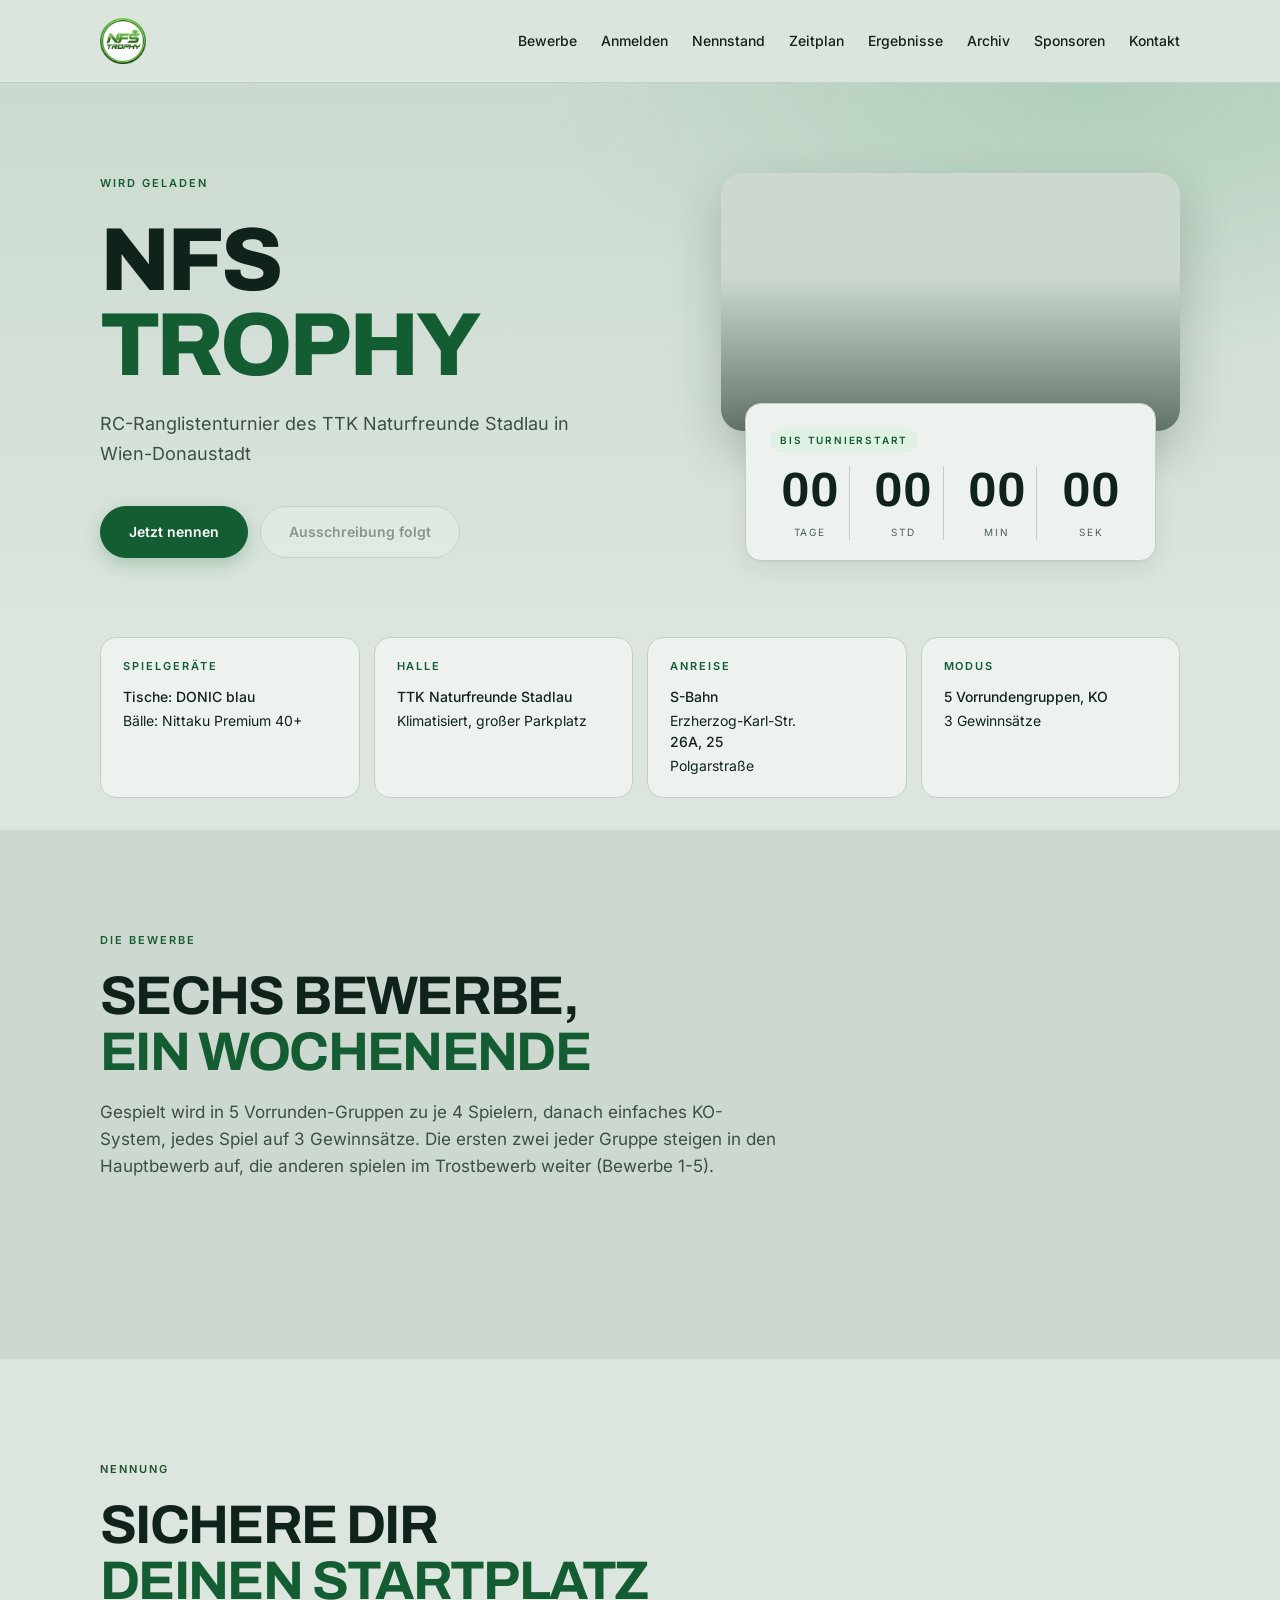
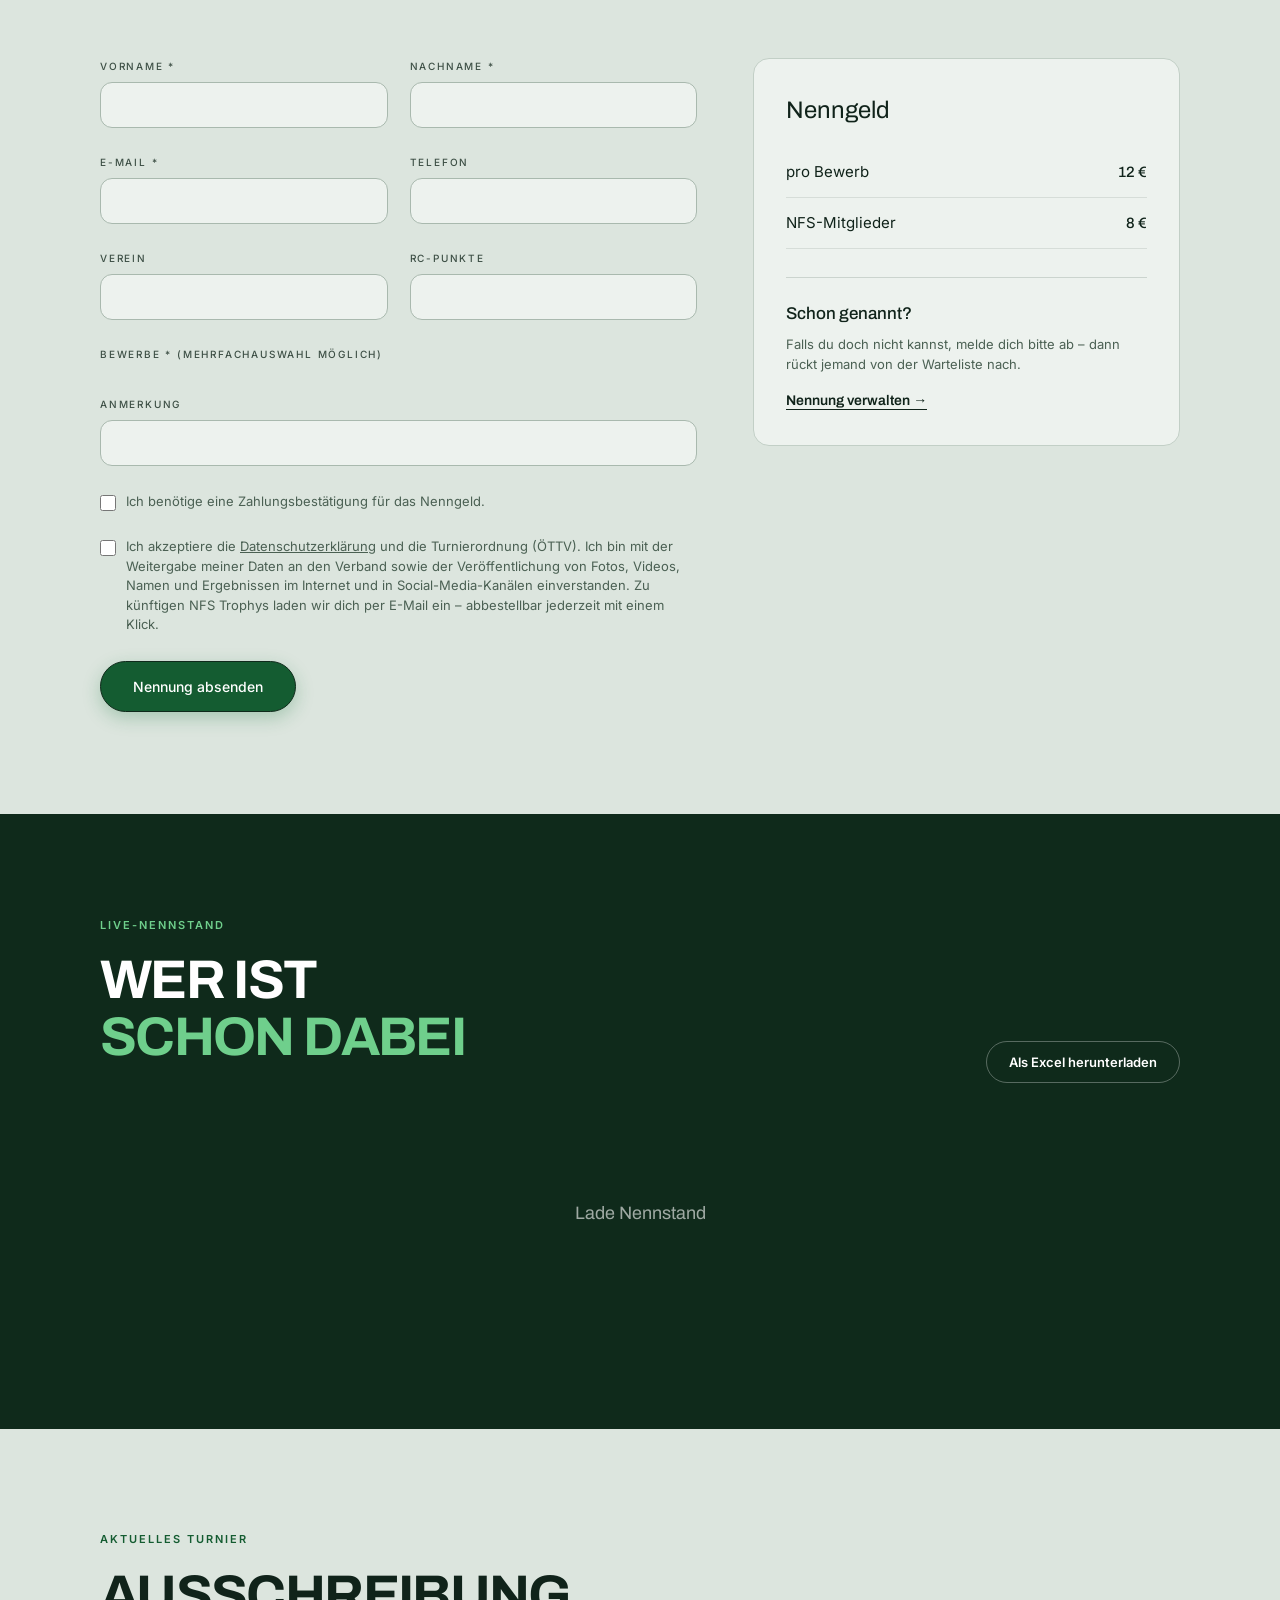
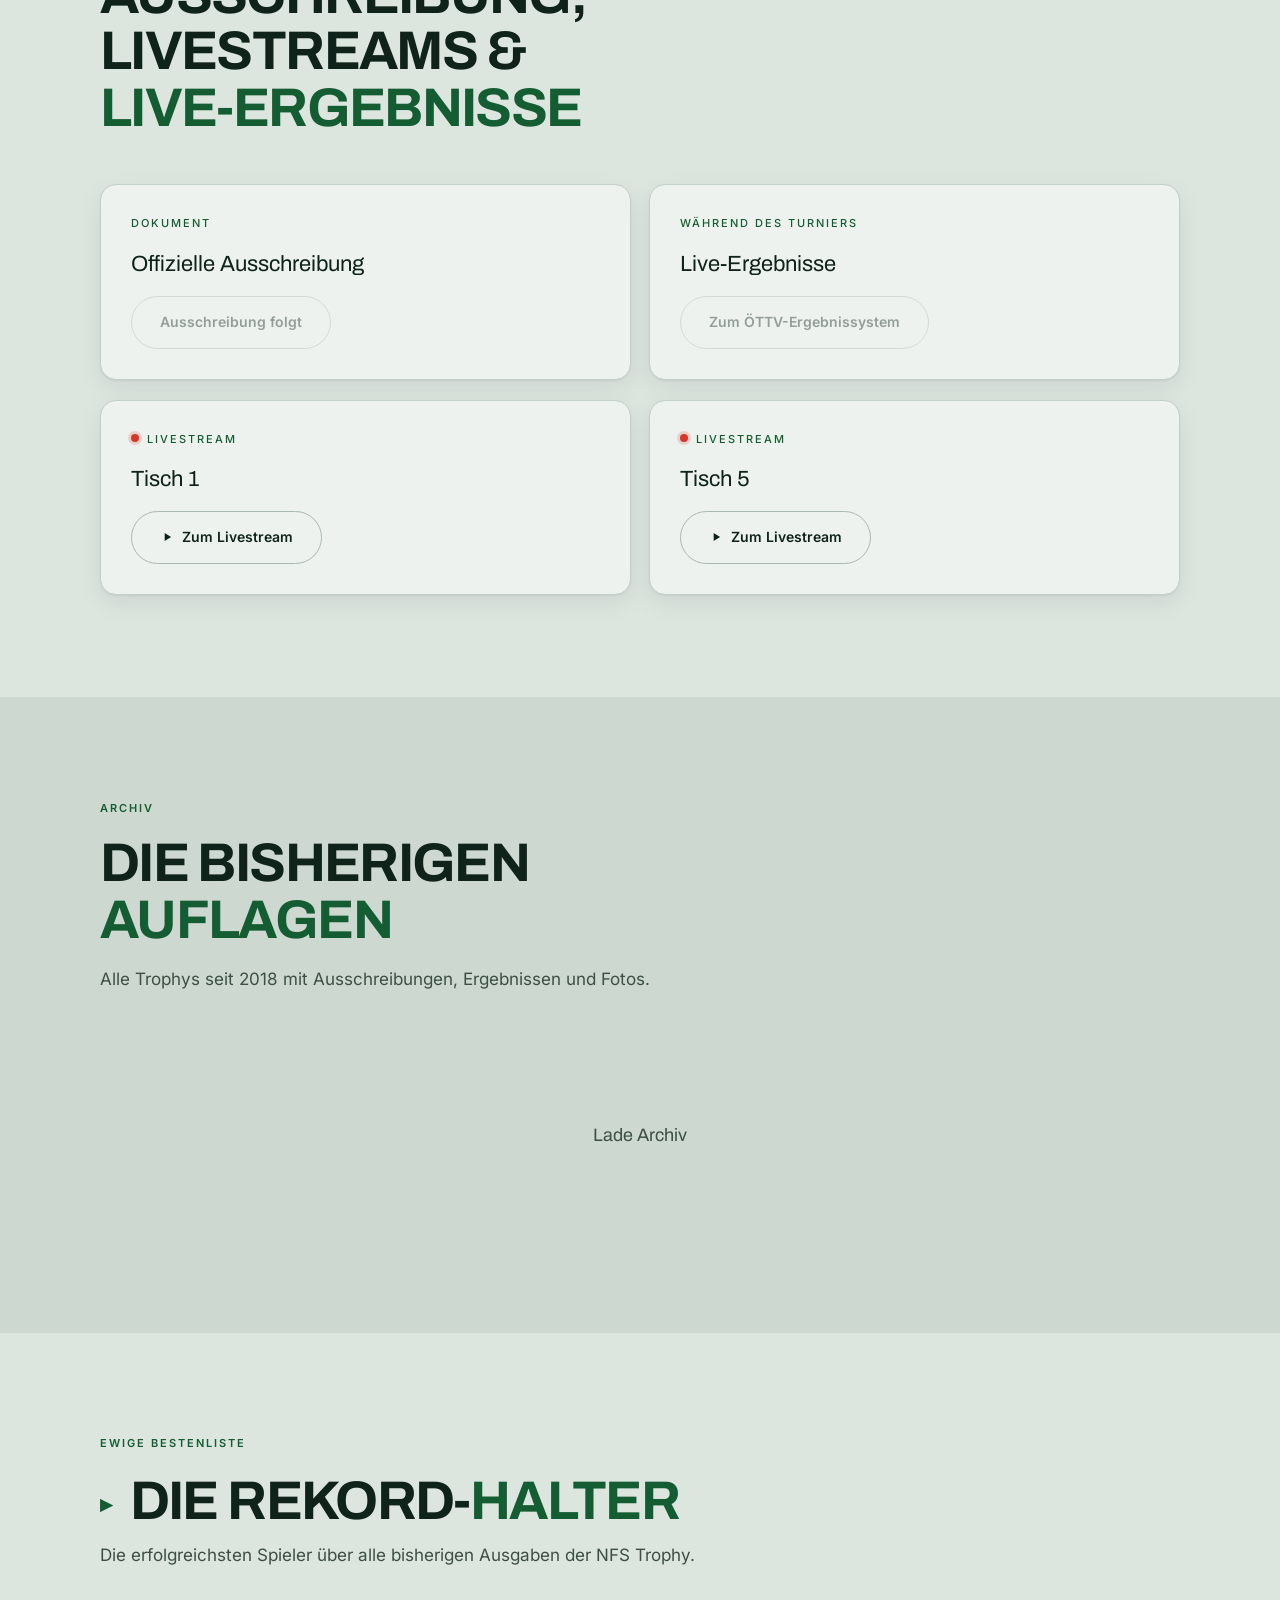
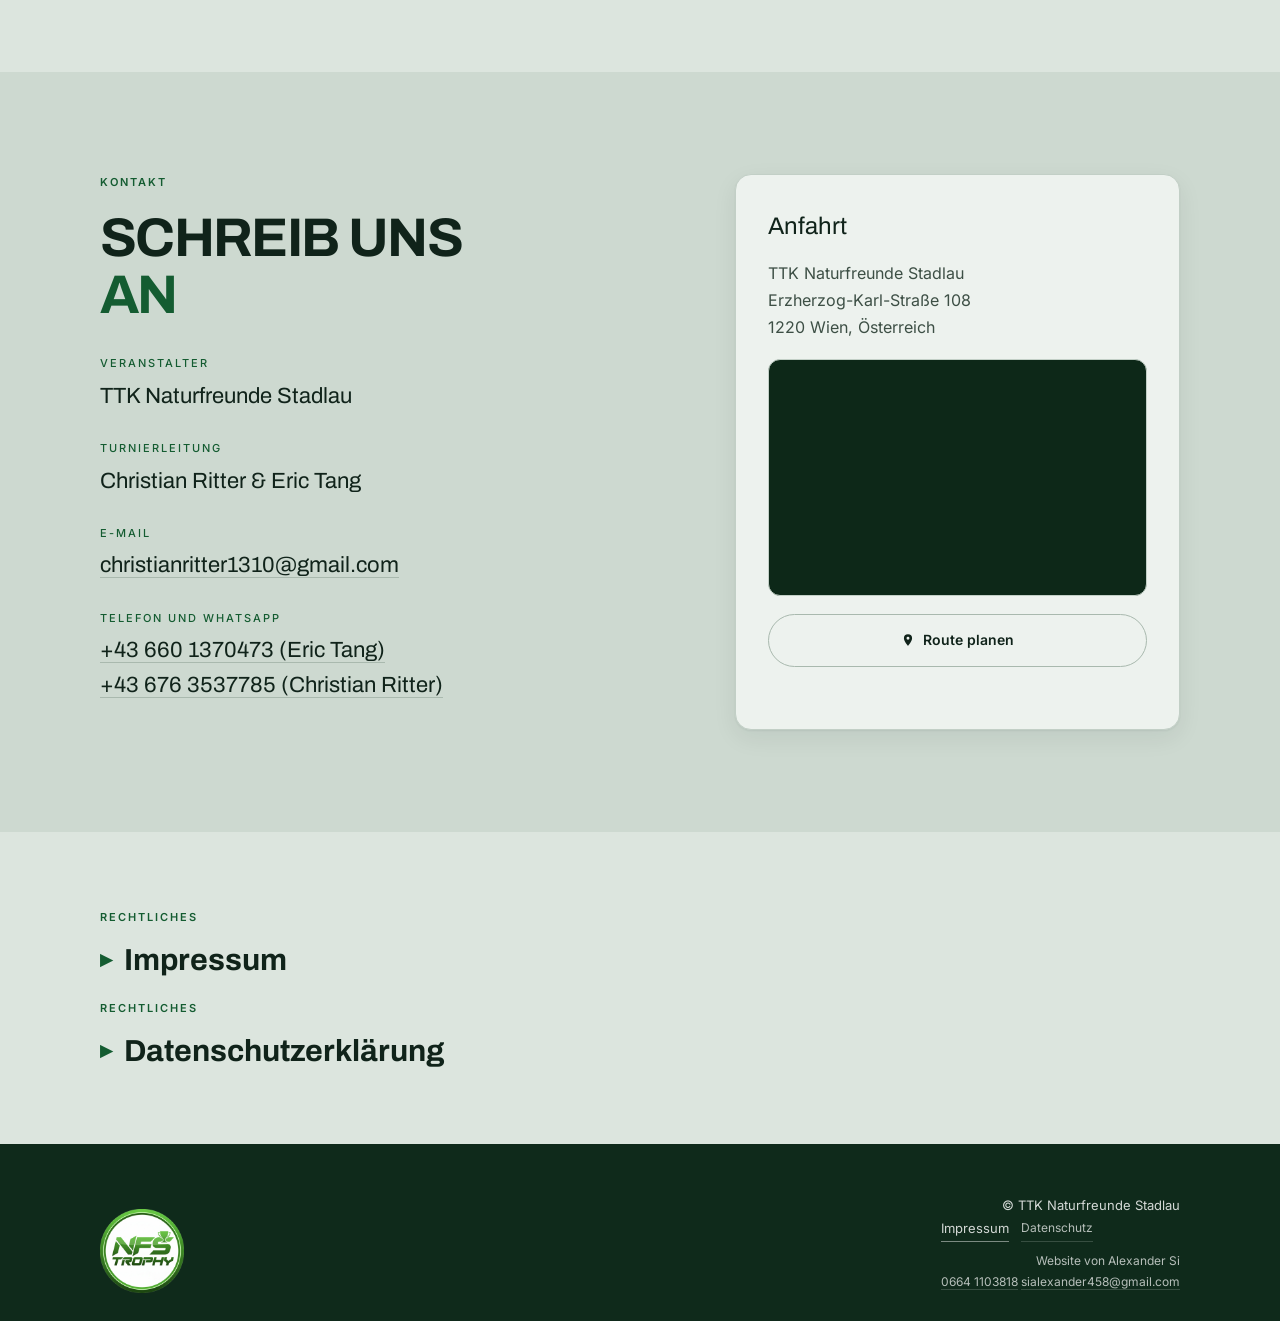
==== public/index.html @ 28e2031b "Partner & Sponsoren: eigener dunkler Abschnitt, Logo werbeblocker-sicher - Abschnitt als dunkles Ban" ====
<!DOCTYPE html>
<html lang="de">

<head>
    <meta charset="UTF-8" />
    <meta name="viewport" content="width=device-width, initial-scale=1.0" />
    <title>NFS Trophy / TTK Naturfreunde Stadlau</title>
    <meta name="description"
        content="NFS Trophy. Tischtennisturnier des TTK Naturfreunde Stadlau in Wien. Anmeldung, Ausschreibungen, Ergebnisse." />
    <!-- OpenGraph / WhatsApp / Slack / Facebook -->
    <meta property="og:type" content="website" />
    <meta property="og:site_name" content="NFS Trophy" />
    <meta property="og:title" content="NFS Trophy – TTK Naturfreunde Stadlau" />
    <meta property="og:description"
        content="RC-Ranglistenturnier in Wien-Donaustadt. Anmeldung, Ausschreibung und Live-Ergebnisse." />
    <link rel="canonical" href="https://nfs-trophy.com/" />
    <meta property="og:url" content="https://nfs-trophy.com/" />
    <meta property="og:image" content="https://nfs-trophy.com/og-image.png" />
    <meta property="og:image:width" content="256" />
    <meta property="og:image:height" content="256" />
    <meta property="og:locale" content="de_AT" />

    <!-- Twitter / X -->
    <meta name="twitter:card" content="summary" />
    <meta name="twitter:title" content="NFS Trophy – TTK Naturfreunde Stadlau" />
    <meta name="twitter:description" content="RC-Ranglistenturnier in Wien-Donaustadt" />
    <meta name="twitter:image" content="https://nfs-trophy.com/og-image.png" />

    <!-- Theme-Farbe für Handy-Browserleiste -->
    <meta name="theme-color" content="#dce5de" />
    <!-- Verbindungen früh aufbauen: Daten/Titelfoto (Supabase), Bibliothek (esm.sh) -->
    <link rel="preconnect" href="https://amjvuowsufiecsaentdn.supabase.co" crossorigin />
    <link rel="preconnect" href="https://esm.sh" crossorigin />
    <link rel="preload" href="/fonts/inter-latin.woff2" as="font" type="font/woff2" crossorigin />
    <link rel="stylesheet" href="/styles/fonts.css" />
    <!-- CSS Imports -->
    <link rel="stylesheet" href="/styles/shared.css" />
    <link rel="stylesheet" href="/styles/style.css" />

    <link rel="manifest" href="/manifest.json" />
    <link rel="icon" type="image/png" href="/icons/icon-192.png" />
    <link rel="apple-touch-icon" href="/icons/apple-touch-icon.png" />
    <meta name="apple-mobile-web-app-capable" content="yes" />
    <meta name="apple-mobile-web-app-title" content="NFS Trophy" />
    <meta name="apple-mobile-web-app-status-bar-style" content="black-translucent" />
</head>

<body>
    <nav>
        <div class="inner">
            <a href="#top" class="logo" aria-label="NFS Trophy"><img
                    src="/icons/logo.png"
                    alt="NFS Trophy" /></a>
            <button class="menu-btn" id="menuBtn" aria-label="Menü" aria-controls="navList" aria-expanded="false">≡</button>
            <ul id="navList">
                <li><a href="#bewerbe">Bewerbe</a></li>
                <li><a href="#anmelden">Anmelden</a></li>
                <li><a href="#nennstand">Nennstand</a></li>
                <li><a href="#zeitplan">Zeitplan</a></li>
                <li><a href="#ergebnisse">Ergebnisse</a></li>
                <li><a href="#archiv">Archiv</a></li>
                <li><a href="#partner">Sponsoren</a></li>
                <li><a href="#kontakt">Kontakt</a></li>
            </ul>
        </div>
    </nav>

    <header class="hero" id="top">
        <div class="wrap hero-grid">
            <div class="fade">
                <div class="eyebrow mono" id="heroDate">Wird geladen</div>
                <h1 class="title" id="heroTitle">NFS<br><em>Trophy</em></h1>
                <p class="tagline" id="heroTagline">RC-Ranglistenturnier des TTK Naturfreunde Stadlau in Wien-Donaustadt
                </p>
                <div class="actions">
                    <a href="#anmelden" class="btn primary">Jetzt nennen</a>
                    <a href="#" class="btn disabled" id="heroAusschreibung">Ausschreibung folgt</a>
                </div>
            </div>
            <div class="hero-visual fade">
            <!-- Platz fürs Titelfoto (im Admin pro Turnier) ist reserviert → kein Layout-Sprung -->
            <div class="hero-photo-wrap" id="heroPhotoWrap"></div>
            <div class="countdown-box">
                <div class="cap mono" id="cdCap">Bis Turnierstart</div>
                <div class="countdown">
                    <div class="cd-item">
                        <div class="cd-val" id="cdD">00</div>
                        <div class="cd-lbl">Tage</div>
                    </div>
                    <div class="cd-item">
                        <div class="cd-val" id="cdH">00</div>
                        <div class="cd-lbl">Std</div>
                    </div>
                    <div class="cd-item">
                        <div class="cd-val" id="cdM">00</div>
                        <div class="cd-lbl">Min</div>
                    </div>
                    <div class="cd-item">
                        <div class="cd-val" id="cdS">00</div>
                        <div class="cd-lbl">Sek</div>
                    </div>
                </div>
            </div>
            </div>
        </div>
    </header>

    <section class="facts">
        <div class="wrap facts-grid" id="pubFactsGrid">
            <!-- Standard-Werte als Fallback. Werden per JS überschrieben, sobald turnier_info vorhanden ist. -->
            <div class="fact">
                <div class="k mono">Spielgeräte</div>
                <div class="v"><strong>Tische: DONIC blau</strong>Bälle: Nittaku Premium 40+</div>
            </div>
            <div class="fact">
                <div class="k mono">Halle</div>
                <div class="v"><strong>TTK Naturfreunde Stadlau</strong>Klimatisiert, großer Parkplatz</div>
            </div>
            <div class="fact">
                <div class="k mono">Anreise</div>
                <div class="v"><strong>S-Bahn</strong>Erzherzog-Karl-Str.<br><strong>26A, 25</strong>Polgarstraße</div>
            </div>
            <div class="fact">
                <div class="k mono">Modus</div>
                <div class="v"><strong>5 Vorrundengruppen, KO</strong>3 Gewinnsätze</div>
            </div>
        </div>
    </section>

    <section class="block" id="bewerbe">
        <div class="wrap">
            <div class="sec-head">
                <div class="eyebrow mono">Die Bewerbe</div>
                <h2 id="pubBewerbeHeadline">Sechs Bewerbe,<br><em>ein Wochenende</em></h2>
                <p id="pubBewerbeText">Gespielt wird in 5 Vorrunden-Gruppen zu je 4 Spielern, danach einfaches
                    KO-System, jedes
                    Spiel auf 3
                    Gewinnsätze. Die ersten zwei jeder Gruppe steigen in den Hauptbewerb auf, die anderen spielen im
                    Trostbewerb
                    weiter (Bewerbe 1-5).</p>
            </div>
            <div class="bewerbe" id="bewerbeGrid"></div>
            <p class="note" id="bewerbeNote"></p>
        </div>
    </section>

    <section class="block form-section" id="anmelden">
        <div class="wrap">
            <div class="sec-head">
                <div class="eyebrow mono" id="anmeldeEyebrow">Nennung</div>
                <h2>Sichere dir<br><em>deinen Startplatz</em></h2>
                <p class="anmelde-lead" id="anmeldeLead"></p>
            </div>
            <div class="form-wrap">
                <form id="regForm">
                    <div class="frow">
                        <div class="field">
                            <label for="vorname">Vorname *</label>
                            <input id="vorname" name="vorname" required autocomplete="given-name" />
                        </div>
                        <div class="field">
                            <label for="nachname">Nachname *</label>
                            <input id="nachname" name="nachname" required autocomplete="family-name" />
                        </div>
                    </div>
                    <div class="frow">
                        <div class="field">
                            <label for="email">E-Mail *</label>
                            <input id="email" name="email" type="email" required autocomplete="email"
                                inputmode="email" />
                        </div>
                        <div class="field">
                            <label for="telefon">Telefon</label>
                            <input id="telefon" name="telefon" type="tel" autocomplete="tel" inputmode="tel" />
                        </div>
                    </div>
                    <div class="frow">
                        <div class="field">
                            <label for="verein">Verein</label>
                            <input id="verein" name="verein" autocomplete="organization" />
                        </div>
                        <div class="field">
                            <label for="rc">RC-Punkte</label>
                            <input id="rc" name="rc" inputmode="numeric" pattern="[0-9]*" autocomplete="off" />
                        </div>
                    </div>
                    <div class="field">
                        <label id="bewerbChecksLabel">Bewerbe * (Mehrfachauswahl möglich)</label>
                        <div class="bewerb-checks" id="bewerbChecks" role="group" aria-labelledby="bewerbChecksLabel"></div>
                    </div>
                    <div class="field">
                        <label for="notiz">Anmerkung</label>
                        <input id="notiz" name="notiz" autocomplete="off" />
                    </div>
                    <!-- Honeypot gegen Spam-Bots: für Menschen unsichtbar, bleibt leer -->
                    <div class="hp-field" aria-hidden="true">
                        <label for="website">Website</label>
                        <input id="website" name="website" tabindex="-1" autocomplete="off" />
                    </div>
                    <label class="check">
                        <input type="checkbox" id="receipt" />
                        <span>Ich benötige eine Zahlungsbestätigung für das Nenngeld.</span>
                    </label>
                    <label class="check">
                        <input type="checkbox" id="agb" required />
                        <span>
                            Ich akzeptiere die <a href="#datenschutz"
                                style="text-decoration:underline; color:inherit;">Datenschutzerklärung</a>
                            und die Turnierordnung (ÖTTV). Ich bin mit der Weitergabe meiner Daten an den Verband sowie
                            der Veröffentlichung von Fotos, Videos, Namen und Ergebnissen im Internet und in
                            Social-Media-Kanälen einverstanden. Zu künftigen NFS Trophys laden wir dich per E-Mail
                            ein – abbestellbar jederzeit mit einem Klick.
                        </span>
                    </label>
                    <button type="submit" class="submit" id="submitBtn">Nennung absenden</button>
                </form>
                <aside class="side">
                    <h3>Nenngeld</h3>
                    <div class="li"><span>pro Bewerb</span><b id="feeNormalDisplay">12 €</b></div>
                    <div class="li"><span>NFS-Mitglieder</span><b id="feeNfsDisplay">8 €</b></div>
                    <p class="small" id="capNote"></p>
                    <div class="side-manage">
                        <h4>Schon genannt?</h4>
                        <p>Falls du doch nicht kannst, melde dich bitte ab – dann rückt jemand von der Warteliste nach.</p>
                        <a href="/abmelden">Nennung verwalten <span aria-hidden="true">→</span></a>
                    </div>
                </aside>
            </div>
        </div>
    </section>

    <section class="block" id="nennstand">
        <div class="wrap">
            <div class="stand-top">
                <div class="sec-head" style="margin-bottom:0;">
                    <div class="eyebrow mono">Live-Nennstand</div>
                    <h2>Wer ist<br><em>schon dabei</em></h2>
                </div>
                <button class="btn" id="exportBtn">Als Excel herunterladen</button>
            </div>
            <div class="stand-grid" id="standGrid">
                <div class="loading" style="grid-column:1/-1;">Lade Nennstand</div>
            </div>
            <p class="stand-meta" id="standMeta"></p>
        </div>
    </section>

    <section class="block" id="zeitplan" style="display:none;">
        <div class="wrap">
            <div class="sec-head" style="margin-bottom: 24px;">
                <div class="eyebrow mono">Ablauf</div>
                <h2 style="font-size: clamp(1.6rem, 3vw, 2.2rem);">Der <em>Zeitplan</em></h2>
            </div>
            <div id="timelineGrid"
                style="display: grid; grid-template-columns: repeat(auto-fit, minmax(220px, 1fr)); gap: 14px; margin-top: 8px;">
                <!-- Wird per JS gefüllt -->
            </div>
        </div>
    </section>

    <section class="block" id="ergebnisse">
        <div class="wrap">
            <div class="sec-head">
                <div class="eyebrow mono">Aktuelles Turnier</div>
                <h2>Ausschreibung, Livestreams &<br><em>Live-Ergebnisse</em></h2>
            </div>

            <!-- ZEILE 1: Ausschreibung + Live-Ergebnisse -->
            <div class="current-files">
                <!-- Ausschreibung -->
                <div class="file-card">
                    <div class="k mono">Dokument</div>
                    <h3>Offizielle Ausschreibung</h3>
                    <a href="#" class="btn disabled" id="ergAusschreibung" style="align-self:flex-start;">Ausschreibung
                        folgt</a>
                </div>

                <!-- Live-Ergebnisse (mit 2 Buttons) -->
                <div class="file-card">
                    <div class="k mono">Während des Turniers</div>
                    <h3>Live-Ergebnisse</h3>
                    <div style="display: flex; gap: 10px; flex-wrap: wrap; align-items: flex-start;">
                        <a href="#" target="_blank" rel="noreferrer" class="btn disabled" id="ergLive"
                            style="align-self:flex-start;">Zum ÖTTV-Ergebnissystem</a>
                        <a href="#" class="btn disabled" id="ergTtop" style="align-self:flex-start; display: none;">TTOP
                            Bewerbe</a>
                    </div>
                </div>
            </div>

            <!-- ZEILE 2: Livestreams (Tisch 1 + Tisch 5) - JETZT SEPARAT -->
            <div class="current-files" style="margin-top: 20px;">
                <!-- Livestream Tisch 1 -->
                <div class="file-card">
                    <div class="k mono"><span class="live-dot" aria-hidden="true"></span>Livestream</div>
                    <h3>Tisch 1</h3>
                    <a href="https://www.ttk-naturfreunde-stadlau.at/nfs-livecam-1/" target="_blank" rel="noreferrer"
                        class="btn" style="align-self:flex-start;">
                        <svg class="btn-ico" viewBox="0 0 24 24" aria-hidden="true"><path d="M8 5v14l11-7z"/></svg>Zum Livestream
                    </a>
                </div>

                <!-- Livestream Tisch 5 -->
                <div class="file-card">
                    <div class="k mono"><span class="live-dot" aria-hidden="true"></span>Livestream</div>
                    <h3>Tisch 5</h3>
                    <a href="https://www.ttk-naturfreunde-stadlau.at/nfs-livecam-2/" target="_blank" rel="noreferrer"
                        class="btn" style="align-self:flex-start;">
                        <svg class="btn-ico" viewBox="0 0 24 24" aria-hidden="true"><path d="M8 5v14l11-7z"/></svg>Zum Livestream
                    </a>
                </div>
            </div>
        </div>
    </section>

    <section class="block" id="archiv">
        <div class="wrap">
            <div class="sec-head">
                <div class="eyebrow mono">Archiv</div>
                <h2>Die bisherigen<br><em>Auflagen</em></h2>
                <p>Alle Trophys seit 2018 mit Ausschreibungen, Ergebnissen und Fotos.</p>
            </div>
            <div class="archive" id="archiveList">
                <div class="loading">Lade Archiv</div>
            </div>
        </div>
    </section>

    <section class="block" id="rekorde">
        <div class="wrap">
            <div class="archive-header" id="rekordeHeader"
                style="cursor:pointer; display:flex; justify-content:space-between; align-items:center; border-bottom:none; transition: all 0.2s;">
                <div class="sec-head" style="margin-bottom:0;">
                    <div class="eyebrow mono">Ewige Bestenliste</div>
                    <h2
                        style="margin-bottom:0; font-size: clamp(2rem, 5vw, 3.4rem); text-transform: uppercase; letter-spacing: -0.03em; line-height: 1.1;">
                        <span class="toggle-icon" id="rekordeIcon"
                            style="font-size:16px; color:var(--green-neon); vertical-align: middle; margin-right: 10px;">▶</span>
                        Die Rekord-<em style="font-style: normal; color: var(--green-soft);">Halter</em>
                    </h2>
                    <p style="margin-top: 12px; color: var(--muted); font-size: 17px; line-height: 1.6;">Die
                        erfolgreichsten Spieler über alle bisherigen Ausgaben der NFS Trophy.</p>
                </div>
            </div>
            <div id="rekordeContent" style="display:none; margin-top:24px;">
                <div id="rekordeGrid"
                    style="display: grid; grid-template-columns: repeat(auto-fit, minmax(280px, 1fr)); gap: 24px;">
                    <div class="loading" style="grid-column: 1/-1;">Berechne Bestenliste...</div>
                </div>
            </div>
        </div>
    </section>

    <section class="block" id="partner" style="display:none;">
        <div class="wrap">
            <div style="text-align: center; margin-bottom: 40px;">
                <div class="eyebrow mono" style="color: var(--green-neon); margin-bottom: 12px;">Unsere Partner</div>
                <h2
                    style="font-family: 'Archivo', sans-serif; font-weight: 700; font-size: clamp(1.8rem, 4vw, 2.8rem); letter-spacing: -0.02em; margin: 0;">
                    Partner & <em style="font-style: normal; color: var(--green-soft);">Sponsoren</em>
                </h2>
            </div>
            <div id="partnerGrid"
                style="display: flex; gap: 48px; justify-content: center; align-items: center; flex-wrap: wrap;">
                <!-- Wird per JS gefüllt -->
            </div>
        </div>
    </section>

    <section class="block" id="kontakt" style="border-bottom:none;">
        <div class="wrap contact-grid">
            <div>
                <div class="sec-head" style="margin-bottom:32px;">
                    <div class="eyebrow mono">Kontakt</div>
                    <h2>Schreib uns<br><em>an</em></h2>
                </div>
                <div class="cblock">
                    <div class="k mono">Veranstalter</div>
                    <div class="v">TTK Naturfreunde Stadlau</div>
                </div>
                <div class="cblock">
                    <div class="k mono">Turnierleitung</div>
                    <div class="v">Christian Ritter & Eric Tang</div>
                </div>
                <div class="cblock">
                    <div class="k mono">E-Mail</div>
                    <div class="v"><a href="mailto:christianritter1310@gmail.com">christianritter1310@gmail.com</a>
                    </div>
                </div>
                <div class="cblock">
                    <div class="k mono">Telefon und WhatsApp</div>
                    <div class="v"><a href="tel:+436601370473">+43 660 1370473 (Eric Tang)</a></div>
                    <div class="v"><a href="tel:+436763537785">+43 676 3537785 (Christian Ritter)</a></div>
                </div>
            </div>
            <div class="venue">
                <h3>Anfahrt</h3>
                <p class="addr">TTK Naturfreunde Stadlau<br>Erzherzog-Karl-Straße 108<br>1220 Wien, Österreich</p>
                <div class="map-wrap">
                    <iframe
                        src="https://www.google.com/maps/embed?pb=!1m18!1m12!1m3!1d2657.7726993655133!2d16.44824751318765!3d48.230251271133916!2m3!1f0!2f0!3f0!3m2!1i1024!2i768!4f13.1!3m3!1m2!1s0x476d01dd8fc6e50d%3A0x121a67df7cba7c6e!2sTTK%20Naturfreunde%20Stadlau!5e0!3m2!1sde!2sat!4v1788207890148!5m2!1sde!2sat"
                        width="400" height="300" style="border:0;" allowfullscreen="" loading="lazy"
                        title="Karte: TTK Naturfreunde Stadlau"
                        referrerpolicy="strict-origin-when-cross-origin"></iframe>
                </div>
                <a href="https://maps.app.goo.gl/AcA5HV328tivPEsi6" target="_blank" rel="noreferrer" class="btn"
                    style="width:100%;text-align:center;"><svg class="btn-ico" viewBox="0 0 24 24" aria-hidden="true"><path d="M12 2a7 7 0 0 0-7 7c0 5.25 7 13 7 13s7-7.75 7-13a7 7 0 0 0-7-7zm0 9.5A2.5 2.5 0 1 1 12 6.5a2.5 2.5 0 0 1 0 5z"/></svg>Route planen</a>
            </div>
        </div>
    </section>

    <section class="block" id="impressum">
        <div class="wrap">
            <div class="archive-header" id="impressumHeader"
                style="cursor:pointer; display:flex; justify-content:space-between; align-items:center; border-bottom:none; transition: all 0.2s;">
                <div class="sec-head" style="margin-bottom:0;">
                    <div class="eyebrow mono">Rechtliches</div>
                    <h2
                        style="margin-bottom:0; display:flex; align-items:center; gap:12px; font-size: clamp(1.4rem, 2.5vw, 1.9rem); text-transform: none; letter-spacing: 0;">
                        <span class="toggle-icon" id="impressumIcon"
                            style="font-size:16px; color:var(--green-neon);">▶</span>
                        Impressum
                    </h2>
                </div>
            </div>
            <div class="impressum" id="impressumContent" style="display:none; margin-top:24px;">
                <div class="imp-block">
                    <div class="k mono">Medieninhaber und Veranstalter</div>
                    <p>TTK Naturfreunde Stadlau<br>Erzherzog-Karl-Straße 108<br>1220 Wien</p>
                </div>
                <div class="imp-block">
                    <div class="k mono">Kontakt Turnierleitung</div>
                    <p><a href="tel:+436601370473">0660 1370473</a><br><a
                            href="mailto:christianritter1310@gmail.com">christianritter1310@gmail.com</a></p>
                </div>
                <div class="imp-block">
                    <div class="k mono">Verantwortlich für den Inhalt</div>
                    <p>Christian Ritter<br>Fischottergasse 6<br>1210 Wien</p>
                </div>
                <div class="imp-block">
                    <div class="k mono">Gestaltung und Umsetzung der Website</div>
                    <p>Alexander Si<br><a href="tel:+436641103818">0664 1103818</a><br><a
                            href="mailto:sialexander458@gmail.com">sialexander458@gmail.com</a></p>
                </div>
            </div>
        </div>
    </section>

    <section class="block" id="datenschutz">
        <div class="wrap">
            <div class="archive-header" id="datenschutzHeader"
                style="cursor:pointer; display:flex; justify-content:space-between; align-items:center; border-bottom:none; transition: all 0.2s;">
                <div class="sec-head" style="margin-bottom:0;">
                    <div class="eyebrow mono">Rechtliches</div>
                    <h2
                        style="margin-bottom:0; display:flex; align-items:center; gap:12px; font-size: clamp(1.4rem, 2.5vw, 1.9rem); text-transform: none; letter-spacing: 0;">
                        <span class="toggle-icon" id="datenschutzIcon"
                            style="font-size:16px; color:var(--green-neon);">▶</span>
                        Datenschutzerklärung
                    </h2>
                </div>
            </div>
            <div class="impressum" id="datenschutzContent" style="display:none; margin-top:24px;">
                <div class="imp-block">
                    <div class="k mono">Verantwortlicher</div>
                    <p>TTK Naturfreunde Stadlau<br>Erzherzog-Karl-Straße 108<br>1220 Wien<br>
                        E-Mail: <a href="mailto:christianritter1310@gmail.com">christianritter1310@gmail.com</a></p>
                </div>
                <div class="imp-block">
                    <div class="k mono">Erhobene Daten</div>
                    <p>Im Zuge einer Turniernennung werden folgende personenbezogene Daten verarbeitet: Vorname,
                        Nachname, E-Mail-Adresse, optional Telefonnummer, Verein, RC-Punkte, die gewählten Bewerbe,
                        eine optionale Anmerkung sowie der Wunsch nach einer Zahlungsbestätigung. Die Daten dienen
                        der Organisation und Durchführung des Turniers sowie der Kontaktaufnahme bei Rückfragen.</p>
                </div>
                <div class="imp-block">
                    <div class="k mono">Öffentlicher Nennstand</div>
                    <p>Im Nennstand auf dieser Seite werden Vor- und Nachname, Verein und RC-Punkte der genannten
                        Spieler angezeigt. E-Mail-Adresse und Telefonnummer sind nicht öffentlich sichtbar.</p>
                </div>
                <div class="imp-block">
                    <div class="k mono">Bestätigungs-E-Mail & Abmeldung</div>
                    <p>Nach der Nennung erhältst du eine Bestätigung per E-Mail mit einem persönlichen Link, über den du
                        dich selbst abmelden kannst. Für den Versand nutzen wir den Dienst Resend (Resend, Inc., USA);
                        dabei werden Name, E-Mail-Adresse und Nennungsdaten an Resend übermittelt. Die Turnierleitung
                        erhält bei Abmeldungen ebenfalls eine Benachrichtigung.</p>
                </div>
                <div class="imp-block">
                    <div class="k mono">Teilnehmer-Verzeichnis</div>
                    <p>Die Turnierleitung führt ein internes Verzeichnis aller Teilnehmer seit 2018 (Name, Verein,
                        RC-Punkte, Kontaktdaten, Teilnahmen und Platzierungen). Es dient der einfacheren Erfassung
                        künftiger Nennungen und der Dokumentation der Turniergeschichte und ist nur für die
                        Turnierleitung zugänglich. Rechtsgrundlage ist unser berechtigtes Interesse
                        (Art. 6 Abs. 1 lit. f DSGVO). Du kannst dem jederzeit per E-Mail widersprechen; dein Eintrag
                        wird dann gelöscht.</p>
                </div>
                <div class="imp-block">
                    <div class="k mono">Einladungen zu künftigen Turnieren</div>
                    <p>Wer bereits an einer NFS Trophy teilgenommen hat, erhält eine Einladung per E-Mail, sobald ein
                        neues Turnier ausgeschrieben ist (Versand über Resend, siehe oben). Die Einladung enthält einen
                        persönlichen Link, über den das Nennformular mit Name, E-Mail, Telefon und Verein vorausgefüllt
                        wird. Jede Einladung enthält außerdem einen Link, mit dem du weitere Einladungen mit einem Klick
                        abbestellen kannst; alternativ genügt eine kurze E-Mail an uns.</p>
                </div>
                <div class="imp-block">
                    <div class="k mono">Speicherung & Weitergabe</div>
                    <p>Die Daten werden auf Servern der Supabase Inc. (EU-Region) gespeichert. Zur Durchführung des
                        Turniers und zur Ranglistenwertung werden die notwendigen Daten (Name, Verein, RC-Punkte,
                        Geburtsjahr, Ergebnisse) an den Österreichischen Tischtennis-Verband (ÖTTV) bzw. den zuständigen
                        Landesverband übermittelt und dort gemäß deren Statuten verarbeitet. Abgesehen von den hier
                        genannten technischen Dienstleistern erfolgt keine Weitergabe an Dritte. Rechtsgrundlagen sind Art. 6 Abs. 1 lit. b DSGVO (Vertragserfüllung),
                        lit. c DSGVO (rechtliche Verpflichtung gegenüber dem Verband) sowie lit. a DSGVO (Einwilligung)
                        für Veröffentlichungen.</p>
                </div>
                <div class="imp-block">
                    <div class="k mono">Hosting & externe Inhalte</div>
                    <p>Die Website wird bei Netlify (Netlify, Inc., USA) gehostet; beim Aufruf verarbeitet der Server
                        technisch notwendige Daten wie die IP-Adresse. Im Bereich „Anfahrt“ ist eine Karte von Google Maps
                        (Google Ireland Ltd.) eingebunden; beim Laden der Karte werden Daten wie deine IP-Adresse an
                        Google übermittelt. Links zu Livestreams und zum ÖTTV-Ergebnissystem führen auf externe Seiten
                        mit eigenen Datenschutzbestimmungen.</p>
                </div>
                <div class="imp-block">
                    <div class="k mono">Fotos & Videos</div>
                    <p>Während des Turniers entstehen Foto- und Videoaufnahmen. Diese können zur Berichterstattung über
                        das Turnier veröffentlicht werden – auf dieser Website, auf Social-Media-Kanälen des
                        Veranstalters
                        und des Verbands sowie in Print- und Online-Medien. Eine Veröffentlichung erfolgt ausschließlich
                        im
                        Rahmen der sportlichen Berichterstattung. Mit der Anmeldung wird die Einwilligung hierzu erteilt
                        (Art. 6 Abs. 1 lit. a DSGVO). Die Einwilligung kann jederzeit per E-Mail widerrufen werden;
                        bereits
                        veröffentlichte Inhalte werden sodann nach Möglichkeit entfernt.</p>
                </div>
                <div class="imp-block">
                    <div class="k mono">Speicherdauer</div>
                    <p>Personenbezogene Daten werden bis zum Ablauf der gesetzlichen Aufbewahrungsfristen bzw. bis zum
                        Widerruf der Einwilligung gespeichert. Archivdaten (Ergebnisse, Siegerlisten) bleiben zum Zweck
                        der
                        sportlichen Dokumentation bestehen.</p>
                </div>
                <div class="imp-block">
                    <div class="k mono">Deine Rechte</div>
                    <p>Du hast das Recht auf Auskunft, Berichtigung, Löschung, Einschränkung der Verarbeitung,
                        Datenübertragbarkeit sowie Widerspruch. Anfragen richtest du bitte an <a
                            href="mailto:christianritter1310@gmail.com">christianritter1310@gmail.com</a>. Bei
                        Beschwerden kannst du dich an die österreichische Datenschutzbehörde wenden (<a
                            href="https://www.dsb.gv.at" target="_blank" rel="noreferrer">dsb.gv.at</a>).</p>
                </div>
            </div>
        </div>
    </section>

    <dialog class="report-dialog" id="reportDialog" aria-labelledby="reportTitle">
        <div class="rd-head">
            <div>
                <div class="rd-eyebrow">Turnierbericht</div>
                <h2 id="reportTitle"></h2>
                <div class="rd-date" id="reportDate"></div>
            </div>
            <button type="button" class="rd-close" id="reportClose" aria-label="Schließen">×</button>
        </div>
        <div class="rd-body" id="reportBody"></div>
    </dialog>

    <div class="lightbox" id="lightbox">
        <button class="lb-close" id="lbClose" aria-label="Schließen">×</button>
        <button class="lb-nav lb-prev" id="lbPrev" aria-label="Zurück">‹</button>
        <img id="lbImg" alt="" />
        <button class="lb-nav lb-next" id="lbNext" aria-label="Weiter">›</button>
        <div class="lb-count" id="lbCount"></div>
        <div class="lb-caption" id="lbCaption"></div>
    </div>

    <footer>
        <div class="wrap foot">
            <img class="logo"
                src="/icons/logo.png"
                alt="NFS Trophy" />
            <div class="meta">
                <div>© <span id="year"></span> TTK Naturfreunde Stadlau</div>
                <div style="display:flex; gap:12px; flex-wrap:wrap;">
                    <a href="#impressum" id="footerImpressumLink"
                        style="text-decoration:none;border-bottom:1px solid var(--line-strong);cursor:pointer;">
                        Impressum
                    </a>
                    <a href="#datenschutz" id="footerDatenschutzLink"
                        style="text-decoration:none;border-bottom:1px solid var(--line);cursor:pointer;opacity:0.85;font-size:12px;">
                        Datenschutz
                    </a>
                </div>
                <div style="margin-top:8px;font-size:12px;opacity:.85;">Website von Alexander Si<br><a
                        href="tel:+436641103818" style="text-decoration:none;border-bottom:1px solid var(--line);">0664
                        1103818</a> <a href="mailto:sialexander458@gmail.com"
                        style="text-decoration:none;border-bottom:1px solid var(--line);">sialexander458@gmail.com</a>
                </div>
            </div>
        </div>
    </footer>

    <!-- Handy: schwebender Nenn-Knopf (nur bei offener Anmeldung, per JS) -->
    <a href="#anmelden" class="mobile-cta" id="mobileCta" hidden>Jetzt nennen</a>

    <!-- Toast Container -->
    <div id="toastContainer" class="toast-container"></div>

    <!-- Scripts -->
    <script type="importmap">
        {
            "imports": {
                "xlsx": "https://cdn.sheetjs.com/xlsx-0.20.3/package/xlsx.mjs"
            }
        }
    </script>
    <script type="module" src="/src/frontend/app.js"></script>
</body>

</html>
---- styles/fonts.css ----
/* =========================================
   styles/fonts.css – Schriften lokal ausgeliefert
   (statt Google Fonts: keine IP-Übermittlung an Google)
   Archivo und Inter: SIL Open Font License 1.1
   Variable Schriften – eine Datei deckt alle Stärken ab
========================================= */

/* latin-ext (Č, Ł, ő …) */
@font-face {
    font-family: 'Archivo';
    font-style: normal;
    font-weight: 400 800;
    font-display: swap;
    src: url(/fonts/archivo-latin-ext.woff2) format('woff2');
    unicode-range: U+0100-02BA, U+02BD-02C5, U+02C7-02CC, U+02CE-02D7, U+02DD-02FF, U+0304, U+0308, U+0329, U+1D00-1DBF, U+1E00-1E9F, U+1EF2-1EFF, U+2020, U+20A0-20AB, U+20AD-20C4, U+2113, U+2C60-2C7F, U+A720-A7FF;
}

@font-face {
    font-family: 'Archivo';
    font-style: normal;
    font-weight: 400 800;
    font-display: swap;
    src: url(/fonts/archivo-latin.woff2) format('woff2');
    unicode-range: U+0000-00FF, U+0131, U+0152-0153, U+02BB-02BC, U+02C6, U+02DA, U+02DC, U+0304, U+0308, U+0329, U+2000-206F, U+20AC, U+2122, U+2191, U+2193, U+2212, U+2215, U+FEFF, U+FFFD;
}

@font-face {
    font-family: 'Inter';
    font-style: normal;
    font-weight: 300 700;
    font-display: swap;
    src: url(/fonts/inter-latin-ext.woff2) format('woff2');
    unicode-range: U+0100-02BA, U+02BD-02C5, U+02C7-02CC, U+02CE-02D7, U+02DD-02FF, U+0304, U+0308, U+0329, U+1D00-1DBF, U+1E00-1E9F, U+1EF2-1EFF, U+2020, U+20A0-20AB, U+20AD-20C4, U+2113, U+2C60-2C7F, U+A720-A7FF;
}

@font-face {
    font-family: 'Inter';
    font-style: normal;
    font-weight: 300 700;
    font-display: swap;
    src: url(/fonts/inter-latin.woff2) format('woff2');
    unicode-range: U+0000-00FF, U+0131, U+0152-0153, U+02BB-02BC, U+02C6, U+02DA, U+02DC, U+0304, U+0308, U+0329, U+2000-206F, U+20AC, U+2122, U+2191, U+2193, U+2212, U+2215, U+FEFF, U+FFFD;
}
---- styles/shared.css ----
/* =========================================
   styles/shared.css
   Gemeinsame Styles für Frontend & Admin
========================================= */

/* ----- SCROLL-ANIMATIONEN ----- */
.reveal {
    opacity: 0;
    transform: translateY(30px);
    transition: all 0.6s ease-out;
}

.reveal.active {
    opacity: 1;
    transform: translateY(0);
}

/* ----- SCROLLBAR (einheitlich) ----- */
::-webkit-scrollbar {
    width: 10px;
}

::-webkit-scrollbar-track {
    background: var(--bg-dark, #050f0a);
}

::-webkit-scrollbar-thumb {
    background: var(--bg-hover, #1f5130);
    border-radius: 5px;
}

/* Aktiven Menüpunkt hervorheben */
#navList a.active {
    color: var(--accent);
    font-weight: 600;
}
---- styles/style.css ----
/* =========================================
   styles/style.css
   Frontend-Styles (ohne Toast/Animation-Duplikate)
========================================= */

:root {
    --green-deep: #0a1f14;
    --green-dark: #0d2818;
    --green-mid: #1f5130;
    --green-soft: #4a9d5f;
    --green-neon: #5cb874;
    --off-white: #f4f1ea;
    --line: rgba(255, 255, 255, .1);
    --line-strong: rgba(255, 255, 255, .22);
    --muted: rgba(255, 255, 255, .58);

    /* Namen, die Archiv (Hall of Fame), Bestenliste und shared.css verwenden */
    --accent: var(--green-neon);
    --border: var(--line);
    --text-main: #fff;
    --text-muted: var(--muted);
    --bg-body: var(--green-deep);
    --bg-dark: #050f0a;
    --bg-hover: var(--green-mid);
}

* {
    box-sizing: border-box;
    margin: 0;
    padding: 0;
}

html {
    scroll-behavior: smooth;
}

/* Sprungziele nicht unter der fixierten Navigation verstecken */
section[id],
header[id] {
    scroll-margin-top: 72px;
}

body {
    background: var(--green-deep);
    color: #fff;
    font-family: 'Inter', system-ui, sans-serif;
    font-weight: 300;
    line-height: 1.6;
    -webkit-font-smoothing: antialiased;
    overflow-x: hidden;
}

::selection {
    background: var(--green-soft);
    color: #fff;
}

.mono {
    font-family: 'Inter', sans-serif;
    letter-spacing: .18em;
    text-transform: uppercase;
    font-size: 11px;
    font-weight: 500;
}

.wrap {
    max-width: 1200px;
    margin: 0 auto;
    padding: 0 clamp(20px, 5vw, 60px);
}

a {
    color: inherit;
}

/* ----- NAVIGATION ----- */
nav {
    position: sticky;
    top: 0;
    z-index: 50;
    background: rgba(10, 31, 20, .85);
    backdrop-filter: blur(12px);
    border-bottom: 1px solid var(--line);
}

nav .inner {
    display: flex;
    justify-content: space-between;
    align-items: center;
    padding: 18px clamp(20px, 5vw, 60px);
    max-width: 1200px;
    margin: 0 auto;
}

nav .logo {
    display: inline-flex;
    align-items: center;
    height: 46px;
}

nav .logo img {
    height: 46px;
    width: auto;
    display: block;
}

nav ul {
    display: flex;
    gap: 24px;
    list-style: none;
    align-items: center;
}

nav ul a {
    text-decoration: none;
    font-size: 14px;
    color: #fff;
    transition: color .2s;
}

nav ul a:hover {
    color: var(--green-neon);
}

.menu-btn {
    display: none;
    background: none;
    border: none;
    color: #fff;
    font-size: 24px;
    cursor: pointer;
}

@media(max-width:820px) {
    nav ul {
        display: none;
        position: absolute;
        top: 100%;
        left: 0;
        right: 0;
        flex-direction: column;
        background: var(--green-deep);
        padding: 18px;
        gap: 14px;
        border-bottom: 1px solid var(--line);
    }

    nav ul.open {
        display: flex;
    }

    .menu-btn {
        display: block;
    }
}

/* ----- HERO ----- */
header.hero {
    position: relative;
    overflow: hidden;
    border-bottom: 1px solid var(--line);
}

.hero-grid {
    display: grid;
    grid-template-columns: 1.25fr 1fr;
    gap: 48px;
    align-items: center;
    padding-block: clamp(60px, 9vw, 120px);
    /* ← nur oben/unten */
}

@media(max-width:900px) {
    .hero-grid {
        grid-template-columns: 1fr;
    }
}

.eyebrow {
    color: var(--muted);
    margin-bottom: 26px;
}

h1.title {
    font-family: 'Archivo', sans-serif;
    font-weight: 800;
    font-size: clamp(2.8rem, 7vw, 6rem);
    line-height: .94;
    letter-spacing: -.04em;
    margin-bottom: 22px;
    text-transform: uppercase;
}

h1.title em {
    font-style: normal;
    color: var(--green-soft);
}

.tagline {
    color: var(--muted);
    font-size: 18px;
    max-width: 480px;
    margin-bottom: 36px;
    line-height: 1.7;
}

.actions {
    display: flex;
    gap: 12px;
    flex-wrap: wrap;
}

.btn {
    display: inline-block;
    font-size: 14px;
    font-weight: 500;
    padding: 14px 28px;
    text-decoration: none;
    border: 1px solid var(--line-strong);
    color: #fff;
    background: transparent;
    cursor: pointer;
    transition: all .25s;
    font-family: inherit;
}

.btn:hover {
    background: #fff;
    color: var(--green-deep);
}

.btn.primary {
    background: #fff;
    color: var(--green-deep);
    border-color: #fff;
}

.btn.primary:hover {
    background: transparent;
    color: #fff;
}

.btn.disabled {
    opacity: .4;
    cursor: default;
    pointer-events: none;
}

/* ----- COUNTDOWN ----- */
.countdown-box {
    border: 1px solid var(--line-strong);
    padding: 32px;
    background: rgba(0, 0, 0, .15);
    position: relative;
}

.countdown-box .cap {
    position: absolute;
    top: -10px;
    left: 28px;
    background: var(--green-deep);
    padding: 0 12px;
    font-size: 10px;
    color: var(--muted);
}

.countdown {
    display: grid;
    grid-template-columns: repeat(4, 1fr);
    gap: 14px;
}

.cd-item {
    text-align: center;
    border-right: 1px solid var(--line);
}

.cd-item:last-child {
    border-right: none;
}

.cd-val {
    font-family: 'Archivo', sans-serif;
    font-size: clamp(2rem, 5vw, 3rem);
    font-weight: 300;
    line-height: 1;
    font-variant-numeric: tabular-nums;
}

.cd-lbl {
    font-size: 10px;
    letter-spacing: .18em;
    text-transform: uppercase;
    color: var(--muted);
    margin-top: 10px;
}

/* ----- FACTS ----- */
.facts {
    border-bottom: 1px solid var(--line);
}

.facts-grid {
    display: grid;
    grid-template-columns: repeat(4, 1fr);
}

@media(max-width:760px) {
    .facts-grid {
        grid-template-columns: 1fr 1fr;
    }
}

.fact {
    padding: 32px clamp(18px, 3vw, 32px);
    border-right: 1px solid var(--line);
    border-top: 1px solid var(--line);
}

.fact:last-child {
    border-right: none;
}

.fact .k {
    color: var(--green-neon);
    margin-bottom: 10px;
}

.fact .v {
    font-size: 14px;
    color: var(--muted);
    line-height: 1.55;
}

.fact .v strong {
    color: #fff;
    font-weight: 500;
    display: block;
    margin-bottom: 2px;
}

/* ----- SECTIONS ----- */
section.block {
    padding: clamp(60px, 8vw, 110px) 0;
    border-bottom: 1px solid var(--line);
}

.sec-head {
    margin-bottom: 48px;
    max-width: 680px;
}

.sec-head .eyebrow {
    color: var(--green-neon);
    margin-bottom: 18px;
}

.sec-head h2 {
    font-family: 'Archivo', sans-serif;
    font-weight: 700;
    font-size: clamp(2rem, 5vw, 3.4rem);
    line-height: 1.04;
    letter-spacing: -.03em;
    margin-bottom: 18px;
    text-transform: uppercase;
}

.sec-head h2 em {
    font-style: normal;
    color: var(--green-soft);
}

.sec-head p {
    color: var(--muted);
    font-size: 17px;
    line-height: 1.6;
}

/* ----- BEWERBE ----- */
.bewerbe {
    border-top: 1px solid var(--line);
    border-left: 1px solid var(--line);
    display: grid;
    grid-template-columns: repeat(3, 1fr);
}

@media(max-width:1000px) {
    .bewerbe {
        grid-template-columns: 1fr 1fr;
    }
}

@media(max-width:760px) {
    .bewerbe {
        grid-template-columns: 1fr;
    }
}

.bewerb {
    padding: 30px;
    border-right: 1px solid var(--line);
    border-bottom: 1px solid var(--line);
    transition: background .3s;
}

.bewerb:hover {
    background: rgba(255, 255, 255, .04);
}

.bewerb .n {
    font-family: 'Archivo', sans-serif;
    font-style: normal;
    color: var(--green-soft);
    font-size: 12px;
    font-weight: 600;
    letter-spacing: .1em;
    text-transform: uppercase;
}

.bewerb h3 {
    font-family: 'Archivo', sans-serif;
    font-weight: 400;
    font-size: 21px;
    margin: 12px 0 10px;
}

.bewerb .t {
    font-size: 13px;
    color: rgba(255, 255, 255, .55);
}

.bewerb .p {
    color: var(--green-neon);
    margin-top: 12px;
    font-size: 11px;
}

.note {
    margin-top: 28px;
    font-size: 13px;
    color: rgba(255, 255, 255, .62);
    line-height: 1.7;
}

/* ----- FORMULAR ----- */
.form-section {
    background: var(--off-white);
    color: var(--green-deep);
}

.form-section .eyebrow {
    color: var(--green-mid);
}

.form-section h2 em {
    color: var(--green-mid);
}

.form-wrap {
    display: grid;
    grid-template-columns: 1.4fr 1fr;
    gap: 56px;
    align-items: start;
    margin-top: 48px;
}

@media(max-width:900px) {
    .form-wrap {
        grid-template-columns: 1fr;
        gap: 40px;
    }
}

form {
    display: grid;
    gap: 26px;
}

.frow {
    display: grid;
    grid-template-columns: 1fr 1fr;
    gap: 22px;
}

@media(max-width:560px) {
    .frow {
        grid-template-columns: 1fr;
    }
}

.field label {
    font-family: 'Inter', sans-serif;
    letter-spacing: .18em;
    text-transform: uppercase;
    font-size: 10px;
    font-weight: 500;
    color: var(--green-mid);
    margin-bottom: 8px;
    display: block;
}

.field input {
    width: 100%;
    background: transparent;
    border: none;
    border-bottom: 1px solid rgba(13, 40, 24, .25);
    padding: 10px 0;
    color: var(--green-deep);
    font-family: 'Inter', sans-serif;
    font-size: 16px;
    outline: none;
    transition: border-color .3s;
}

.field input:focus {
    border-bottom-color: var(--green-deep);
}

.field input.valid {
    border-bottom-color: var(--green-neon);
}

.field input.invalid {
    border-bottom-color: #7a2222;
}

.bewerb-checks {
    display: grid;
    grid-template-columns: 1fr 1fr;
    gap: 10px 22px;
    margin-top: 6px;
}

@media(max-width:560px) {
    .bewerb-checks {
        grid-template-columns: 1fr;
    }
}

.bewerb-checks label {
    display: flex;
    gap: 10px;
    align-items: flex-start;
    cursor: pointer;
    font-size: 14.5px;
    color: rgba(13, 40, 24, .85);
    padding: 6px 0;
    border-bottom: 1px solid rgba(13, 40, 24, .08);
    text-transform: none;
    letter-spacing: 0;
    font-weight: 400;
    margin: 0;
}

.bewerb-checks input[type=checkbox] {
    width: 16px;
    height: 16px;
    accent-color: var(--green-mid);
    margin-top: 3px;
    flex-shrink: 0;
}

.check {
    display: flex;
    gap: 10px;
    align-items: flex-start;
    font-size: 13px;
    color: rgba(13, 40, 24, .7);
    cursor: pointer;
    line-height: 1.5;
}

.check input[type="checkbox"] {
    width: 16px;
    height: 16px;
    margin-top: 3px;
    flex-shrink: 0;
    /* ← Checkbox darf NICHT schrumpfen */
    accent-color: var(--green-mid);
    cursor: pointer;
}

.check>span {
    flex: 1 1 auto;
    /* ← Text darf wachsen & umbrechen */
    min-width: 0;
    /* ← Wichtig für sauberes Umbruch-Verhalten */
}

.check a {
    color: var(--green-mid);
    text-decoration: underline;
}

.submit {
    font-size: 14px;
    font-weight: 500;
    padding: 16px 32px;
    background: var(--green-deep);
    color: var(--off-white);
    border: 1px solid var(--green-deep);
    justify-self: start;
    cursor: pointer;
    transition: all .25s;
    font-family: inherit;
}

.submit:hover {
    background: transparent;
    color: var(--green-deep);
}

.submit:disabled {
    opacity: .5;
    cursor: default;
}

/* ----- SIDEBAR (Nenngeld) ----- */
aside.side {
    border: 1px solid rgba(13, 40, 24, .15);
    padding: 32px;
}

aside.side h3 {
    font-family: 'Archivo', sans-serif;
    font-weight: 400;
    font-size: 24px;
    margin-bottom: 18px;
}

aside.side .li {
    display: flex;
    justify-content: space-between;
    padding: 13px 0;
    border-bottom: 1px solid rgba(13, 40, 24, .1);
    font-size: 15px;
}

aside.side .li:last-of-type {
    border-bottom: none;
}

aside.side .li b {
    font-family: 'Archivo', sans-serif;
    font-weight: 500;
}

aside.side .small {
    font-size: 13px;
    color: rgba(13, 40, 24, .72);
    margin-top: 24px;
    line-height: 1.6;
}

aside.side .side-manage {
    margin-top: 28px;
    padding-top: 22px;
    border-top: 1px solid rgba(13, 40, 24, .15);
}

aside.side .side-manage h4 {
    font-family: 'Archivo', sans-serif;
    font-weight: 500;
    font-size: 17px;
    margin-bottom: 6px;
}

aside.side .side-manage p {
    font-size: 13px;
    line-height: 1.6;
    color: rgba(13, 40, 24, .72);
    margin-bottom: 12px;
}

aside.side .side-manage a {
    font-family: 'Archivo', sans-serif;
    font-weight: 600;
    font-size: 14px;
    text-decoration: none;
    border-bottom: 1px solid currentColor;
    padding-bottom: 1px;
}

aside.side .side-manage a:hover span {
    margin-left: 4px;
}

/* ----- NENNSTAND ----- */
.stand-top {
    display: flex;
    justify-content: space-between;
    align-items: flex-end;
    gap: 24px;
    flex-wrap: wrap;
    margin-bottom: 36px;
}

.stand-top .btn {
    padding: 12px 22px;
    font-size: 13px;
}

.stand-grid {
    display: grid;
    grid-template-columns: repeat(3, 1fr);
    border-top: 1px solid var(--line);
    border-left: 1px solid var(--line);
}

@media(max-width:1000px) {
    .stand-grid {
        grid-template-columns: 1fr 1fr;
    }
}

@media(max-width:760px) {
    .stand-grid {
        grid-template-columns: 1fr;
    }
}

.stand-card {
    padding: 28px 26px;
    border-right: 1px solid var(--line);
    border-bottom: 1px solid var(--line);
}

.stand-card h3 {
    font-family: 'Archivo', sans-serif;
    font-weight: 400;
    font-size: 18px;
    margin-bottom: 4px;
}

.stand-card .sub {
    font-size: 13px;
    color: var(--muted);
}

.stand-card .count {
    font-family: 'Archivo', sans-serif;
    font-size: 34px;
    line-height: 1;
    color: var(--green-neon);
    margin: 14px 0;
}

.stand-card .count small {
    font-size: 14px;
    color: var(--muted);
    margin-left: 6px;
}

/* Progress-Bar für Nennstand */
.progress-bar {
    height: 6px;
    background: rgba(255, 255, 255, 0.1);
    border-radius: 3px;
    margin: 12px 0 20px 0;
    overflow: hidden;
}

.progress-fill {
    height: 100%;
    background: var(--green-neon);
    transition: width 0.5s ease-out;
}

.progress-fill.full {
    background: #d4a017;
}

.stand-card ol {
    list-style: none;
    counter-reset: item;
}

.stand-card li {
    counter-increment: item;
    font-size: 13.5px;
    padding: 7px 0;
    color: rgba(255, 255, 255, .88);
    border-bottom: 1px solid rgba(255, 255, 255, .05);
    display: flex;
    gap: 10px;
    align-items: baseline;
}

.stand-card li::before {
    content: counter(item, decimal-leading-zero);
    color: var(--muted);
    font-size: 11px;
    font-variant-numeric: tabular-nums;
    width: 22px;
    flex-shrink: 0;
}

.stand-card li:last-child {
    border-bottom: none;
}

.stand-card li .verein {
    color: var(--muted);
    font-size: 12px;
    margin-left: auto;
}

.stand-card li.wait::before {
    color: #d4a017;
}

.stand-card li.wait {
    color: rgba(255, 255, 255, .55);
}

.stand-card .wait-hd {
    font-size: 11px;
    letter-spacing: .18em;
    text-transform: uppercase;
    color: #d4a017;
    margin: 14px 0 4px;
}

.stand-empty {
    color: var(--muted);
    font-size: 13px;
    padding: 8px 0;
}

.stand-meta {
    margin-top: 18px;
    font-size: 12px;
    color: var(--muted);
}

/* ----- ERGEBNISSE / FILES ----- */
.current-files {
    display: grid;
    grid-template-columns: 1fr 1fr;
    gap: 18px;
}

@media(max-width:760px) {
    .current-files {
        grid-template-columns: 1fr;
    }
}

.file-card {
    border: 1px solid var(--line-strong);
    padding: 30px;
    display: flex;
    flex-direction: column;
    gap: 14px;
    background: rgba(0, 0, 0, .15);
    min-width: 0;
    overflow-wrap: break-word;
}

.file-card .btn {
    max-width: 100%;
    white-space: normal;
    /* Buttons dürfen umbrechen */
}

.file-card .k {
    color: var(--green-neon);
}

.file-card h3 {
    font-family: 'Archivo', sans-serif;
    font-weight: 400;
    font-size: 22px;
}

.chip {
    font-size: 12px;
    font-weight: 500;
    padding: 8px 14px;
    background: transparent;
    color: #fff;
    border: 1px solid var(--line-strong);
    white-space: nowrap;
    text-decoration: none;
    transition: all .25s;
}

.chip:hover {
    background: #fff;
    color: var(--green-deep);
}

.chip.off {
    opacity: .35;
    pointer-events: none;
}

/* ----- ARCHIV ----- */
.archive {
    border-top: 1px solid var(--line);
}

/* Turnierbericht: Knopf im Archiv + Lesefenster */
.chip-report {
    cursor: pointer;
    font-family: inherit;
    background: #2f7a45;
    border-color: var(--green-soft);
    color: #fff;
}

.report-dialog {
    width: min(720px, calc(100vw - 32px));
    max-height: min(86vh, 900px);
    padding: 0;
    border: 1px solid var(--line-strong);
    border-radius: 10px;
    background: #0d2818;
    color: #fff;
    box-shadow: 0 30px 80px rgba(0, 0, 0, .5);
}

.report-dialog[open] {
    display: flex;
    flex-direction: column;
}

.report-dialog::backdrop {
    background: rgba(4, 14, 8, .78);
}

.rd-head {
    display: flex;
    justify-content: space-between;
    align-items: flex-start;
    gap: 16px;
    padding: 24px 28px 18px;
    border-bottom: 1px solid var(--line);
}

.rd-eyebrow {
    font-size: 12px;
    font-weight: 600;
    letter-spacing: .14em;
    text-transform: uppercase;
    color: var(--green-soft, #4a9d5f);
}

.rd-head h2 {
    margin-top: 6px;
    font-family: 'Archivo', sans-serif;
    font-size: 26px;
    line-height: 1.15;
}

.rd-date {
    margin-top: 4px;
    font-size: 14px;
    color: rgba(255, 255, 255, .7);
}

.rd-close {
    flex: none;
    width: 44px;
    height: 44px;
    border: 1px solid var(--line-strong);
    border-radius: 50%;
    background: transparent;
    color: #fff;
    font-size: 26px;
    line-height: 1;
    cursor: pointer;
}

.rd-close:hover {
    background: #fff;
    color: var(--green-deep);
}

.rd-body {
    overflow-y: auto;
    padding: 20px 28px 28px;
    font-size: 17px;
    line-height: 1.7;
}

.rd-body p+p {
    margin-top: 14px;
}

@media (max-width: 600px) {
    .rd-head {
        padding: 18px 18px 14px;
    }

    .rd-head h2 {
        font-size: 22px;
    }

    .rd-body {
        padding: 16px 18px 22px;
        font-size: 16px;
    }
}

.archive-item {
    scroll-margin-top: 72px;
}

/* ----- KONTAKT ----- */
.contact-grid {
    display: grid;
    grid-template-columns: 1.3fr 1fr;
    gap: 56px;
}

@media(max-width:900px) {
    .contact-grid {
        grid-template-columns: 1fr;
    }
}

.gallery {
    display: grid;
    grid-template-columns: repeat(auto-fill, minmax(120px, 1fr));
    gap: 10px;
    margin-top: 18px;
}

.gallery img {
    width: 100%;
    aspect-ratio: 4/3;
    object-fit: cover;
    cursor: pointer;
    border: 1px solid var(--line);
    transition: opacity .2s, transform .2s;
    background: var(--green-dark);
}

.cblock {
    margin-bottom: 26px;
}

.cblock .k {
    color: var(--green-neon);
    margin-bottom: 6px;
}

.cblock .v {
    font-family: 'Archivo', sans-serif;
    font-size: 22px;
    font-weight: 300;
}

.cblock .v a {
    text-decoration: none;
    border-bottom: 1px solid var(--line-strong);
    transition: border-color .2s;
}

.cblock .v a:hover {
    border-color: #fff;
}

.venue {
    border: 1px solid var(--line);
    padding: 32px;
    background: rgba(0, 0, 0, .15);
}

.venue h3 {
    font-family: 'Archivo', sans-serif;
    font-weight: 400;
    font-size: 24px;
    margin-bottom: 14px;
}

.venue .addr {
    color: var(--muted);
    margin-bottom: 18px;
    line-height: 1.7;
}

.map-wrap {
    aspect-ratio: 16/10;
    margin-bottom: 18px;
    border: 1px solid var(--line);
    overflow: hidden;
    background: var(--green-dark);
}

.map-wrap iframe {
    width: 100%;
    height: 100%;
    border: 0;
    filter: invert(.92) hue-rotate(180deg) saturate(.6) brightness(.95);
}

/* Tastaturfokus sichtbar (Aufklapp-Bereiche, Galerie, Buttons) */
[role="button"]:focus-visible,
a:focus-visible,
button:focus-visible {
    outline: 2px solid var(--green-neon);
    outline-offset: 3px;
}

/* ----- IMPRESSUM ----- */
.impressum {
    display: grid;
    grid-template-columns: 1fr 1fr;
    gap: 32px 56px;
    max-width: 900px;
}

@media(max-width:680px) {
    .impressum {
        grid-template-columns: 1fr;
        gap: 26px;
    }
}

.imp-block .k {
    color: var(--green-neon);
    margin-bottom: 8px;
}

.imp-block p {
    color: var(--muted);
    font-size: 15px;
    line-height: 1.7;
}

.imp-block p a {
    text-decoration: none;
    border-bottom: 1px solid var(--line-strong);
}

.imp-block p a:hover {
    border-color: #fff;
}

/* ----- FOOTER ----- */
footer {
    border-top: 1px solid var(--line);
    padding: 50px 0 28px;
}

.foot {
    display: flex;
    justify-content: space-between;
    align-items: flex-end;
    flex-wrap: wrap;
    gap: 24px;
}

.foot .logo {
    height: 84px;
    width: auto;
    display: block;
}

.foot .meta {
    text-align: right;
    color: var(--muted);
    font-size: 13px;
    line-height: 1.8;
}

@media(max-width:600px) {
    .foot .meta {
        text-align: left;
    }
}

/* ----- LIGHTBOX (aus app.js ausgelagert) ----- */
.lightbox {
    position: fixed;
    inset: 0;
    z-index: 100;
    background: rgba(5, 15, 9, .94);
    display: none;
    align-items: center;
    justify-content: center;
}

.lightbox.open {
    display: flex;
}

.lightbox img {
    max-width: 92vw;
    max-height: 86vh;
    object-fit: contain;
    border: 1px solid var(--line-strong);
}

.lightbox .lb-close {
    position: absolute;
    top: 20px;
    right: 26px;
    background: none;
    border: none;
    color: #fff;
    font-size: 34px;
    line-height: 1;
    cursor: pointer;
    font-family: 'Archivo', sans-serif;
}

.lightbox .lb-nav {
    position: absolute;
    top: 50%;
    transform: translateY(-50%);
    background: none;
    border: none;
    color: #fff;
    font-size: 48px;
    cursor: pointer;
    padding: 0 22px;
    font-family: 'Archivo', sans-serif;
    opacity: .8;
    transition: opacity .2s;
}

.lightbox .lb-nav:hover {
    opacity: 1;
}

.lightbox .lb-prev {
    left: 8px;
}

.lightbox .lb-next {
    right: 8px;
}

.lightbox .lb-count {
    position: absolute;
    bottom: 22px;
    left: 50%;
    transform: translateX(-50%);
    color: var(--muted);
    font-size: 13px;
    font-variant-numeric: tabular-nums;
}

.lb-caption {
    position: absolute;
    bottom: 60px;
    left: 50%;
    transform: translateX(-50%);
    color: rgba(255, 255, 255, 0.9);
    font-size: 18px;
    font-family: 'Archivo', sans-serif;
    font-weight: 400;
    background: rgba(0, 0, 0, 0.7);
    padding: 10px 24px;
    border-radius: 8px;
    max-width: 80%;
    text-align: center;
    pointer-events: none;
    backdrop-filter: blur(8px);
    border: 1px solid rgba(255, 255, 255, 0.1);
    display: none;
    z-index: 101;
}

/* Wenn Caption sichtbar ist */
.lb-caption.show {
    display: block;
}

/* ----- UTILITIES ----- */
.fade {
    animation: fade .7s ease both;
}

@keyframes fade {
    from {
        opacity: 0;
        transform: translateY(16px);
    }

    to {
        opacity: 1;
        transform: none;
    }
}

.loading {
    padding: 80px 0;
    text-align: center;
    color: var(--muted);
    font-family: 'Archivo', sans-serif;
    font-size: 18px;
}

/* Sticky CTA für Mobile */
.sticky-cta {
    display: none;
    position: fixed;
    bottom: 0;
    left: 0;
    right: 0;
    padding: 16px;
    background: rgba(10, 31, 20, 0.95);
    backdrop-filter: blur(10px);
    border-top: 1px solid var(--line);
    z-index: 90;
    text-align: center;
}

.sticky-cta .btn {
    width: 100%;
    max-width: 400px;
}

@media(max-width: 820px) {
    .sticky-cta {
        display: block;
    }

    body {
        padding-bottom: 80px;
    }
}

/* =========================================
   TOAST - FRONTEND
========================================= */
.toast-container {
    position: fixed;
    bottom: 24px;
    right: 24px;
    z-index: 9999;
    display: flex;
    flex-direction: column;
    gap: 12px;
    max-width: 360px;
}

.toast {
    padding: 16px 24px;
    background: var(--green-dark, #0d2818);
    color: #fff;
    font-size: 14px;
    border-left: 4px solid var(--green-neon, #5cb874);
    box-shadow: 0 8px 24px rgba(0, 0, 0, 0.3);
    backdrop-filter: blur(8px);
    animation: slideIn 0.3s ease forwards;
    border-radius: 8px;
    line-height: 1.5;
}

.toast.error {
    border-left-color: #ef4444;
}

@keyframes slideIn {
    from {
        transform: translateX(120%);
        opacity: 0;
    }

    to {
        transform: translateX(0);
        opacity: 1;
    }
}

@keyframes fadeOut {
    to {
        opacity: 0;
        transform: translateY(-10px);
    }
}

.toast.fade-out {
    animation: fadeOut 0.3s ease forwards;
}

/* Honeypot (Spam-Schutz) – für Menschen unsichtbar */
.hp-field {
    position: absolute;
    left: -9999px;
    width: 1px;
    height: 1px;
    overflow: hidden;
}

/* Sponsoren-Logos */
.partner-logo {
    display: block;
    transition: transform 0.2s;
}

.partner-logo img {
    max-height: 120px;
    max-width: 320px;
    opacity: 0.85;
    transition: opacity 0.3s;
}

.partner-logo:hover img {
    opacity: 1;
}

/* Zeitplan-Kacheln */
.timeline-item {
    background: rgba(255, 255, 255, 0.03);
    border: 1px solid var(--line);
    border-left: 3px solid var(--green-neon);
    border-radius: 6px;
    padding: 14px 16px;
    transition: border-color 0.2s, background 0.2s;
}

.timeline-item:hover {
    background: rgba(255, 255, 255, 0.06);
}

/* ----- Abmeldeseite ----- */
.manage-page nav .inner {
    justify-content: space-between;
}

.manage-back {
    color: var(--muted);
    text-decoration: none;
    font-size: 14px;
}

.manage-wrap {
    max-width: 640px;
    padding-top: 48px;
    padding-bottom: 80px;
}

.manage-card {
    background: var(--green-dark);
    border: 1px solid var(--line);
    border-radius: 12px;
    padding: 28px;
    display: flex;
    flex-direction: column;
    gap: 14px;
}

.manage-card[hidden],
.manage-card [hidden] {
    display: none !important;
}

.manage-lead {
    font-size: 18px;
}

.manage-muted {
    color: var(--muted);
}

.manage-small {
    font-size: 13px;
}

.manage-note {
    padding: 12px 14px;
    border-radius: 8px;
    background: rgba(240, 179, 74, 0.12);
    color: #f0c27a;
}

.manage-success {
    padding: 12px 14px;
    border-radius: 8px;
    background: rgba(92, 184, 116, 0.14);
    color: var(--green-neon);
}

.manage-bewerbe {
    display: flex;
    flex-direction: column;
    gap: 8px;
}

.manage-bewerb {
    display: flex;
    align-items: center;
    gap: 12px;
    padding: 12px 14px;
    border: 1px solid var(--line);
    border-radius: 8px;
    cursor: pointer;
}

.manage-bewerb input {
    width: 18px;
    height: 18px;
    accent-color: var(--green-neon);
}

.manage-bewerb .name {
    flex: 1;
    font-weight: 500;
}

.manage-bewerb .tag {
    font-size: 12px;
    padding: 2px 9px;
    border-radius: 99px;
    background: rgba(92, 184, 116, 0.14);
    color: var(--green-neon);
}

.manage-bewerb .tag.wl {
    background: rgba(240, 179, 74, 0.14);
    color: #f0c27a;
}

.manage-buttons {
    display: flex;
    flex-wrap: wrap;
    gap: 10px;
}

.manage-buttons .btn:disabled {
    opacity: 0.45;
    cursor: not-allowed;
}

.manage-danger {
    background: #c9412f !important;
    border-color: #c9412f !important;
    color: #fff !important;
}

.manage-form {
    display: flex;
    flex-direction: column;
    gap: 12px;
}

.manage-icon {
    width: 52px;
    height: 52px;
    border-radius: 50%;
    display: flex;
    align-items: center;
    justify-content: center;
    background: rgba(92, 184, 116, 0.18);
    color: var(--green-neon);
    font-size: 26px;
}

/* Anmelde-Status unter der Überschrift */
/* Die Anmeldung liegt auf hellem Hintergrund → dunkle Schrift
   (.sec-head davor, sonst gewinnt die hellere Regel .sec-head p) */
.sec-head .anmelde-lead {
    margin-top: 14px;
    color: rgba(13, 40, 24, .65);
    font-size: 16px;
    max-width: 640px;
}

.sec-head .anmelde-lead.closed {
    color: #8a5a00;
    font-weight: 600;
}

/* Hinweis bei vorausgefülltem Formular (Link aus der Einladung)
   (.sec-head davor, sonst gewinnt die blasse Regel .sec-head p) */
.sec-head .prefill-hint,
.prefill-hint {
    margin-top: 14px;
    max-width: 640px;
    padding: 12px 16px;
    border-left: 4px solid var(--green-mid);
    border-radius: 4px;
    background: #e3f1e6;
    color: #0d2818;
    font-size: 16px;
    font-weight: 500;
    line-height: 1.5;
}

/* =========================================
   NENNSTAND: Teilnehmerliste auf-/zuklappbar (am Handy zu)
========================================= */
.stand-list > summary {
    display: none;
}

/* =========================================
   HANDY (bis 760px)
========================================= */
@media (max-width: 760px) {

    /* Menü: große Tippflächen, klar getrennte Einträge */
    .menu-btn {
        width: 44px;
        height: 44px;
        margin-right: -10px;
        font-size: 28px;
        line-height: 1;
    }

    nav .inner {
        padding-top: 12px;
        padding-bottom: 12px;
    }

    nav .logo,
    nav .logo img {
        height: 40px;
    }

    nav ul {
        gap: 0;
        padding: 6px 20px 14px;
        box-shadow: 0 18px 30px rgba(0, 0, 0, .35);
    }

    nav ul li {
        border-bottom: 1px solid var(--line);
    }

    nav ul li:last-child {
        border-bottom: 0;
    }

    nav ul a {
        display: block;
        padding: 14px 2px;
        font-size: 17px;
    }

    /* Start: Knöpfe volle Breite, Countdown kompakter */
    .hero .actions {
        flex-direction: column;
        align-items: stretch;
    }

    .hero .actions .btn {
        text-align: center;
    }

    .cd-lbl {
        font-size: 11px;
    }

    /* Kleine Überschriften-Zeilen gut lesbar */
    .eyebrow,
    .k.mono,
    .cap.mono {
        font-size: 12px;
    }

    /* Formular: lesbare Beschriftungen, große Häkchen */
    .field > label {
        font-size: 12px;
    }

    .check input[type="checkbox"],
    .bewerb-checks input[type=checkbox] {
        width: 22px;
        height: 22px;
    }

    .bewerb-checks label {
        min-height: 48px;
        align-items: center;
    }

    .submit {
        width: 100%;
    }

    /* größere Tippfläche, ohne den Unterstrich zu verschieben */
    aside.side .side-manage a {
        position: relative;
    }

    aside.side .side-manage a::before {
        content: "";
        position: absolute;
        inset: -12px -6px;
    }

    /* Bewerbe-Karten kompakter */
    .bewerb {
        padding: 22px 20px;
    }

    /* Nennstand: Karten kompakt, Liste aufklappbar */
    .stand-card {
        padding: 20px 18px;
    }

    .stand-card .count {
        margin: 8px 0;
    }

    .progress-bar {
        margin: 8px 0 12px;
    }

    .stand-list > summary {
        display: flex;
        gap: 8px;
        align-items: center;
        min-height: 44px;
        cursor: pointer;
        list-style: none;
        font-size: 14px;
        color: var(--green-neon);
        border-top: 1px solid var(--line);
    }

    .stand-list > summary::-webkit-details-marker {
        display: none;
    }

    .stand-list > summary span {
        margin-left: auto;
        color: var(--muted);
        font-size: 13px;
    }

    .stand-list > summary::after {
        content: "▾";
        color: var(--green-neon);
    }

    .stand-list[open] > summary::after {
        content: "▴";
    }

    .stand-list[open] > summary {
        margin-bottom: 6px;
    }

    .stand-card li {
        font-size: 14px;
        padding: 9px 0;
    }

    .bewerb .p.mono,
    .stand-card .wait-hd {
        font-size: 12px;
    }

    /* Archiv: Ergebnis-/Ausschreibungs-Chips gut antippbar */
    .archive .chip {
        min-height: 40px;
        display: inline-flex;
        align-items: center;
    }

    /* Bestenliste & Footer: größere Tippflächen */
    .rek-toggle {
        min-height: 44px;
        align-items: center !important;
    }

    footer a {
        display: inline-block;
        padding: 8px 0;
    }

    .manage-back {
        display: inline-block;
        padding: 12px 0;
    }

    /* Schwebender Nenn-Knopf */
    .mobile-cta {
        position: fixed;
        left: 16px;
        right: 16px;
        bottom: calc(14px + env(safe-area-inset-bottom));
        z-index: 60;
        display: block;
        padding: 16px;
        text-align: center;
        font-family: 'Archivo', sans-serif;
        font-weight: 700;
        font-size: 16px;
        letter-spacing: .02em;
        text-decoration: none;
        color: var(--green-deep);
        background: var(--green-neon);
        border-radius: 10px;
        box-shadow: 0 10px 30px rgba(0, 0, 0, .45);
    }

    .mobile-cta[hidden] {
        display: none;
    }

    /* Platz, damit der schwebende Knopf nichts verdeckt */
    footer {
        padding-bottom: 90px;
    }
}

/* Schwebender Knopf nur am Handy */
@media (min-width: 761px) {
    .mobile-cta {
        display: none !important;
    }
}

/* =========================================
   DESIGN 2026: hell & ruhig
   Grün-grauer Grundton, weiße Karten, Dunkelgrün nur für Nennstand und Fußbereich.
   Liegt bewusst am Ende: überschreibt die ursprünglich dunkle Gestaltung oben.
   (!important nur dort, wo Inline-Styles aus app.js/index.html überschrieben werden.)
========================================= */
:root {
    --ink: #10231a;
    --ink-2: #3d4f45;
    --ink-3: #4f6156;
    --paper: #dce5de;
    --soft: #cdd9d0;
    --card: #edf2ee;     /* helles Off-White passend zur Palette (kein reines Weiß) */
    --brand: #145c31;
    --brand-dark: #0f4a27;
    --brand-tint: #dff0e5;
    --hair: #c2cfc6;
    --hair-strong: #a9b9ae;
    --radius: 16px;
    --shadow: 0 1px 2px rgba(16, 35, 26, .06), 0 8px 24px rgba(16, 35, 26, .07);

    /* bestehende Namen umbiegen */
    --green-deep: #0f2a1b;
    --green-soft: var(--brand);
    --green-neon: var(--brand);
    --off-white: var(--paper);
    --line: var(--hair);
    --line-strong: var(--hair-strong);
    --muted: var(--ink-2);
    --accent: var(--brand);
    --border: var(--hair);
    --text-main: var(--ink);
    --text-muted: var(--ink-2);
    --bg-body: var(--soft);
}

body {
    background: var(--paper);
    color: var(--ink);
    font-weight: 400;
}

/* ---------- Navigation ---------- */
nav {
    background: rgba(220, 229, 222, .92);
    backdrop-filter: saturate(1.4) blur(12px);
    border-bottom: 1px solid var(--hair);
}

nav ul a {
    color: var(--ink);
    font-weight: 500;
}

nav ul a:hover {
    color: var(--brand);
}

.menu-btn {
    color: var(--ink);
    border-color: var(--hair-strong);
}

/* ---------- Kopfbereich ---------- */
header.hero {
    border-bottom: none;
    background:
        radial-gradient(900px 460px at 85% 0%, rgba(47, 156, 88, .18), transparent 60%),
        linear-gradient(180deg, #cbdad0 0%, var(--paper) 100%);
}

.hero-grid {
    padding-block: clamp(48px, 7vw, 96px) clamp(40px, 6vw, 80px);
}

.eyebrow {
    color: var(--brand);
    font-weight: 600;
}

h1.title {
    color: var(--ink);
}

h1.title em,
.sec-head h2 em {
    color: var(--brand);
}

.tagline {
    color: var(--ink-2);
}

.btn {
    color: var(--ink);
    border: 1px solid var(--hair-strong);
    border-radius: 999px;
    background: var(--card);
    font-weight: 600;
}

.btn:hover {
    background: var(--ink);
    border-color: var(--ink);
    color: #fff;
}

.btn.primary {
    background: var(--brand);
    border-color: var(--brand);
    color: #fff;
    box-shadow: 0 6px 18px rgba(29, 122, 66, .28);
}

.btn.primary:hover {
    background: var(--brand-dark);
    border-color: var(--brand-dark);
    color: #fff;
}

/* Titelfoto (im Admin pro Turnier) mit Countdown-Karte darunter */
.hero-photo-wrap {
    position: relative;
    border-radius: 22px;
    overflow: hidden;
    box-shadow: 0 20px 50px rgba(16, 35, 26, .22);
    background: var(--soft);
}

.hero-photo {
    display: block;
    width: 100%;
    aspect-ratio: 16 / 9;
    object-fit: cover;
    object-position: center;
}

.hero-photo-wrap::after {
    content: "";
    position: absolute;
    inset: 0;
    background: linear-gradient(180deg, rgba(10, 31, 20, 0) 40%, rgba(10, 31, 20, .55) 100%);
    pointer-events: none;
}

.hero-photo-wrap + .countdown-box {
    margin: -28px 24px 0;
}

.countdown-box {
    background: var(--card);
    border: 1px solid var(--hair);
    border-radius: var(--radius);
    box-shadow: var(--shadow);
    padding: 22px 24px 20px;
}

.countdown-box .cap {
    position: static;
    display: inline-block;
    margin-bottom: 14px;
    padding: 4px 10px;
    border-radius: 999px;
    background: var(--brand-tint);
    color: var(--brand);
    font-weight: 600;
}

.cd-item {
    border-right-color: var(--hair);
}

.cd-val {
    color: var(--ink);
    font-weight: 700;
}

.cd-lbl {
    color: var(--ink-3);
}

/* ---------- Fakten ---------- */
.facts {
    border-bottom: none;
}

.facts-grid {
    gap: 14px;
    padding-bottom: 32px;
}

.fact {
    border: 1px solid var(--hair);
    border-radius: var(--radius);
    background: var(--card);
    padding: 20px 22px;
}

.fact:last-child {
    border-right: 1px solid var(--hair);
}

.fact .k {
    color: var(--brand);
    font-weight: 600;
}

.fact .v,
.fact .v strong {
    color: var(--ink);
}

/* ---------- Abschnitte ---------- */
section.block {
    border-bottom: none !important;
}

#bewerbe,
#archiv,
#kontakt {
    background: var(--soft);
}

.form-section {
    background: var(--paper);
    color: var(--ink);
}

.sec-head h2 {
    color: var(--ink);
}

.sec-head p,
.note {
    color: var(--ink-2);
}

/* ---------- Bewerbe ---------- */
.bewerbe {
    gap: 16px;
    border: none;
}

.bewerb {
    background: var(--card);
    border: 1px solid var(--hair);
    border-radius: var(--radius);
    box-shadow: var(--shadow);
    transition: transform .2s, box-shadow .2s;
}

.bewerb:hover {
    background: var(--card);
    transform: translateY(-2px);
    box-shadow: 0 2px 4px rgba(16, 35, 26, .06), 0 14px 30px rgba(16, 35, 26, .1);
}

.bewerb .n,
.bewerb .p {
    color: var(--brand);
}

.bewerb h3 {
    color: var(--ink);
}

.bewerb .t {
    color: var(--ink-2);
}

/* ---------- Formular ---------- */
.field label,
.form-section .field>label {
    color: var(--ink-2);
}

.field input,
.field select,
.field textarea {
    border: 1px solid var(--hair-strong);
    border-radius: 12px;
    background: var(--card);
    padding: 12px 14px;
    color: var(--ink);
}

.field input:focus {
    border-color: var(--brand);
    box-shadow: 0 0 0 4px rgba(29, 122, 66, .12);
    outline: none;
}

.bewerb-checks label {
    border: 1px solid var(--hair);
    border-radius: 12px;
    padding: 12px 14px;
    background: var(--card);
}

.submit {
    background: var(--brand);
    color: #fff;
    border-radius: 999px;
    box-shadow: 0 6px 18px rgba(29, 122, 66, .28);
}

.submit:hover {
    background: var(--brand-dark);
}

aside.side {
    background: var(--card);
    border: 1px solid var(--hair);
    border-radius: var(--radius);
}

/* ---------- Nennstand: dunkel als Blickfang ---------- */
#nennstand {
    background: var(--green-deep);
    color: #fff;
    --hair: rgba(255, 255, 255, .1);
    --line: rgba(255, 255, 255, .1);
    --ink: #fff;
    --ink-2: rgba(255, 255, 255, .72);
    --ink-3: rgba(255, 255, 255, .55);
    --muted: rgba(255, 255, 255, .6);
    --green-neon: #6fcf8c;
    --accent: #6fcf8c;
}

#nennstand .sec-head h2 {
    color: #fff;
}

#nennstand .sec-head h2 em,
#nennstand .eyebrow,
#nennstand .stand-card .count {
    color: #6fcf8c;
}

.stand-grid {
    gap: 16px;
    border: none;
}

.stand-card {
    background: rgba(255, 255, 255, .05);
    border: 1px solid rgba(255, 255, 255, .1);
    border-radius: var(--radius);
}

.stand-card li {
    border-color: rgba(255, 255, 255, .08);
}

.progress-bar {
    background: rgba(255, 255, 255, .12);
    border-radius: 99px;
    overflow: hidden;
}

.progress-fill {
    border-radius: 99px;
}

#nennstand .btn {
    background: transparent;
    color: #fff;
    border-color: rgba(255, 255, 255, .3);
}

#nennstand .btn:hover {
    background: #fff;
    color: var(--green-deep);
}

/* ---------- Zeitplan ---------- */
.timeline-item {
    background: var(--card);
    border: 1px solid var(--hair);
    border-left: 4px solid var(--brand);
    border-radius: 12px;
    box-shadow: var(--shadow);
}

.timeline-item>div:last-child {
    color: var(--ink) !important;
}

/* ---------- Ergebnisse / Archiv / Rekorde ---------- */
.file-card {
    background: var(--card);
    border: 1px solid var(--hair);
    border-radius: var(--radius);
    box-shadow: var(--shadow);
}

.file-card h3 {
    color: var(--ink);
}

.chip {
    color: var(--ink);
    border-color: var(--hair-strong);
    border-radius: 999px;
    background: var(--card);
}

.chip:hover {
    background: var(--ink);
    color: #fff;
}

.chip-report {
    background: var(--brand);
    border-color: var(--brand);
    color: #fff;
}

.archive {
    border-top: none;
}

.archive-item {
    background: var(--card) !important;
    border: 1px solid var(--hair) !important;
    border-radius: var(--radius) !important;
    box-shadow: var(--shadow);
}

.archive-item .name {
    color: var(--ink);
}

.hof-card {
    background: var(--paper) !important;
    border-color: var(--hair) !important;
}

.gallery img {
    border-radius: 10px;
}

#rekordeGrid>div {
    background: var(--card) !important;
    border-color: var(--hair) !important;
    border-radius: var(--radius) !important;
    box-shadow: var(--shadow);
}

#rekordeGrid li {
    border-bottom-color: var(--hair) !important;
}

/* ---------- Kontakt ---------- */
.cblock .k {
    color: var(--brand);
}

.cblock .v,
.cblock .v a,
.venue h3 {
    color: var(--ink);
}

.venue {
    background: var(--card);
    border: 1px solid var(--hair);
    border-radius: var(--radius);
    box-shadow: var(--shadow);
}

.venue .addr,
.impressum,
.imp-block p {
    color: var(--ink-2);
}

.map-wrap {
    border-radius: 12px;
    overflow: hidden;
}

/* ---------- Fußbereich bleibt dunkel ---------- */
footer {
    background: var(--green-deep);
    color: rgba(255, 255, 255, .8);
    border-top: none;
    --muted: rgba(255, 255, 255, .78);
    --line: rgba(255, 255, 255, .2);
    --line-strong: rgba(255, 255, 255, .45);
}

footer a,
footer .meta,
footer .meta div {
    color: rgba(255, 255, 255, .82);
}

/* ---------- Handy ---------- */
@media (max-width: 760px) {
    .hero-photo-wrap + .countdown-box {
        margin: -32px 12px 0;
        padding: 16px;
    }
}

/* ---------- Unterseiten (Nennung verwalten, Abbestellen) ---------- */
.manage-card {
    background: var(--card);
    border-color: var(--hair);
    border-radius: var(--radius);
    box-shadow: var(--shadow);
    color: var(--ink);
}

.manage-bewerb {
    border-color: var(--hair-strong);
    background: var(--paper);
}

.manage-bewerb input {
    accent-color: var(--brand);
}

.manage-bewerb .tag,
.manage-success,
.manage-icon {
    background: var(--brand-tint);
    color: var(--brand);
}

.manage-note,
.manage-bewerb .tag.wl {
    background: #fbefd8;
    color: #8a5a00;
}

/* ---------- Sponsoren ---------- */
.partner-logo img {
    display: block;
    height: 110px;
    width: auto;
    max-width: min(320px, 80vw);
    object-fit: contain;
    opacity: 1;
    border-radius: 12px;
    box-shadow: var(--shadow);
}

.partner-logo:hover {
    transform: translateY(-2px);
}

/* ---------- Rechtliches: Abstand zum Kontakt, Impressum + Datenschutz als Gruppe ---------- */
#impressum {
    padding-top: clamp(48px, 6vw, 80px);
    padding-bottom: 12px;
}

#datenschutz {
    padding-top: 12px;
    padding-bottom: clamp(48px, 6vw, 80px);
}

/* ---------- Titelfoto: etwas näher an die Spieler ---------- */
.hero-photo {
    /* Bild 2:1 im 16:9-Rahmen: zeigt die leere Wand links und die Banner-Figur rechts nicht mehr,
       Spieler und Schriftzug bleiben vollständig */
    transform: scale(1.086);
    transform-origin: 35.4% 50.6%;
}

/* Livestream: roter Live-Punkt statt Emoji, Play-Symbol im Knopf */
.live-dot {
    display: inline-block;
    width: 8px;
    height: 8px;
    margin-right: 8px;
    border-radius: 50%;
    background: #d6372b;
    box-shadow: 0 0 0 3px rgba(214, 55, 43, .18);
    vertical-align: 1px;
}

.btn .btn-ico {
    width: 14px;
    height: 14px;
    margin-right: 8px;
    vertical-align: -2px;
    fill: currentColor;
}

/* Titelfoto-Platz ist schon beim Laden reserviert (kein Layout-Sprung) */
.hero-photo-wrap {
    aspect-ratio: 16 / 9;
}

.hero-photo-wrap .hero-photo {
    width: 100%;
    height: 100%;
}

/* ---------- Partner & Sponsoren: eigener dunkler Abschnitt (wie der Nennstand) ---------- */
#partner {
    background: var(--green-deep);
    color: #fff;
    padding: clamp(60px, 8vw, 110px) 0 !important;
    --green-neon: #6fcf8c;
    --green-soft: #6fcf8c;
    --shadow: 0 10px 30px rgba(0, 0, 0, .35);
}

#partner h2 {
    color: #fff;
}

#partner .partner-logo img {
    border: 1px solid rgba(255, 255, 255, .14);
}
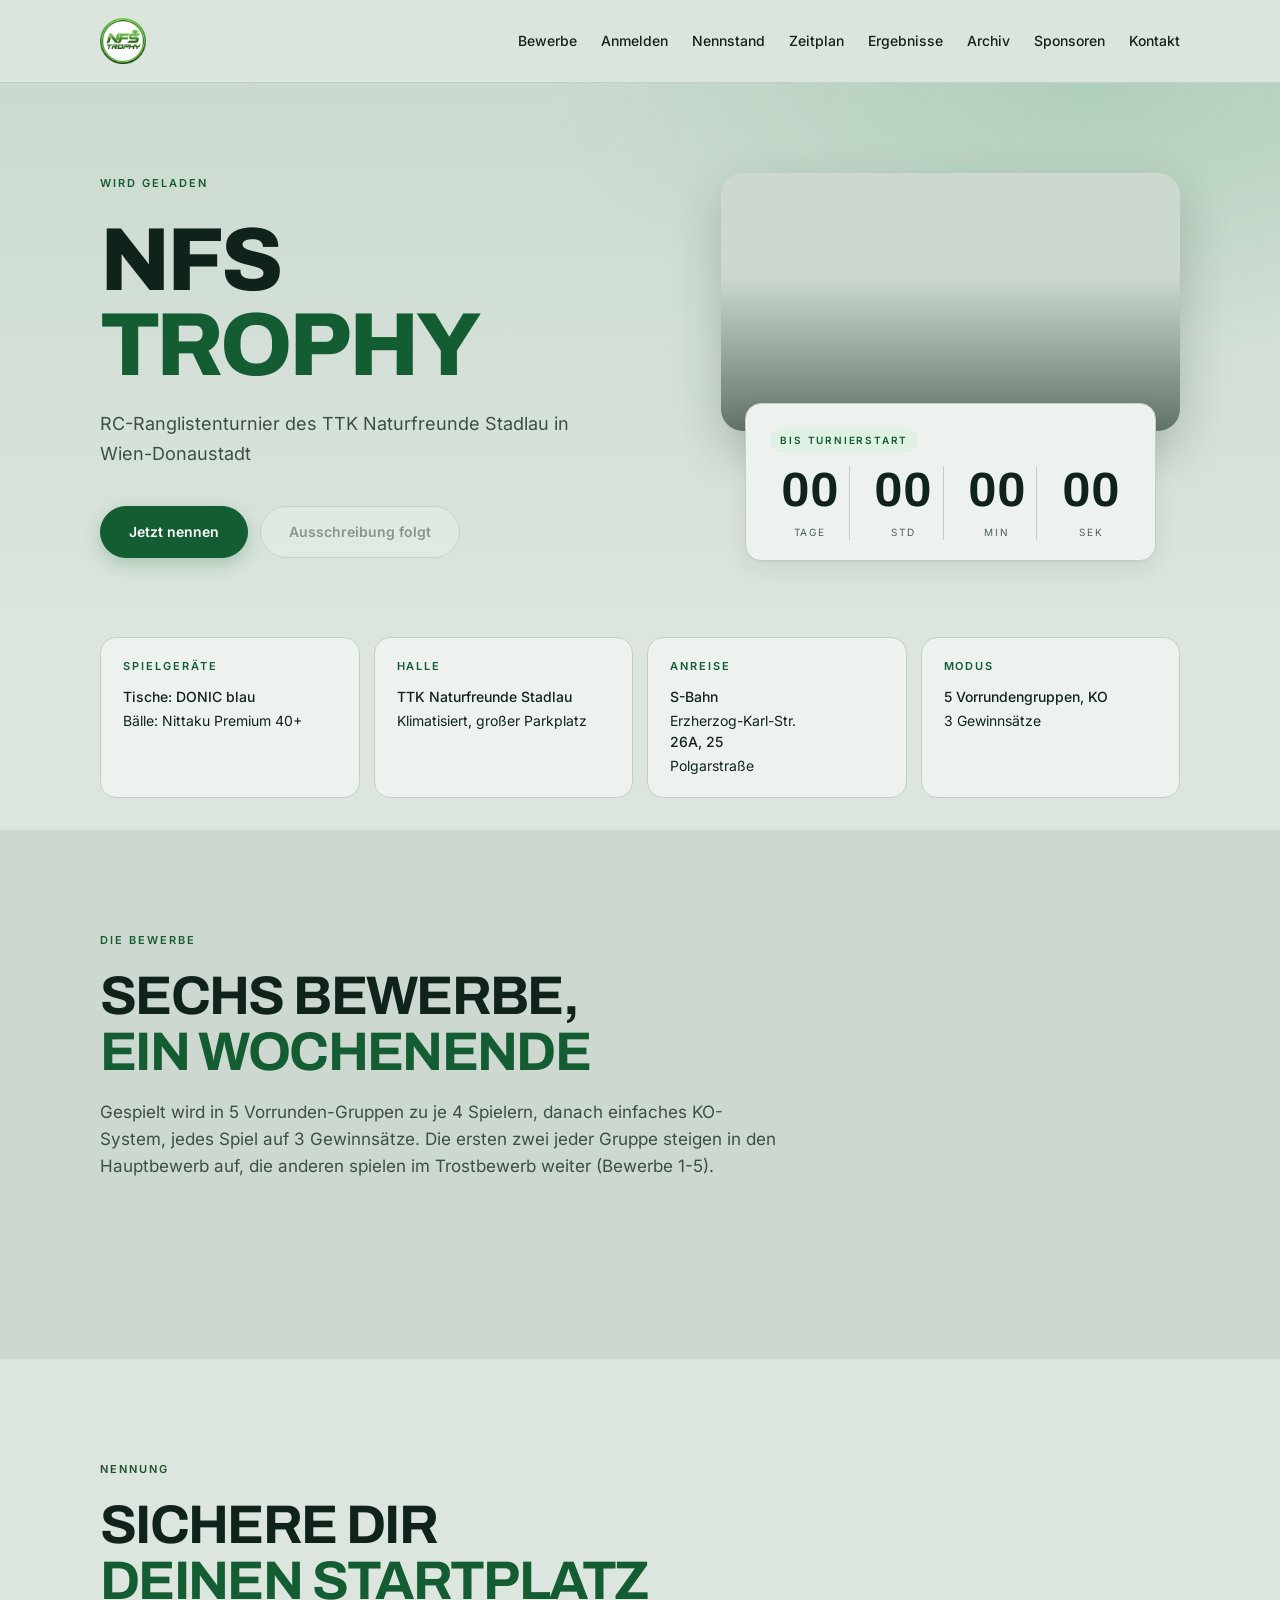
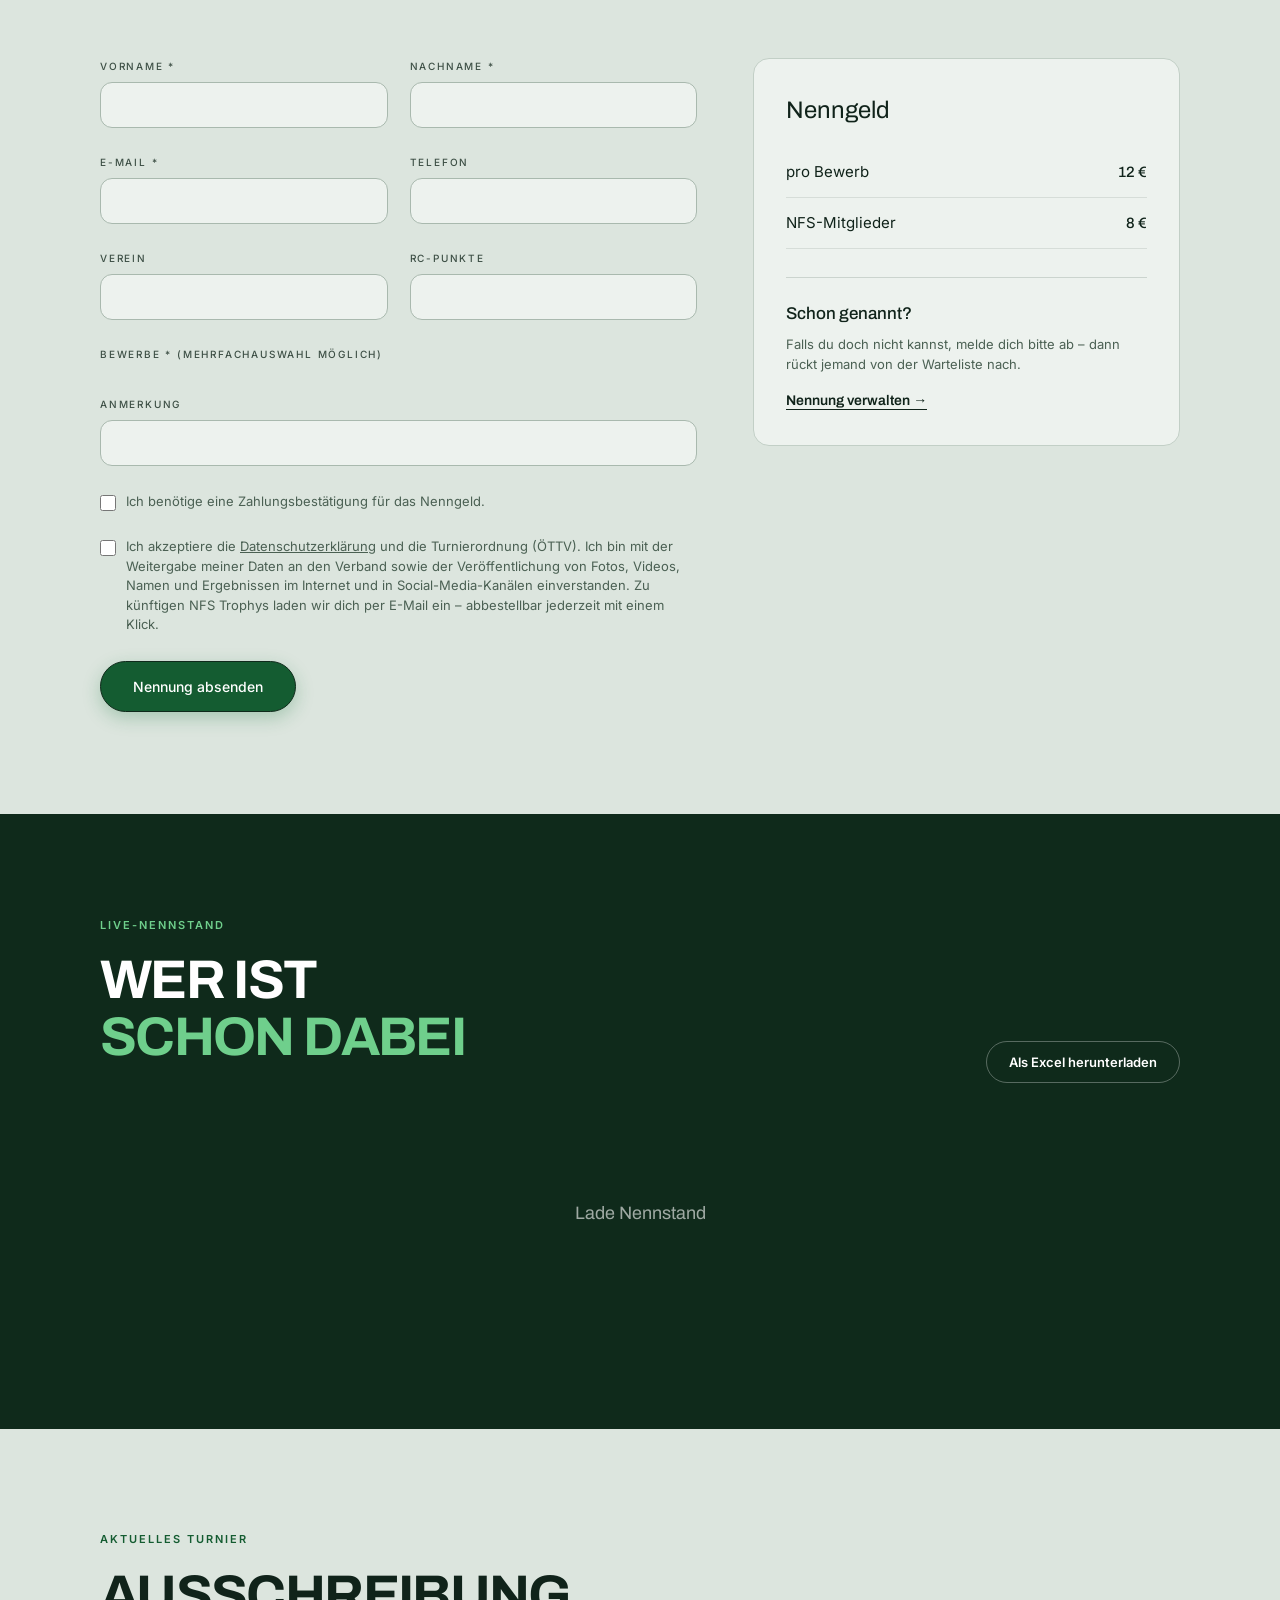
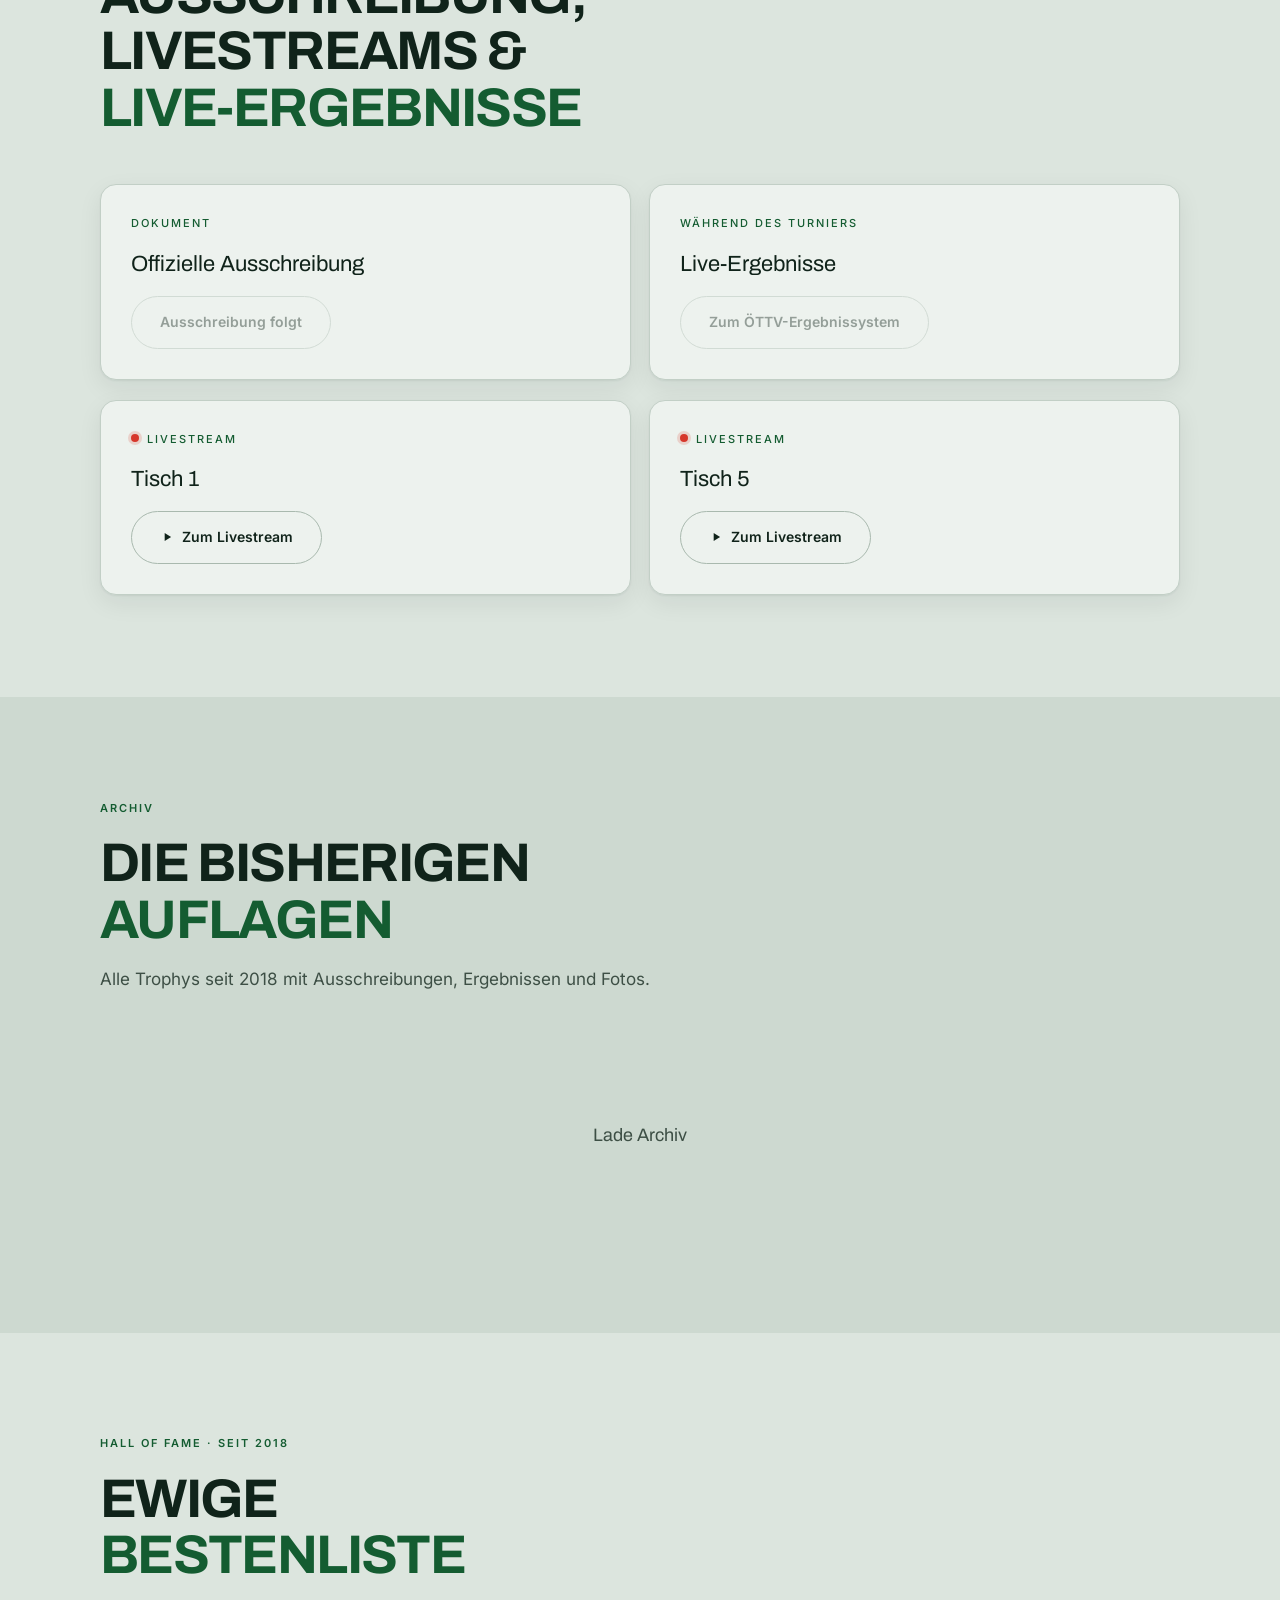
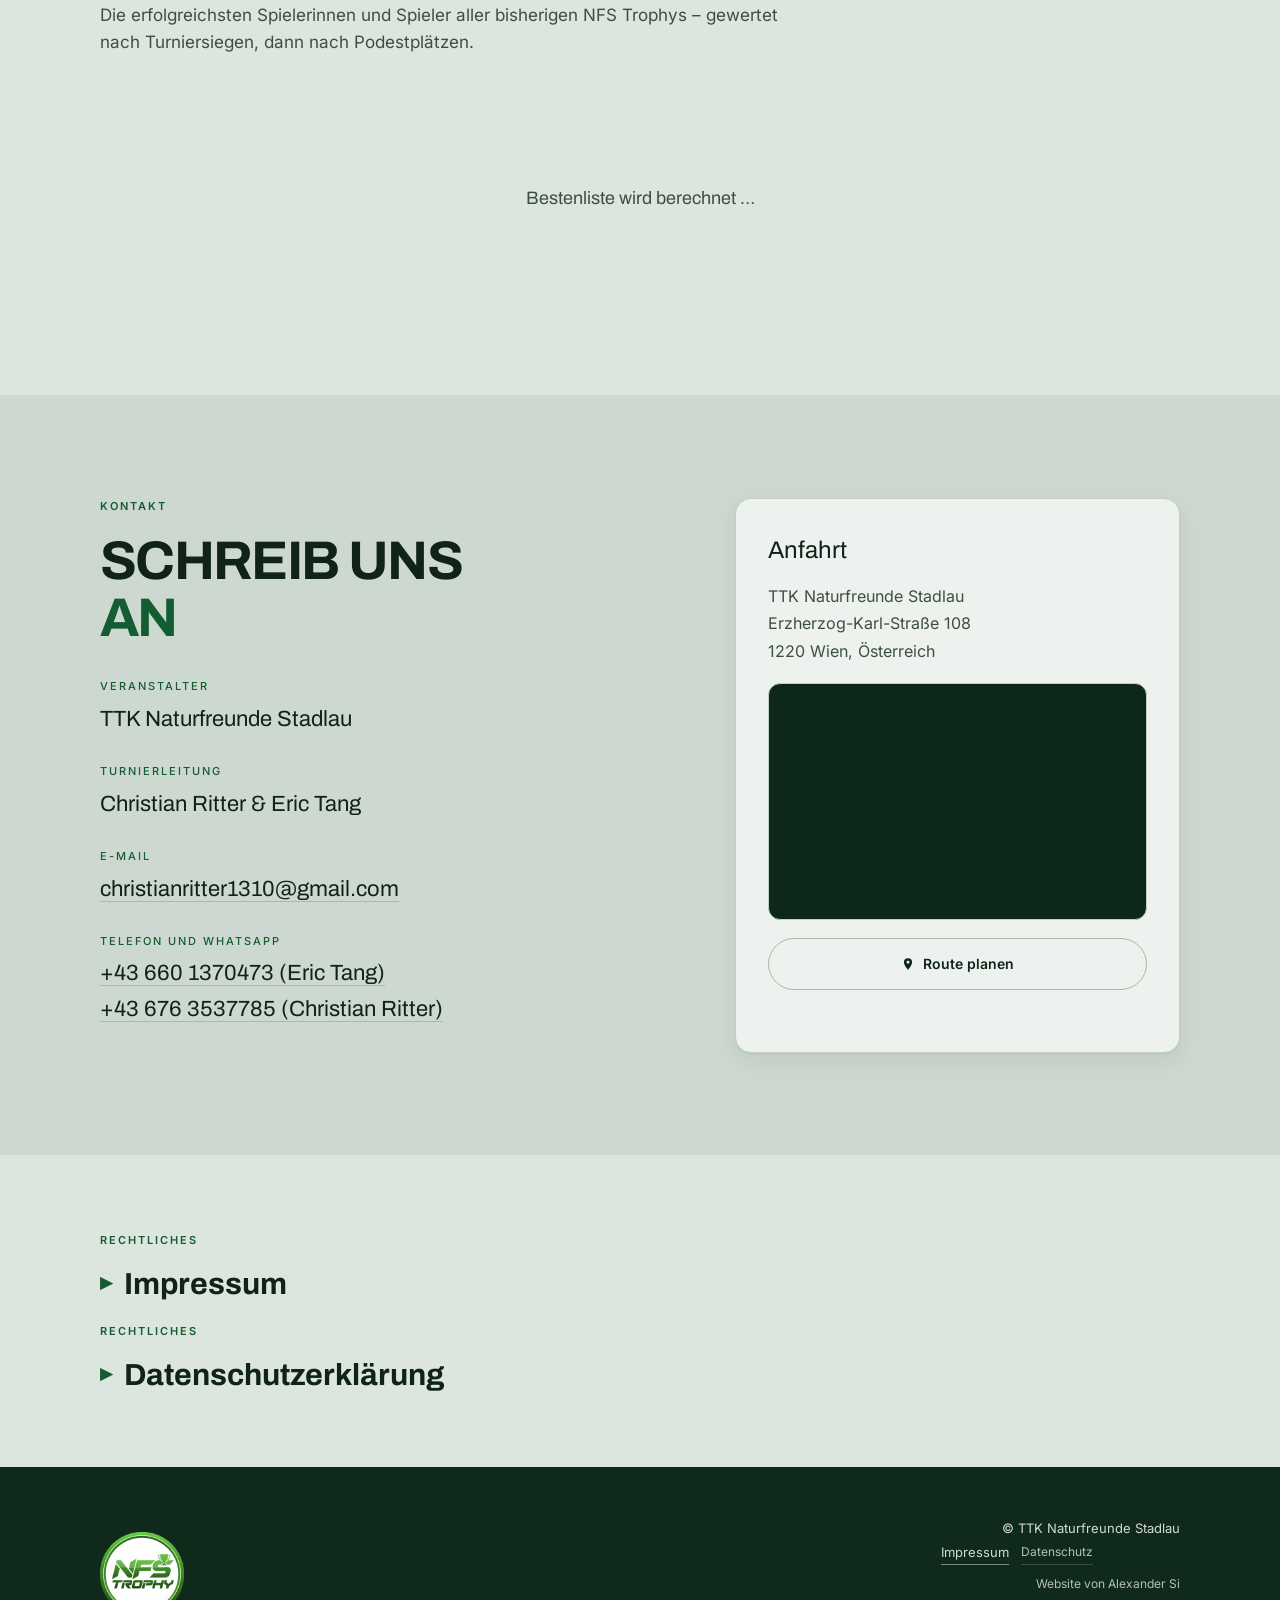
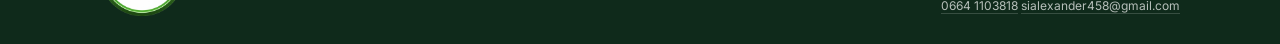
==== commit 558946a2: "Ewige Bestenliste neu: Kennzahlen, Rangliste mit Medaillen, Einzelerfolge Ersetzt „Die Rekord-Halter" ====
--- a/public/index.html
+++ b/public/index.html
@@ -328,25 +328,14 @@
 
     <section class="block" id="rekorde">
         <div class="wrap">
-            <div class="archive-header" id="rekordeHeader"
-                style="cursor:pointer; display:flex; justify-content:space-between; align-items:center; border-bottom:none; transition: all 0.2s;">
-                <div class="sec-head" style="margin-bottom:0;">
-                    <div class="eyebrow mono">Ewige Bestenliste</div>
-                    <h2
-                        style="margin-bottom:0; font-size: clamp(2rem, 5vw, 3.4rem); text-transform: uppercase; letter-spacing: -0.03em; line-height: 1.1;">
-                        <span class="toggle-icon" id="rekordeIcon"
-                            style="font-size:16px; color:var(--green-neon); vertical-align: middle; margin-right: 10px;">▶</span>
-                        Die Rekord-<em style="font-style: normal; color: var(--green-soft);">Halter</em>
-                    </h2>
-                    <p style="margin-top: 12px; color: var(--muted); font-size: 17px; line-height: 1.6;">Die
-                        erfolgreichsten Spieler über alle bisherigen Ausgaben der NFS Trophy.</p>
-                </div>
-            </div>
-            <div id="rekordeContent" style="display:none; margin-top:24px;">
-                <div id="rekordeGrid"
-                    style="display: grid; grid-template-columns: repeat(auto-fit, minmax(280px, 1fr)); gap: 24px;">
-                    <div class="loading" style="grid-column: 1/-1;">Berechne Bestenliste...</div>
-                </div>
+            <div class="sec-head">
+                <div class="eyebrow mono">Hall of Fame · seit 2018</div>
+                <h2>Ewige<br><em>Bestenliste</em></h2>
+                <p>Die erfolgreichsten Spielerinnen und Spieler aller bisherigen NFS Trophys – gewertet nach
+                    Turniersiegen, dann nach Podestplätzen.</p>
+            </div>
+            <div id="rekordeGrid">
+                <div class="loading">Bestenliste wird berechnet …</div>
             </div>
         </div>
     </section>
--- a/styles/style.css
+++ b/styles/style.css
@@ -1756,11 +1756,7 @@
         align-items: center;
     }
 
-    /* Bestenliste & Footer: größere Tippflächen */
-    .rek-toggle {
-        min-height: 44px;
-        align-items: center !important;
-    }
+    /* Footer: größere Tippflächen */
 
     footer a {
         display: inline-block;
@@ -2253,17 +2249,6 @@
     border-radius: 10px;
 }
 
-#rekordeGrid>div {
-    background: var(--card) !important;
-    border-color: var(--hair) !important;
-    border-radius: var(--radius) !important;
-    box-shadow: var(--shadow);
-}
-
-#rekordeGrid li {
-    border-bottom-color: var(--hair) !important;
-}
-
 /* ---------- Kontakt ---------- */
 .cblock .k {
     color: var(--brand);
@@ -2430,3 +2415,206 @@
 #partner .partner-logo img {
     border: 1px solid rgba(255, 255, 255, .14);
 }
+
+/* ---------- Ewige Bestenliste (Hall of Fame) ---------- */
+.hof-stats {
+    display: grid;
+    grid-template-columns: repeat(3, 1fr);
+    gap: 16px;
+    margin-bottom: 24px;
+}
+
+.hof-stat {
+    background: var(--card);
+    border: 1px solid var(--hair);
+    border-radius: var(--radius);
+    box-shadow: var(--shadow);
+    padding: 20px 22px;
+}
+
+.hof-stat .k {
+    color: var(--brand);
+    font-weight: 600;
+    font-size: 11px;
+}
+
+.hof-stat .v {
+    margin-top: 8px;
+    font-family: 'Archivo', sans-serif;
+    font-size: 22px;
+    font-weight: 700;
+    line-height: 1.2;
+    color: var(--ink);
+}
+
+.hof-stat .n {
+    margin-top: 4px;
+    font-size: 14px;
+    color: var(--ink-2);
+}
+
+.hof-table {
+    background: var(--card);
+    border: 1px solid var(--hair);
+    border-radius: var(--radius);
+    box-shadow: var(--shadow);
+    overflow: hidden;
+}
+
+.hof-row {
+    display: grid;
+    grid-template-columns: 64px 1fr 72px 72px 72px;
+    align-items: center;
+    gap: 8px;
+    padding: 12px 20px;
+}
+
+.hof-head {
+    font-size: 11px;
+    font-weight: 600;
+    letter-spacing: .14em;
+    text-transform: uppercase;
+    color: var(--ink-3);
+    border-bottom: 1px solid var(--hair);
+    background: var(--paper);
+}
+
+.hof-entry+.hof-entry {
+    border-top: 1px solid var(--hair);
+}
+
+.hof-entry>summary {
+    list-style: none;
+    cursor: pointer;
+}
+
+.hof-entry>summary::-webkit-details-marker {
+    display: none;
+}
+
+.hof-entry>summary:hover,
+.hof-entry[open]>summary {
+    background: var(--paper);
+}
+
+.hof-entry>summary:focus-visible {
+    outline: 2px solid var(--brand);
+    outline-offset: -2px;
+}
+
+.hof-rank {
+    display: inline-grid;
+    place-items: center;
+    width: 32px;
+    height: 32px;
+    border-radius: 50%;
+    font-weight: 700;
+    font-size: 14px;
+    font-variant-numeric: tabular-nums;
+    color: var(--ink-2);
+    background: var(--paper);
+}
+
+.hof-rank.r1 {
+    background: #e0b93a;   /* Gold */
+    color: #10231a;
+}
+
+.hof-rank.r2 {
+    background: #c4ccd2;   /* Silber */
+    color: #10231a;
+}
+
+.hof-rank.r3 {
+    background: #94582a;   /* Bronze */
+    color: #fff;
+}
+
+.hof-name {
+    font-weight: 600;
+    color: var(--ink);
+    min-width: 0;
+    overflow-wrap: anywhere;
+}
+
+.hof-num {
+    text-align: center;
+    font-variant-numeric: tabular-nums;
+    font-weight: 600;
+    color: var(--ink);
+}
+
+.hof-head .hof-num {
+    font-weight: 600;
+    color: var(--ink-3);
+}
+
+.hof-detail {
+    list-style: none;
+    margin: 0;
+    padding: 4px 20px 16px 92px;
+    display: grid;
+    gap: 6px;
+    font-size: 14px;
+    color: var(--ink);
+}
+
+.hof-detail .place {
+    display: inline-block;
+    min-width: 128px;
+    margin-right: 8px;
+    font-size: 12px;
+    font-weight: 600;
+    color: var(--brand);
+}
+
+.hof-detail .place.p1 {
+    color: #7a5f0a;
+}
+
+.hof-detail .muted {
+    color: var(--ink-3);
+}
+
+.hof-more {
+    display: block;
+    margin: 20px auto 0;
+}
+
+.hof-note {
+    margin-top: 16px;
+    font-size: 13px;
+    color: var(--ink-3);
+    text-align: center;
+}
+
+@media (max-width: 760px) {
+    .hof-stats {
+        grid-template-columns: 1fr;
+        gap: 10px;
+    }
+
+    .hof-stat {
+        padding: 16px 18px;
+    }
+
+    .hof-row {
+        grid-template-columns: 44px 1fr 44px 50px 44px;
+        gap: 4px;
+        padding: 12px 12px;
+    }
+
+    .hof-head {
+        font-size: 10px;
+        letter-spacing: .06em;
+    }
+
+    .hof-detail {
+        padding: 4px 14px 14px 60px;
+    }
+
+    .hof-detail .place {
+        display: block;
+        min-width: 0;
+    }
+}
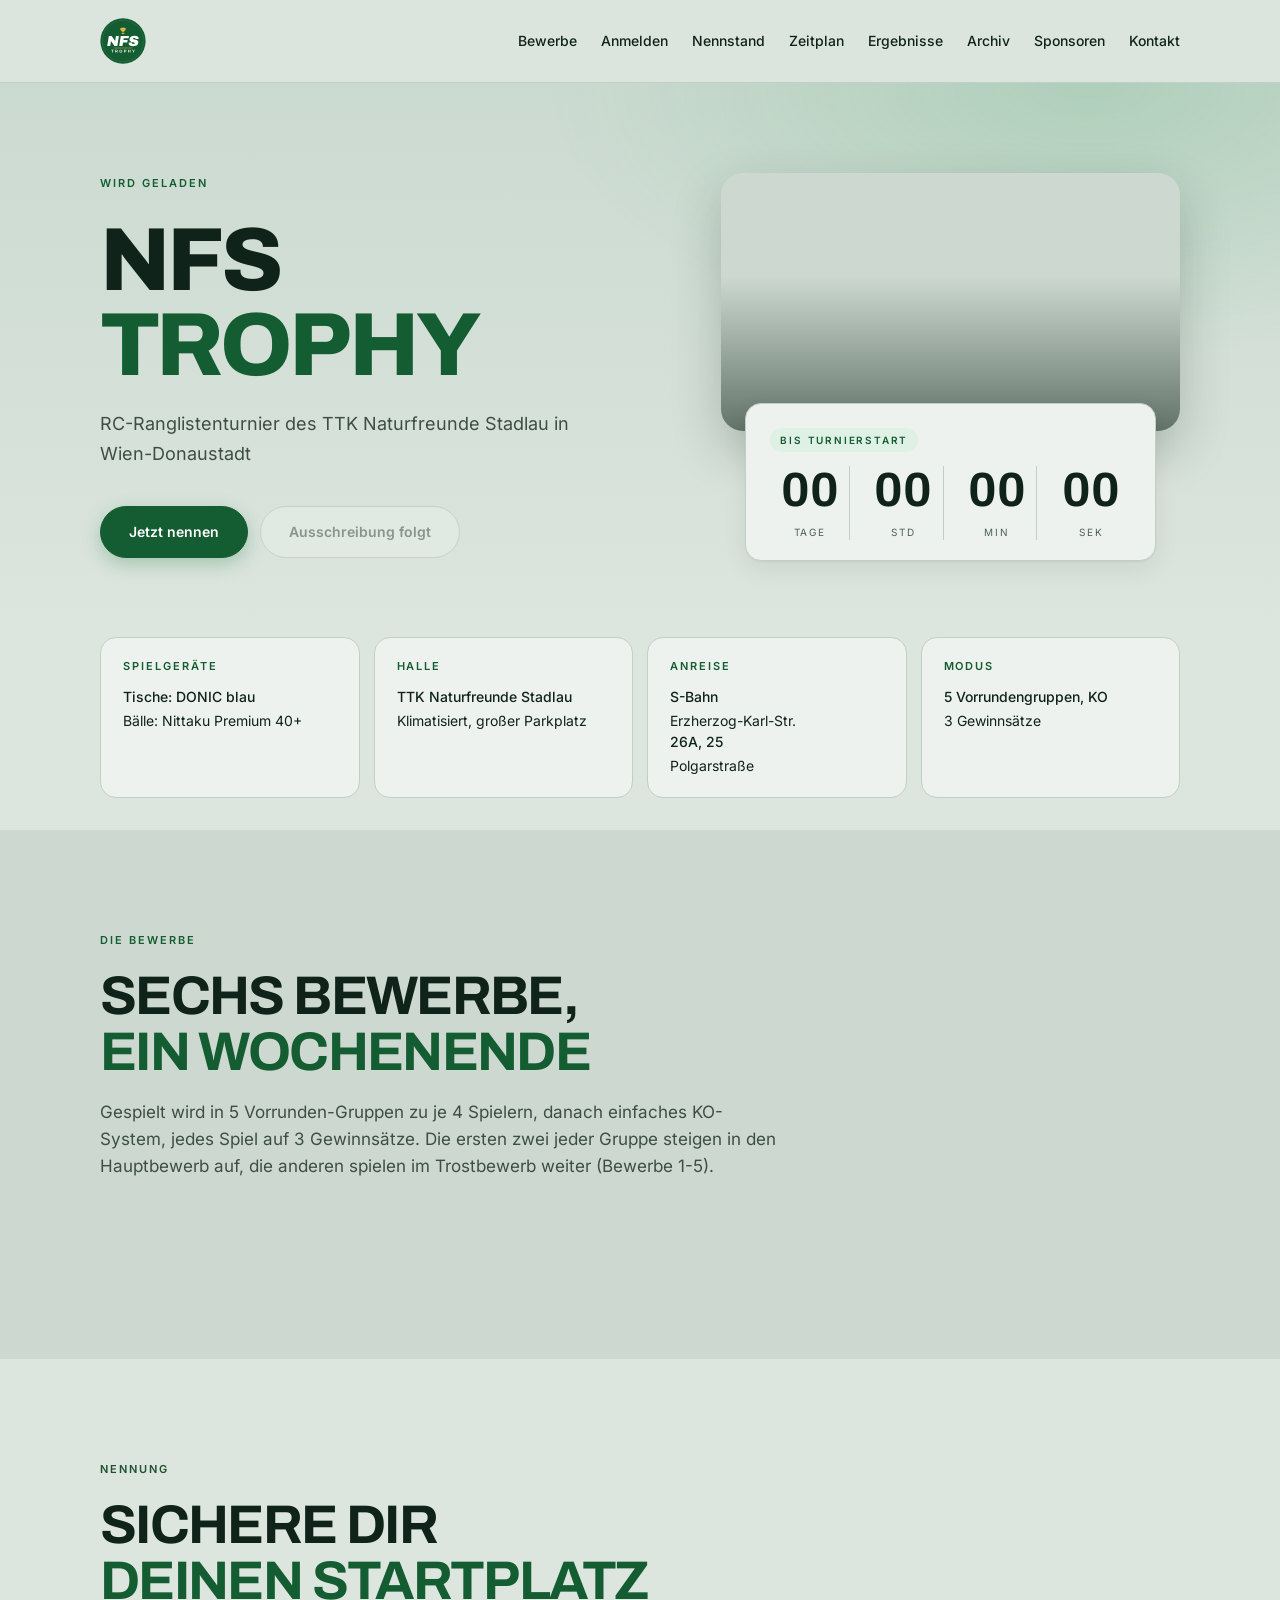
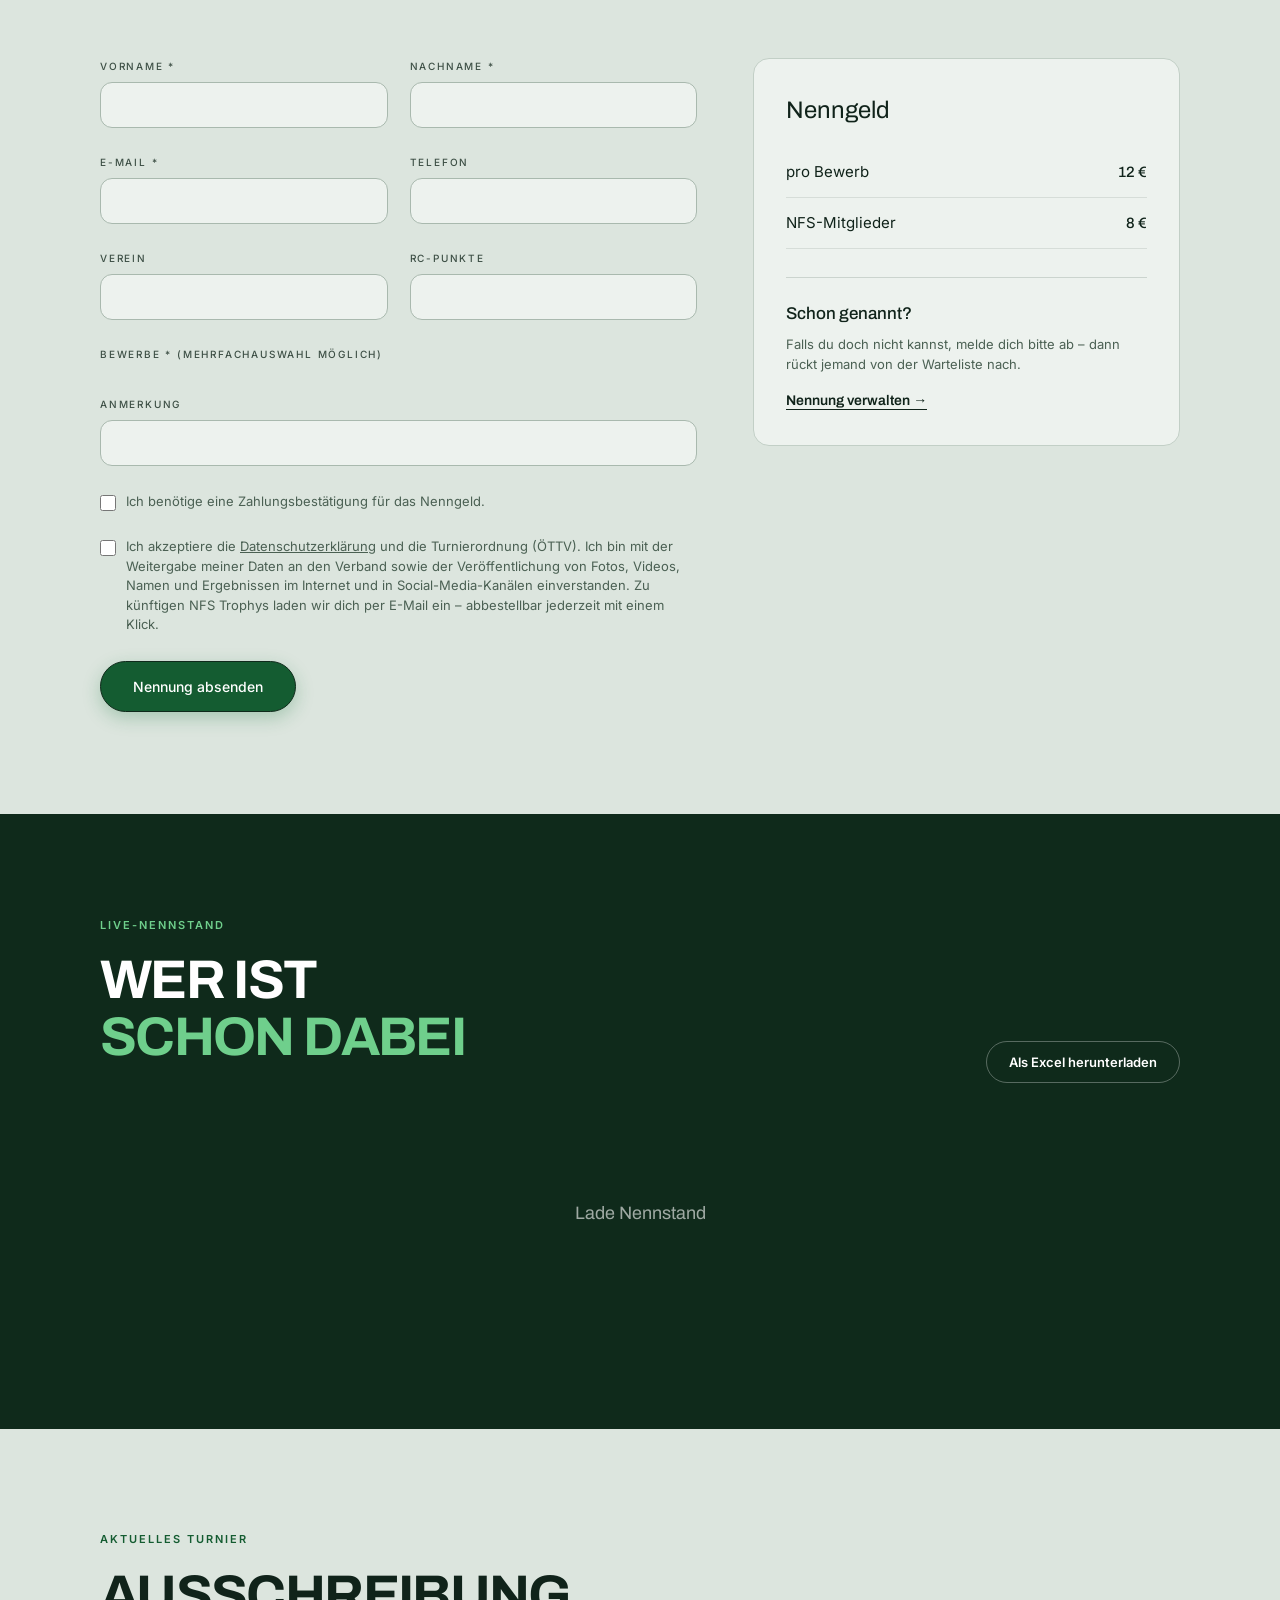
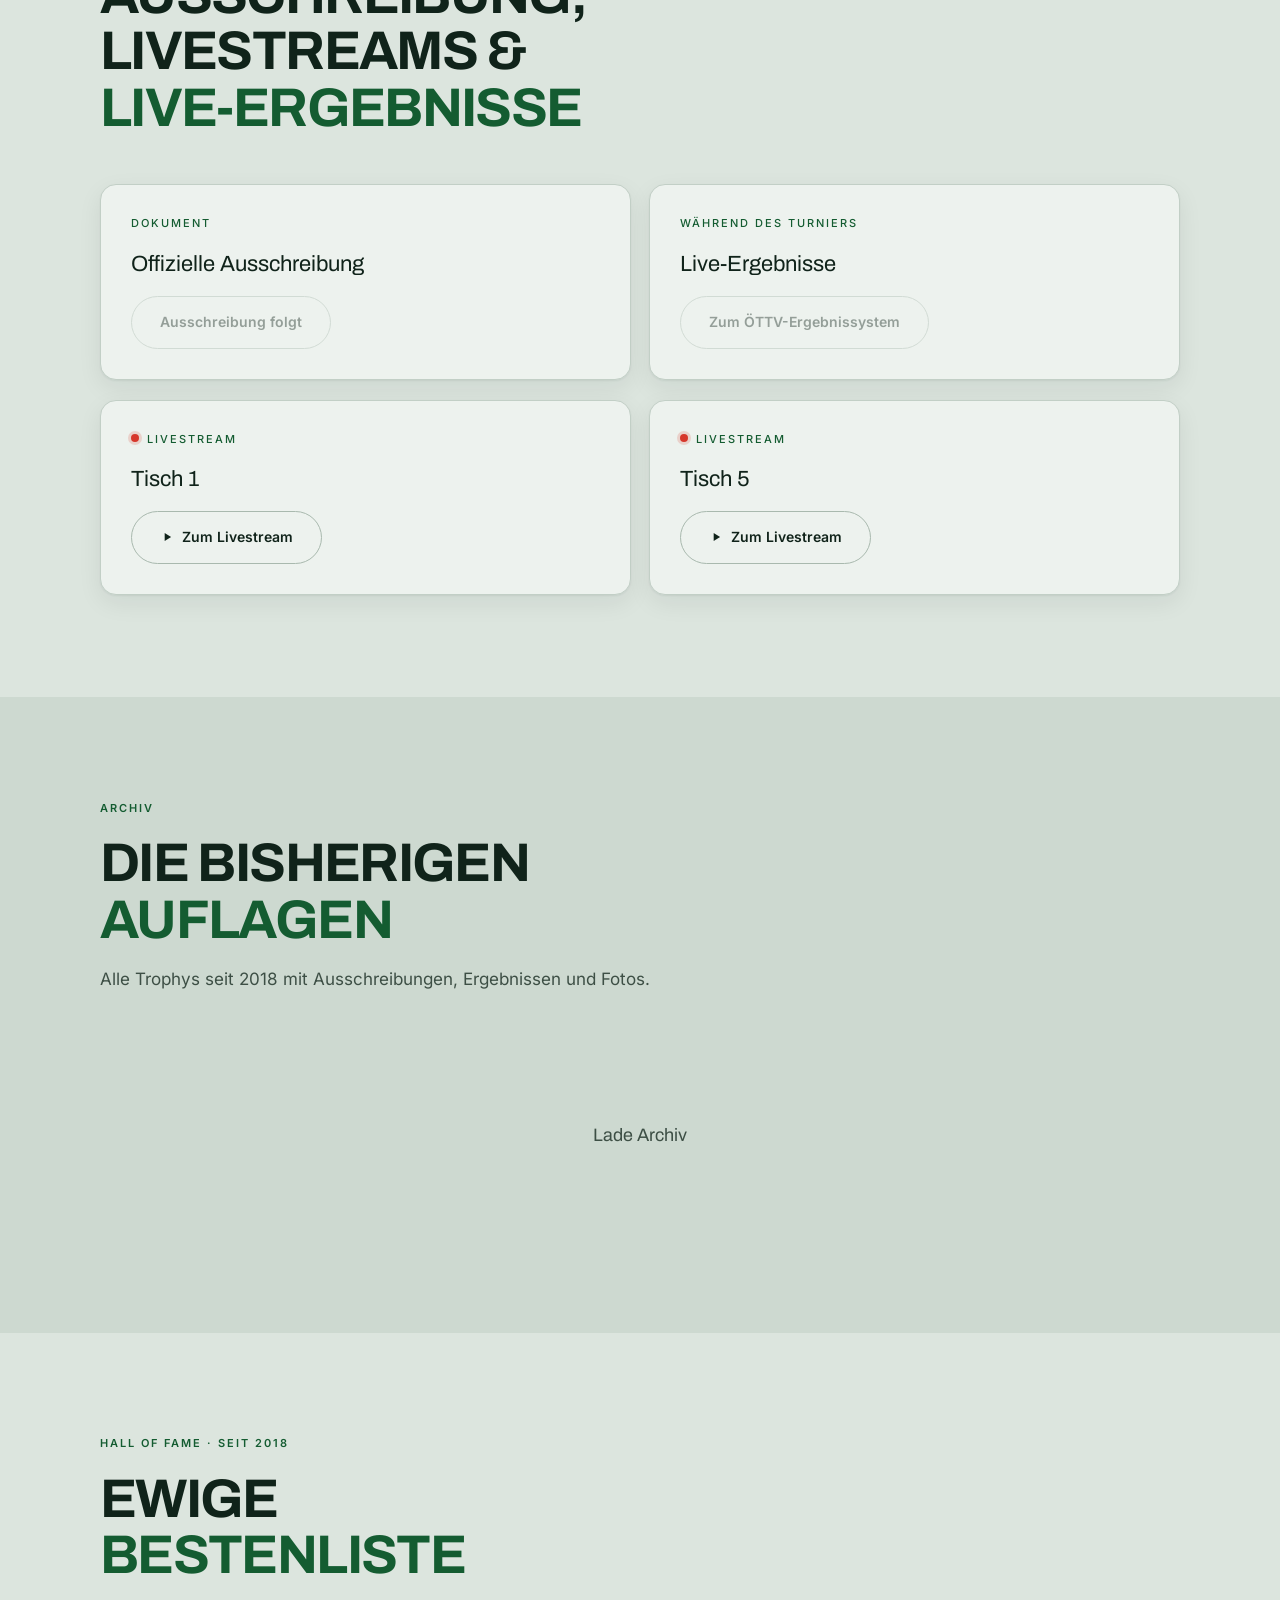
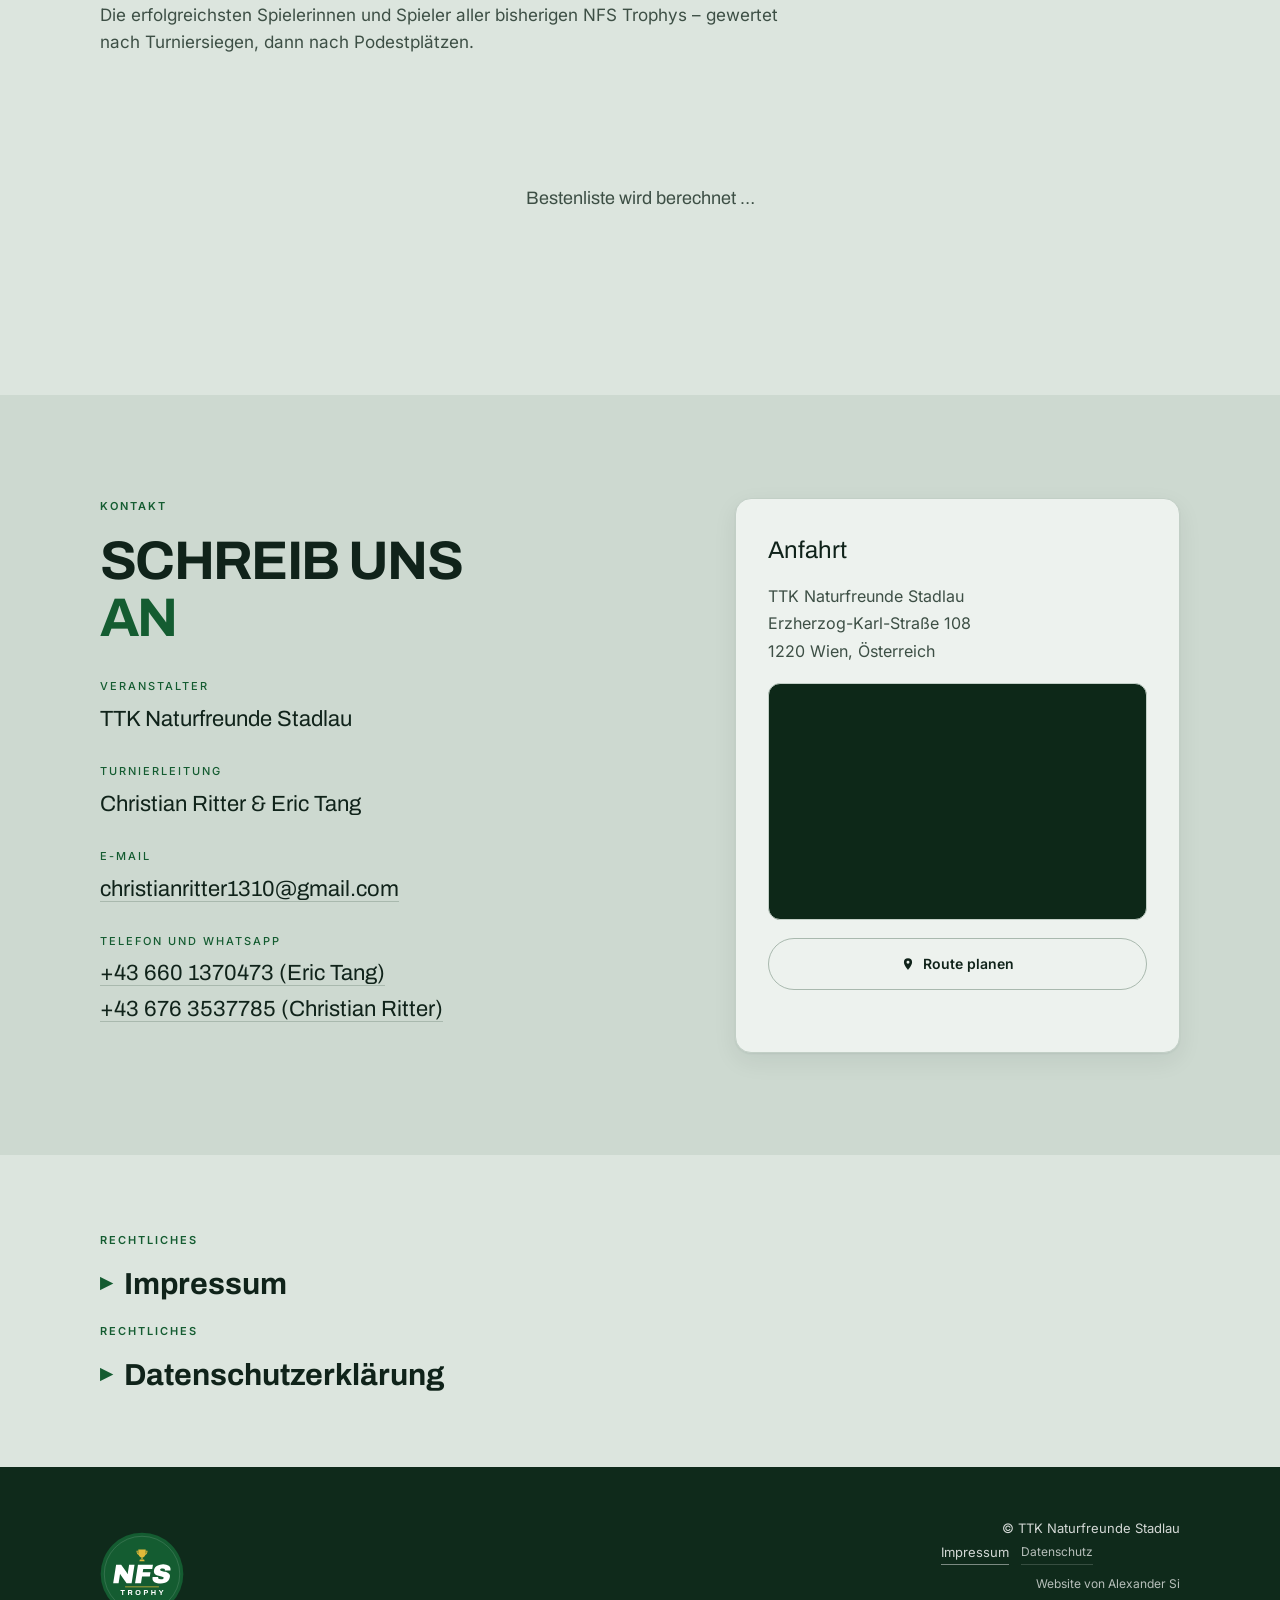
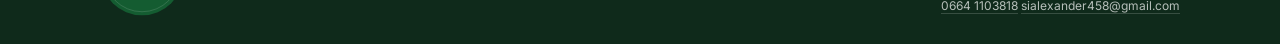
==== commit 2d13365e: "Neues Logo, SVG-Sponsoren, Link-Vorschaubild - Logo neu als SVG: flaches Kreis-Emblem im Vereinsgrün" ====
--- a/public/index.html
+++ b/public/index.html
@@ -16,12 +16,12 @@
     <link rel="canonical" href="https://nfs-trophy.com/" />
     <meta property="og:url" content="https://nfs-trophy.com/" />
     <meta property="og:image" content="https://nfs-trophy.com/og-image.png" />
-    <meta property="og:image:width" content="256" />
-    <meta property="og:image:height" content="256" />
+    <meta property="og:image:width" content="1200" />
+    <meta property="og:image:height" content="630" />
     <meta property="og:locale" content="de_AT" />
 
     <!-- Twitter / X -->
-    <meta name="twitter:card" content="summary" />
+    <meta name="twitter:card" content="summary_large_image" />
     <meta name="twitter:title" content="NFS Trophy – TTK Naturfreunde Stadlau" />
     <meta name="twitter:description" content="RC-Ranglistenturnier in Wien-Donaustadt" />
     <meta name="twitter:image" content="https://nfs-trophy.com/og-image.png" />
@@ -38,6 +38,7 @@
     <link rel="stylesheet" href="/styles/style.css" />
 
     <link rel="manifest" href="/manifest.json" />
+    <link rel="icon" type="image/svg+xml" href="/icons/logo-mark.svg" />
     <link rel="icon" type="image/png" href="/icons/icon-192.png" />
     <link rel="apple-touch-icon" href="/icons/apple-touch-icon.png" />
     <meta name="apple-mobile-web-app-capable" content="yes" />
@@ -49,7 +50,7 @@
     <nav>
         <div class="inner">
             <a href="#top" class="logo" aria-label="NFS Trophy"><img
-                    src="/icons/logo.png"
+                    src="/icons/logo.svg"
                     alt="NFS Trophy" /></a>
             <button class="menu-btn" id="menuBtn" aria-label="Menü" aria-controls="navList" aria-expanded="false">≡</button>
             <ul id="navList">
@@ -564,7 +565,7 @@
     <footer>
         <div class="wrap foot">
             <img class="logo"
-                src="/icons/logo.png"
+                src="/icons/logo.svg"
                 alt="NFS Trophy" />
             <div class="meta">
                 <div>© <span id="year"></span> TTK Naturfreunde Stadlau</div>
--- a/styles/style.css
+++ b/styles/style.css
@@ -2336,11 +2336,16 @@
 /* ---------- Sponsoren ---------- */
 .partner-logo img {
     display: block;
-    height: 110px;
+    height: 96px;
     width: auto;
-    max-width: min(320px, 80vw);
+    max-width: min(340px, 80vw);
     object-fit: contain;
     opacity: 1;
+}
+
+/* Fotos ohne Transparenz (JPG) als abgerundete Kachel */
+.partner-logo img.opaque {
+    height: 110px;
     border-radius: 12px;
     box-shadow: var(--shadow);
 }
@@ -2412,7 +2417,7 @@
     color: #fff;
 }
 
-#partner .partner-logo img {
+#partner .partner-logo img.opaque {
     border: 1px solid rgba(255, 255, 255, .14);
 }
 
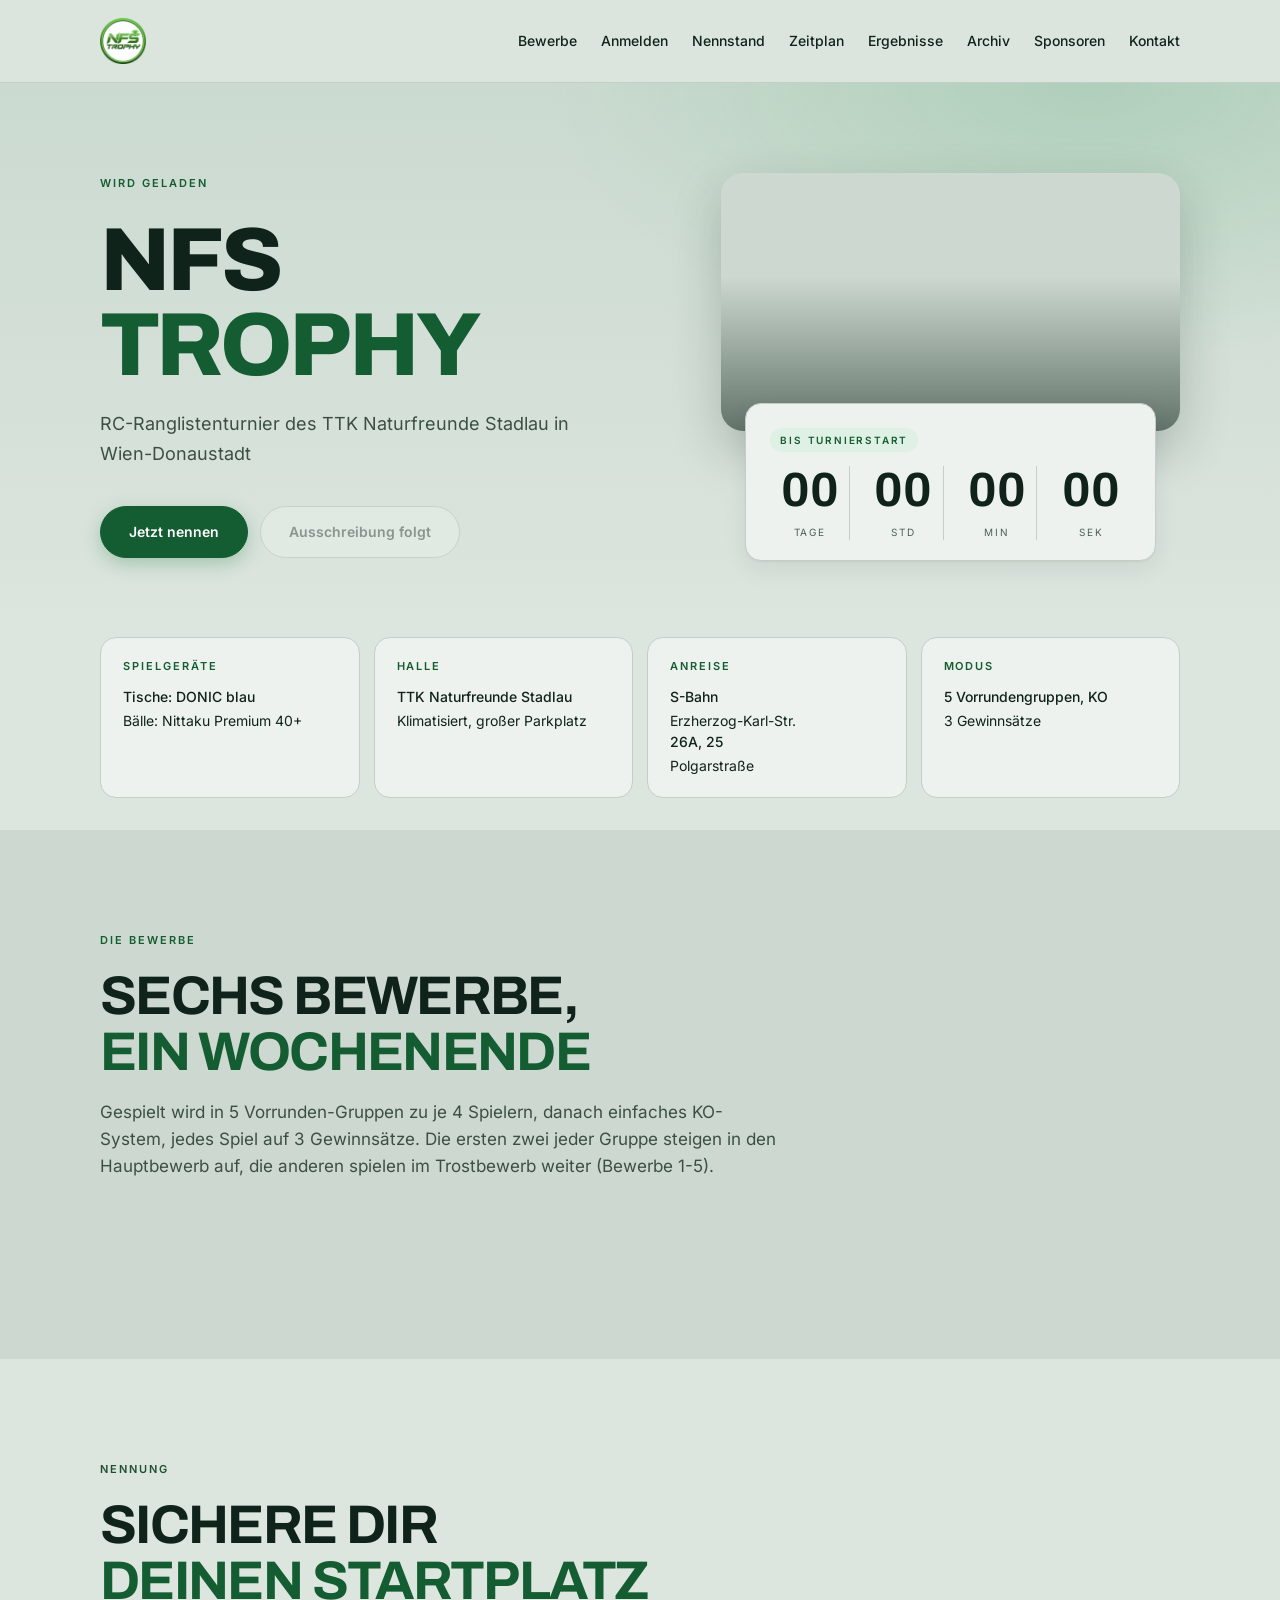
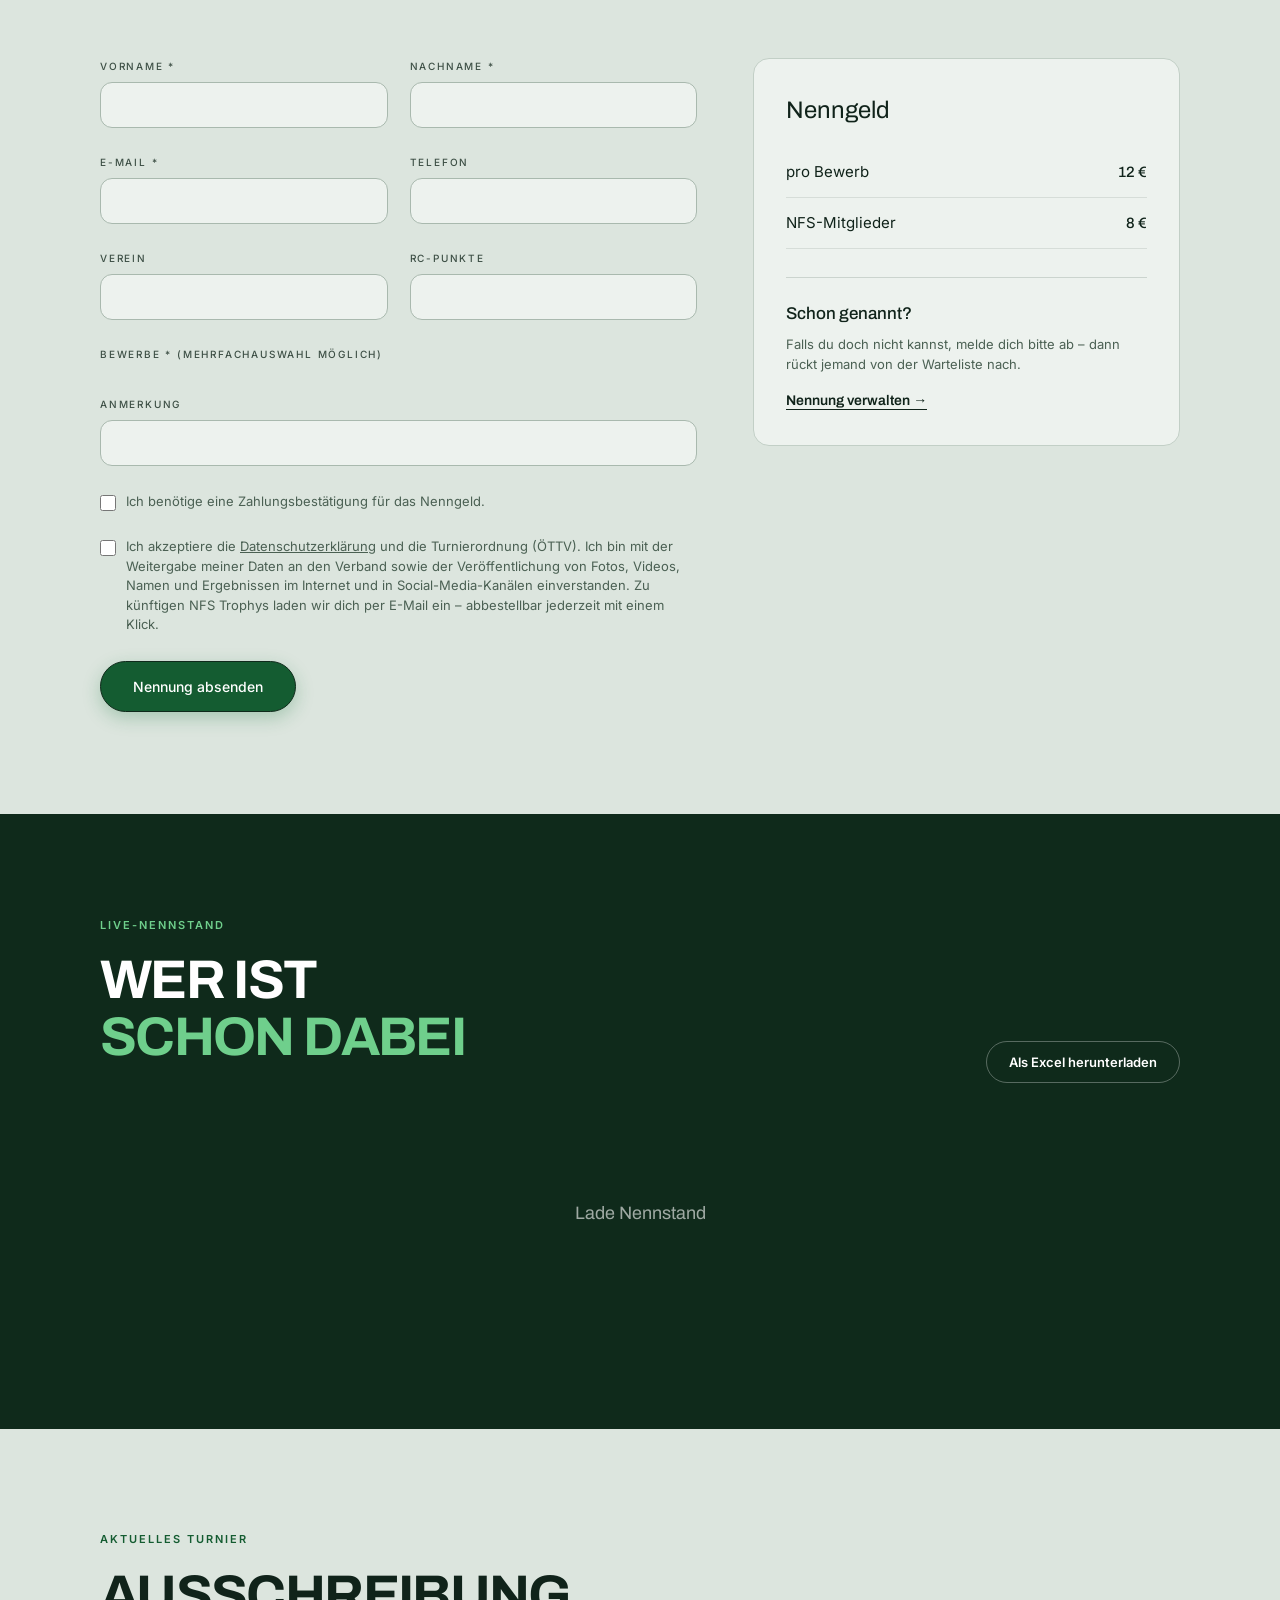
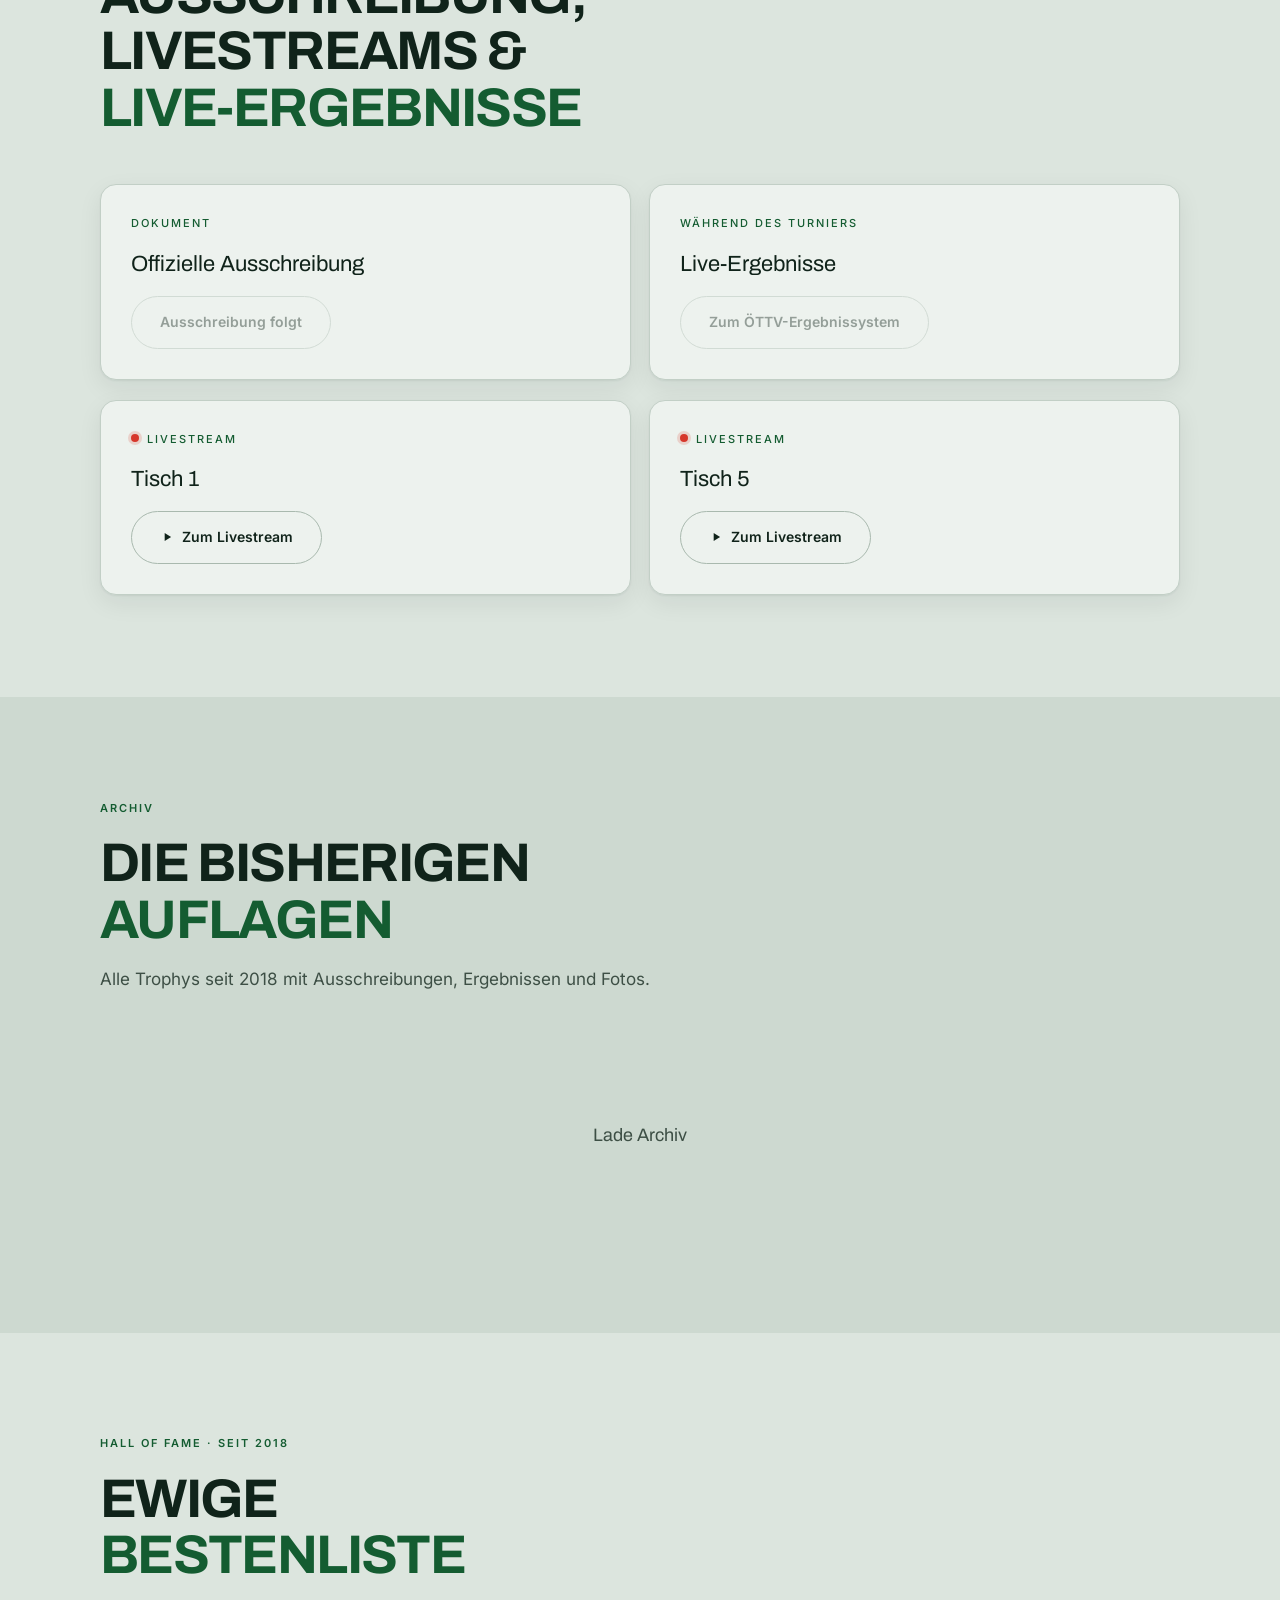
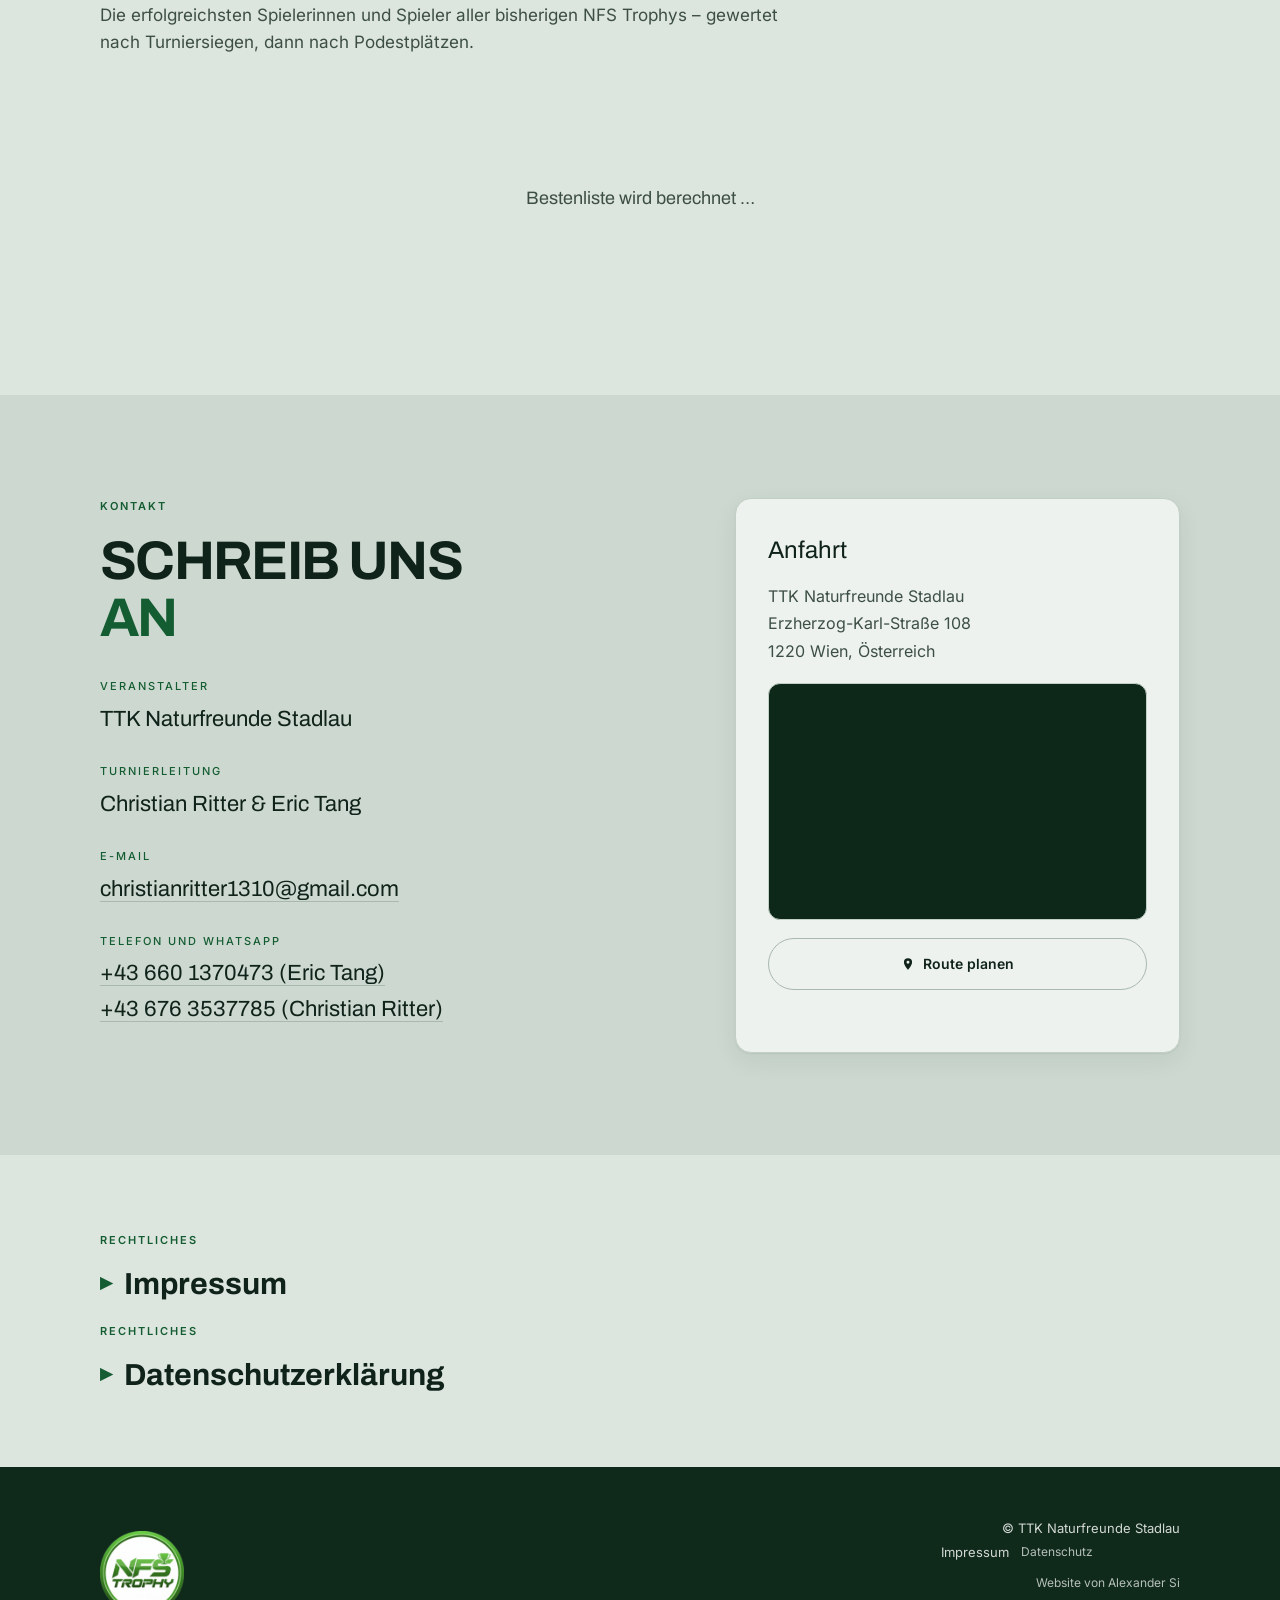
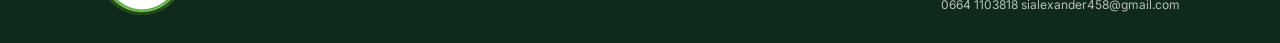
==== commit 2483f61b: "Altes Logo zurück (verbessert), Handy-Layout für große Bildschirme - Logo: Original wiederhergestell" ====
--- a/public/index.html
+++ b/public/index.html
@@ -38,7 +38,7 @@
     <link rel="stylesheet" href="/styles/style.css" />
 
     <link rel="manifest" href="/manifest.json" />
-    <link rel="icon" type="image/svg+xml" href="/icons/logo-mark.svg" />
+    <link rel="icon" type="image/png" sizes="32x32" href="/icons/favicon-32.png" />
     <link rel="icon" type="image/png" href="/icons/icon-192.png" />
     <link rel="apple-touch-icon" href="/icons/apple-touch-icon.png" />
     <meta name="apple-mobile-web-app-capable" content="yes" />
@@ -50,7 +50,7 @@
     <nav>
         <div class="inner">
             <a href="#top" class="logo" aria-label="NFS Trophy"><img
-                    src="/icons/logo.svg"
+                    src="/icons/logo.png"
                     alt="NFS Trophy" /></a>
             <button class="menu-btn" id="menuBtn" aria-label="Menü" aria-controls="navList" aria-expanded="false">≡</button>
             <ul id="navList">
@@ -565,7 +565,7 @@
     <footer>
         <div class="wrap foot">
             <img class="logo"
-                src="/icons/logo.svg"
+                src="/icons/logo.png"
                 alt="NFS Trophy" />
             <div class="meta">
                 <div>© <span id="year"></span> TTK Naturfreunde Stadlau</div>
--- a/styles/style.css
+++ b/styles/style.css
@@ -131,7 +131,7 @@
     cursor: pointer;
 }
 
-@media(max-width:820px) {
+@media (max-width: 760px), (pointer: coarse) and (max-width: 1100px) {
     nav ul {
         display: none;
         position: absolute;
@@ -305,7 +305,7 @@
     grid-template-columns: repeat(4, 1fr);
 }
 
-@media(max-width:760px) {
+@media (max-width: 760px), (pointer: coarse) and (max-width: 1100px) {
     .facts-grid {
         grid-template-columns: 1fr 1fr;
     }
@@ -390,7 +390,7 @@
     }
 }
 
-@media(max-width:760px) {
+@media (max-width: 760px), (pointer: coarse) and (max-width: 1100px) {
     .bewerbe {
         grid-template-columns: 1fr;
     }
@@ -482,7 +482,7 @@
     gap: 22px;
 }
 
-@media(max-width:560px) {
+@media (max-width: 760px), (pointer: coarse) and (max-width: 1100px) {
     .frow {
         grid-template-columns: 1fr;
     }
@@ -516,14 +516,6 @@
     border-bottom-color: var(--green-deep);
 }
 
-.field input.valid {
-    border-bottom-color: var(--green-neon);
-}
-
-.field input.invalid {
-    border-bottom-color: #7a2222;
-}
-
 .bewerb-checks {
     display: grid;
     grid-template-columns: 1fr 1fr;
@@ -531,7 +523,7 @@
     margin-top: 6px;
 }
 
-@media(max-width:560px) {
+@media (max-width: 760px), (pointer: coarse) and (max-width: 1100px) {
     .bewerb-checks {
         grid-template-columns: 1fr;
     }
@@ -713,7 +705,7 @@
     }
 }
 
-@media(max-width:760px) {
+@media (max-width: 760px), (pointer: coarse) and (max-width: 1100px) {
     .stand-grid {
         grid-template-columns: 1fr;
     }
@@ -840,7 +832,7 @@
     gap: 18px;
 }
 
-@media(max-width:760px) {
+@media (max-width: 760px), (pointer: coarse) and (max-width: 1100px) {
     .current-files {
         grid-template-columns: 1fr;
     }
@@ -988,7 +980,7 @@
     margin-top: 14px;
 }
 
-@media (max-width: 600px) {
+@media (max-width: 760px), (pointer: coarse) and (max-width: 1100px) {
     .rd-head {
         padding: 18px 18px 14px;
     }
@@ -1016,8 +1008,13 @@
 
 @media(max-width:900px) {
     .contact-grid {
-        grid-template-columns: 1fr;
-    }
+        grid-template-columns: minmax(0, 1fr);
+    }
+}
+
+.contact-grid .v,
+.contact-grid .v a {
+    overflow-wrap: anywhere;
 }
 
 .gallery {
@@ -1112,7 +1109,7 @@
     max-width: 900px;
 }
 
-@media(max-width:680px) {
+@media (max-width: 760px), (pointer: coarse) and (max-width: 1100px) {
     .impressum {
         grid-template-columns: 1fr;
         gap: 26px;
@@ -1166,7 +1163,7 @@
     line-height: 1.8;
 }
 
-@media(max-width:600px) {
+@media (max-width: 760px), (pointer: coarse) and (max-width: 1100px) {
     .foot .meta {
         text-align: left;
     }
@@ -1295,36 +1292,6 @@
     font-size: 18px;
 }
 
-/* Sticky CTA für Mobile */
-.sticky-cta {
-    display: none;
-    position: fixed;
-    bottom: 0;
-    left: 0;
-    right: 0;
-    padding: 16px;
-    background: rgba(10, 31, 20, 0.95);
-    backdrop-filter: blur(10px);
-    border-top: 1px solid var(--line);
-    z-index: 90;
-    text-align: center;
-}
-
-.sticky-cta .btn {
-    width: 100%;
-    max-width: 400px;
-}
-
-@media(max-width: 820px) {
-    .sticky-cta {
-        display: block;
-    }
-
-    body {
-        padding-bottom: 80px;
-    }
-}
-
 /* =========================================
    TOAST - FRONTEND
 ========================================= */
@@ -1593,7 +1560,7 @@
 /* =========================================
    HANDY (bis 760px)
 ========================================= */
-@media (max-width: 760px) {
+@media (max-width: 760px), (pointer: coarse) and (max-width: 1100px) {
 
     /* Menü: große Tippflächen, klar getrennte Einträge */
     .menu-btn {
@@ -1800,7 +1767,7 @@
 }
 
 /* Schwebender Knopf nur am Handy */
-@media (min-width: 761px) {
+@media (min-width: 761px) and (pointer: fine), (min-width: 1101px) {
     .mobile-cta {
         display: none !important;
     }
@@ -2295,7 +2262,7 @@
 }
 
 /* ---------- Handy ---------- */
-@media (max-width: 760px) {
+@media (max-width: 760px), (pointer: coarse) and (max-width: 1100px) {
     .hero-photo-wrap + .countdown-box {
         margin: -32px 12px 0;
         padding: 16px;
@@ -2593,7 +2560,7 @@
     text-align: center;
 }
 
-@media (max-width: 760px) {
+@media (max-width: 760px), (pointer: coarse) and (max-width: 1100px) {
     .hof-stats {
         grid-template-columns: 1fr;
         gap: 10px;
@@ -2623,3 +2590,963 @@
         min-width: 0;
     }
 }
+
+/* ---------- Handy: Partner nebeneinander, Fußbereich zentriert ---------- */
+@media (max-width: 760px), (pointer: coarse) and (max-width: 1100px) {
+    #partnerGrid {
+        gap: 24px 28px !important;
+    }
+
+    .foot {
+        flex-direction: column;
+        align-items: center;
+        text-align: center;
+        gap: 16px;
+    }
+
+    .foot .logo {
+        height: 72px;
+    }
+
+    .foot .meta {
+        text-align: center;
+    }
+
+    .foot .meta>div[style*="display:flex"] {
+        justify-content: center;
+    }
+}
+
+/* ---------- Handy: Lesbarkeit und Tippflächen ---------- */
+@media (max-width: 760px), (pointer: coarse) and (max-width: 1100px) {
+    .fact {
+        min-width: 0;
+        overflow-wrap: anywhere;
+        hyphens: auto;
+    }
+
+    .cd-lbl,
+    .hof-stat .k {
+        font-size: 12px;
+    }
+
+    .hof-head {
+        font-size: 12px;
+        letter-spacing: 0;
+    }
+
+    aside.side .side-manage a {
+        display: inline-block;
+        padding: 12px 0;
+    }
+
+    footer .meta a {
+        display: inline-block;
+        padding: 10px 0;
+    }
+}
+
+/* sehr schmale Handys: Fakten untereinander */
+@media (max-width: 380px) {
+    .facts-grid {
+        grid-template-columns: 1fr !important;
+    }
+}
+
+/* Fußbereich-Links: Unterstreichung direkt am Text (auch mit größerer Tippfläche) */
+footer .meta a {
+    border-bottom: none !important;
+    text-decoration: underline;
+    text-decoration-color: rgba(255, 255, 255, .35);
+    text-underline-offset: 3px;
+}
+
+footer .meta a:hover {
+    text-decoration-color: currentColor;
+}
+
+/* =========================================
+   Bestenliste: Siegerpodest + eingeklappte Gesamtliste
+========================================= */
+.hof-podium {
+    display: grid;
+    grid-template-columns: repeat(3, 1fr);
+    gap: 16px;
+    align-items: end;
+}
+
+.hof-podium-item {
+    background: var(--card);
+    border: 1px solid var(--hair);
+    border-radius: var(--radius);
+    box-shadow: var(--shadow);
+    padding: 22px 20px;
+    text-align: center;
+}
+
+/* Desktop: Platz 1 in der Mitte und etwas höher */
+.hof-podium-item.r1 {
+    order: 2;
+    padding-top: 34px;
+    padding-bottom: 30px;
+    border-top: 4px solid #e0b93a;
+}
+
+.hof-podium-item.r2 {
+    order: 1;
+    border-top: 4px solid #c4ccd2;
+}
+
+.hof-podium-item.r3 {
+    order: 3;
+    border-top: 4px solid #94582a;
+}
+
+.hof-podium-item .hof-rank {
+    width: 40px;
+    height: 40px;
+    font-size: 17px;
+}
+
+.hof-podium-name {
+    margin-top: 12px;
+    font-family: 'Archivo', sans-serif;
+    font-size: 20px;
+    font-weight: 700;
+    line-height: 1.2;
+    color: var(--ink);
+}
+
+.hof-podium-item.r1 .hof-podium-name {
+    font-size: 23px;
+}
+
+.hof-podium-meta {
+    margin-top: 6px;
+    font-size: 14px;
+    color: var(--ink-2);
+}
+
+.hof-podium-meta b {
+    color: var(--ink);
+}
+
+.hof-all {
+    margin-top: 24px;
+}
+
+.hof-all>summary {
+    list-style: none;
+    display: block;
+    width: max-content;
+    max-width: 100%;
+    margin: 0 auto;
+    text-align: center;
+}
+
+.hof-all>summary::-webkit-details-marker {
+    display: none;
+}
+
+.hof-all .when-open,
+.hof-all[open] .when-closed {
+    display: none;
+}
+
+.hof-all[open] .when-open {
+    display: inline;
+}
+
+.hof-all[open]>summary {
+    margin-bottom: 24px;
+}
+
+/* =========================================
+   Partner: gleich große Kacheln, damit alle Logos gleich viel Gewicht haben
+========================================= */
+#partnerGrid {
+    gap: 20px !important;
+}
+
+.partner-logo {
+    display: grid;
+    place-items: center;
+    width: 260px;
+    height: 140px;
+    padding: 14px 18px;
+    border-radius: 16px;
+    background: rgba(255, 255, 255, .06);
+    border: 1px solid rgba(255, 255, 255, .14);
+    overflow: hidden;
+    transition: transform .2s, background .2s;
+}
+
+.partner-logo:hover {
+    transform: translateY(-2px);
+    background: rgba(255, 255, 255, .1);
+}
+
+.partner-logo img,
+.partner-logo img.opaque {
+    width: 100%;
+    height: 100%;
+    max-width: none;
+    object-fit: contain;
+    border: none !important;
+    border-radius: 0;
+    box-shadow: none;
+}
+
+/* Logo-Fotos mit eigenem dunklem Hintergrund füllen die Kachel ganz */
+.partner-logo:has(img.opaque) {
+    padding: 0;
+    background: #000;
+}
+
+.partner-logo img.opaque {
+    object-fit: cover;
+}
+
+/* =========================================
+   ECHTE HANDY-VERSION (bis 600 px): kompakt, weniger Leerraum
+========================================= */
+@media (max-width: 760px), (pointer: coarse) and (max-width: 1100px) {
+
+    /* Abschnitte und Überschriften */
+    section.block {
+        padding: 44px 0 !important;
+    }
+
+    .sec-head {
+        margin-bottom: 22px !important;
+    }
+
+    .sec-head h2 {
+        font-size: 30px !important;
+        line-height: 1.05;
+    }
+
+    .sec-head p {
+        font-size: 15px;
+        line-height: 1.55;
+        margin-top: 10px;
+    }
+
+    .eyebrow {
+        margin-bottom: 12px;
+    }
+
+    /* Kopfbereich */
+    .hero-grid {
+        padding-block: 28px 24px;
+        gap: 26px;
+    }
+
+    h1.title {
+        font-size: 46px;
+        margin-bottom: 14px;
+    }
+
+    .tagline {
+        font-size: 16px;
+        margin-bottom: 22px;
+    }
+
+    /* Fakten: 2 x 2 kompakt */
+    .facts-grid {
+        gap: 10px !important;
+        padding-bottom: 24px;
+    }
+
+    .fact {
+        padding: 14px 14px !important;
+    }
+
+    .fact .v {
+        font-size: 13px;
+        line-height: 1.45;
+    }
+
+    /* Bewerbe: eine Liste statt großer Karten */
+    .bewerbe {
+        gap: 0 !important;
+        background: var(--card);
+        border: 1px solid var(--hair) !important;
+        border-radius: var(--radius);
+        box-shadow: var(--shadow);
+        overflow: hidden;
+    }
+
+    .bewerb {
+        border: none !important;
+        border-radius: 0;
+        box-shadow: none;
+        padding: 14px 18px !important;
+    }
+
+    .bewerb+.bewerb {
+        border-top: 1px solid var(--hair) !important;
+    }
+
+    .bewerb:hover {
+        transform: none;
+        box-shadow: none;
+    }
+
+    .bewerb .n {
+        margin-bottom: 2px;
+        font-size: 11px;
+    }
+
+    .bewerb h3 {
+        font-size: 17px;
+        margin: 0 0 4px;
+    }
+
+    .bewerb .t {
+        font-size: 13px;
+    }
+
+    /* Anmeldung */
+    .form-wrap {
+        gap: 24px;
+    }
+
+    form .field,
+    .frow {
+        gap: 14px;
+    }
+
+    .bewerb-checks {
+        gap: 8px !important;
+    }
+
+    .bewerb-checks label {
+        padding: 10px 12px !important;
+    }
+
+    aside.side {
+        padding: 20px 20px !important;
+    }
+
+    aside.side h3 {
+        font-size: 20px;
+    }
+
+    /* Nennstand: kompakte Zeilen */
+    .stand-grid {
+        gap: 10px !important;
+    }
+
+    .stand-card {
+        display: grid;
+        grid-template-columns: 1fr auto;
+        column-gap: 12px;
+        padding: 14px 16px !important;
+    }
+
+    .stand-card>* {
+        grid-column: 1 / -1;
+    }
+
+    .stand-card h3 {
+        grid-column: 1;
+        margin: 0;
+        font-size: 16px;
+    }
+
+    .stand-card .sub {
+        grid-column: 1;
+        margin: 0;
+        font-size: 12px;
+    }
+
+    .stand-card .count {
+        grid-column: 2;
+        grid-row: 1 / span 2;
+        align-self: center;
+        margin: 0;
+        font-size: 26px;
+    }
+
+    .stand-card .progress-bar {
+        margin: 10px 0 0;
+    }
+
+    .stand-card .stand-empty,
+    .stand-card details {
+        margin-top: 8px;
+        font-size: 13px;
+    }
+
+    /* Ergebnisse / Livestreams: kompakte Kacheln */
+    .current-files {
+        gap: 10px !important;
+    }
+
+    .current-files+.current-files {
+        margin-top: 10px !important;
+    }
+
+    .file-card {
+        padding: 16px 18px !important;
+        gap: 8px !important;
+    }
+
+    .file-card h3 {
+        font-size: 17px;
+    }
+
+    .file-card .btn {
+        padding: 10px 18px;
+        font-size: 13px;
+    }
+
+    /* Archiv */
+    .archive-item {
+        padding: 16px !important;
+        margin-bottom: 12px !important;
+    }
+
+    .archive-item .name {
+        font-size: 18px !important;
+    }
+
+    .hof-card {
+        padding: 14px !important;
+    }
+
+    .hof-grid {
+        gap: 10px !important;
+    }
+
+    /* Bestenliste: Podest untereinander, Platz 1 zuerst */
+    .hof-podium {
+        grid-template-columns: 1fr;
+        gap: 10px;
+    }
+
+    .hof-podium-item,
+    .hof-podium-item.r1 {
+        order: 0;
+        display: grid;
+        grid-template-columns: auto 1fr;
+        align-items: center;
+        column-gap: 14px;
+        text-align: left;
+        padding: 14px 16px;
+        border-top-width: 1px;
+        border-top-color: var(--hair);
+        border-left: 4px solid #e0b93a;
+    }
+
+    .hof-podium-item.r2 {
+        border-left-color: #c4ccd2;
+    }
+
+    .hof-podium-item.r3 {
+        border-left-color: #94582a;
+    }
+
+    .hof-podium-item .hof-rank {
+        grid-row: 1 / span 2;
+    }
+
+    .hof-podium-name,
+    .hof-podium-item.r1 .hof-podium-name {
+        margin: 0;
+        font-size: 17px;
+    }
+
+    .hof-podium-meta {
+        margin-top: 2px;
+        font-size: 13px;
+    }
+
+    .hof-all>summary {
+        width: 100%;
+    }
+
+    /* Partner: zwei gleich große Kacheln nebeneinander */
+    .partner-logo {
+        width: calc(50% - 10px);
+        min-width: 140px;
+        height: 96px;
+        padding: 12px 14px;
+    }
+
+    /* Kontakt */
+    .cblock {
+        margin-bottom: 14px;
+    }
+
+    .cblock .v {
+        font-size: 16px;
+    }
+
+    .venue {
+        padding: 18px !important;
+    }
+
+    .map-wrap {
+        aspect-ratio: 16 / 9;
+    }
+}
+
+@media (max-width: 760px), (pointer: coarse) and (max-width: 1100px) {
+    .bewerb .n {
+        font-size: 12px;
+    }
+
+    /* Rechtliches: Impressum + Datenschutz eng als Gruppe */
+    #impressum {
+        padding: 32px 0 4px !important;
+    }
+
+    #datenschutz {
+        padding: 4px 0 32px !important;
+    }
+}
+
+@media (max-width: 760px), (pointer: coarse) and (max-width: 1100px) {
+    /* Podest: Rahmen oben einheitlich, Farbe nur links */
+    .hof-podium .hof-podium-item {
+        border-top: 1px solid var(--hair);
+    }
+
+    /* Leere Bewerbe: die „0 von 20“ sagt schon alles */
+    .stand-card>.stand-empty {
+        display: none;
+    }
+
+    /* Archiv-Einträge kompakter */
+    .archive-header {
+        gap: 10px !important;
+    }
+
+    .archive-header .date {
+        margin-top: 2px !important;
+        font-size: 13px !important;
+    }
+
+    .archive-header .files {
+        margin-left: 27px;
+        gap: 6px !important;
+    }
+
+    .archive .chip {
+        min-height: 40px;
+        padding: 6px 14px;
+    }
+
+    #impressum h2,
+    #datenschutz h2 {
+        font-size: 22px !important;
+    }
+}
+
+/* =========================================
+   HANDY: alles untereinander, größer und ohne Zoomen lesbar
+   (gilt für schmale Bildschirme und alle Touch-Geräte bis 1100 px)
+========================================= */
+@media (max-width: 760px), (pointer: coarse) and (max-width: 1100px) {
+
+    /* Inhalt nutzt die ganze Breite, schmaler gleichmäßiger Rand */
+    .wrap,
+    nav .inner {
+        max-width: none;
+        padding-left: 20px;
+        padding-right: 20px;
+    }
+
+    /* Grundschrift etwas größer */
+    body {
+        font-size: 17px;
+    }
+
+    /* Alle Raster einspaltig */
+    .hero-grid,
+    .facts-grid,
+    .bewerbe,
+    .form-wrap,
+    .frow,
+    .bewerb-checks,
+    .stand-grid,
+    .current-files,
+    .contact-grid,
+    .impressum,
+    .hof-stats,
+    .hof-podium {
+        grid-template-columns: minmax(0, 1fr) !important;
+    }
+
+    .hof-grid {
+        grid-template-columns: minmax(0, 1fr) !important;
+    }
+
+    /* Fakten: eine Karte pro Zeile, Bezeichnung links, Inhalt rechts daneben */
+    .facts-grid {
+        gap: 8px !important;
+    }
+
+    .fact {
+        display: grid;
+        grid-template-columns: 112px 1fr;
+        gap: 12px;
+        align-items: baseline;
+        padding: 14px 16px !important;
+    }
+
+    .fact .k {
+        font-size: 12px;
+    }
+
+    .fact .v,
+    .fact .v strong {
+        font-size: 15px;
+        line-height: 1.5;
+    }
+
+    /* Bewerbe */
+    .bewerb h3 {
+        font-size: 18px;
+    }
+
+    .bewerb .t {
+        font-size: 14px;
+    }
+
+    /* Formular: gut lesbar und groß zum Tippen */
+    .field label,
+    .form-section .field>label {
+        font-size: 13px;
+    }
+
+    .field input,
+    .field select,
+    .field textarea {
+        font-size: 17px;
+        min-height: 48px;
+    }
+
+    .bewerb-checks label {
+        font-size: 16px;
+        min-height: 48px;
+    }
+
+    .check>span {
+        font-size: 14px;
+        line-height: 1.55;
+    }
+
+    aside.side .li,
+    aside.side .small,
+    aside.side .side-manage p {
+        font-size: 15px;
+    }
+
+    /* Nennstand: eine Karte pro Zeile, größere Schrift */
+    .stand-card h3 {
+        font-size: 18px;
+    }
+
+    .stand-card .sub {
+        font-size: 14px;
+    }
+
+    .stand-card .count {
+        font-size: 30px;
+    }
+
+    .stand-card li {
+        font-size: 15px;
+    }
+
+    .stand-card li .verein {
+        font-size: 13px;
+    }
+
+    /* Ergebnisse / Livestreams */
+    .file-card h3 {
+        font-size: 18px;
+    }
+
+    .file-card .btn {
+        font-size: 15px;
+        padding: 12px 20px;
+    }
+
+    /* Archiv: Siegerlisten gut lesbar, Fotos in zwei großen Spalten */
+    .hof-card li {
+        font-size: 15px;
+    }
+
+    .gallery {
+        grid-template-columns: repeat(2, minmax(0, 1fr)) !important;
+        gap: 8px !important;
+    }
+
+    .gallery img {
+        aspect-ratio: 4 / 3;
+        height: auto;
+        object-fit: cover;
+    }
+
+    /* Bestenliste */
+    .hof-podium-name,
+    .hof-podium-item.r1 .hof-podium-name {
+        font-size: 18px;
+    }
+
+    .hof-podium-meta {
+        font-size: 14px;
+    }
+
+    .hof-row {
+        padding: 14px 12px;
+    }
+
+    .hof-name,
+    .hof-num {
+        font-size: 15px;
+    }
+
+    .hof-detail {
+        font-size: 15px;
+    }
+
+    /* Partner: untereinander, gleich große Kacheln */
+    #partnerGrid {
+        flex-direction: column;
+        align-items: center;
+        gap: 12px !important;
+    }
+
+    .partner-logo {
+        width: min(100%, 340px);
+        height: 120px;
+        padding: 14px 22px;
+    }
+
+    /* Kontakt */
+    .cblock .v,
+    .cblock .v a {
+        font-size: 17px;
+    }
+
+    .venue .addr {
+        font-size: 16px;
+    }
+
+    /* Rechtliches: lesbare Fließtexte */
+    .imp-block p {
+        font-size: 15px;
+        line-height: 1.6;
+    }
+}
+
+/* Handy: auch Nebeninformationen mind. 14 px */
+@media (max-width: 760px), (pointer: coarse) and (max-width: 1100px) {
+    .note,
+    .stand-meta,
+    .hof-note,
+    .archive-header .date,
+    .hof-detail .place,
+    .hof-card div[style*="font-size:13px"] {
+        font-size: 14px !important;
+    }
+
+    .archive .chip,
+    #nennstand .btn,
+    .chip {
+        font-size: 14px;
+    }
+}
+
+@media (max-width: 760px), (pointer: coarse) and (max-width: 1100px) {
+    /* Logo-Fotos am Handy vollständig zeigen (breite Kachel würde sonst beschneiden) */
+    .partner-logo {
+        height: 140px;
+    }
+
+    /* Logo-Fotos haben viel eigenen Rand: vergrößert zeigen, ohne den Schriftzug zu beschneiden */
+    .partner-logo img.opaque {
+        object-fit: contain;
+        transform: scale(1.55);
+    }
+
+    /* Unterstreichung direkt am Text statt unter der vergrößerten Tippfläche */
+    aside.side .side-manage a {
+        border-bottom: none !important;
+        text-decoration: underline;
+        text-underline-offset: 4px;
+    }
+}
+
+/* ---------- Handy-Menü: hell, gut lesbar, große Einträge ---------- */
+@media (max-width: 760px), (pointer: coarse) and (max-width: 1100px) {
+    nav ul {
+        background: var(--card) !important;
+        border-top: 1px solid var(--hair);
+        border-bottom: 1px solid var(--hair);
+        padding: 4px 20px 10px !important;
+        box-shadow: 0 18px 30px rgba(16, 35, 26, .18) !important;
+    }
+
+    nav ul li {
+        border-bottom: 1px solid var(--hair) !important;
+    }
+
+    nav ul li:last-child {
+        border-bottom: 0 !important;
+    }
+
+    nav ul a {
+        color: var(--ink) !important;
+        font-size: 18px;
+        font-weight: 600;
+        padding: 15px 2px;
+    }
+
+    nav ul a.active,
+    nav ul a:hover {
+        color: var(--brand) !important;
+    }
+
+    .menu-btn {
+        width: 44px;
+        height: 44px;
+        border-radius: 12px;
+        border: 1px solid var(--hair-strong);
+        background: var(--card);
+        color: var(--ink) !important;
+        font-size: 22px;
+        line-height: 1;
+    }
+}
+
+@media (max-width: 760px), (pointer: coarse) and (max-width: 1100px) {
+    nav ul {
+        align-items: stretch !important;
+        text-align: left;
+    }
+
+    nav ul li {
+        width: 100%;
+    }
+
+    nav ul a {
+        display: flex !important;
+        justify-content: space-between;
+        align-items: center;
+    }
+
+    /* kleiner Pfeil rechts als Hinweis „hier geht's hin“ */
+    nav ul a::after {
+        content: "›";
+        font-size: 22px;
+        font-weight: 400;
+        color: var(--ink-3);
+    }
+}
+
+/* =========================================
+   GROSSE HANDYS / QUERFORMAT / KLAPPHANDYS (600–1100 px, Touch)
+   Platz für zwei Kacheln nebeneinander – aber nicht endlos breit
+========================================= */
+@media (min-width: 600px) and (max-width: 760px), (pointer: coarse) and (min-width: 600px) and (max-width: 1100px) {
+    .wrap,
+    nav .inner {
+        max-width: 880px;
+        padding-left: 28px;
+        padding-right: 28px;
+    }
+
+    /* kurze Kacheln zu zweit */
+    .facts-grid,
+    .stand-grid,
+    .current-files,
+    .frow,
+    .bewerb-checks,
+    .hof-grid {
+        grid-template-columns: repeat(2, minmax(0, 1fr)) !important;
+    }
+
+    .facts-grid {
+        gap: 12px !important;
+    }
+
+    .fact {
+        display: block;
+        padding: 16px 18px !important;
+    }
+
+    .fact .k {
+        margin-bottom: 6px;
+    }
+
+    /* Bewerbe: zwei Spalten innerhalb der einen Liste, Trennlinien über den Rasterabstand */
+    .bewerbe {
+        grid-template-columns: repeat(2, minmax(0, 1fr)) !important;
+        gap: 1px !important;
+        background: var(--hair) !important;
+    }
+
+    .bewerb,
+    .bewerb+.bewerb {
+        border: none !important;
+        background: var(--card) !important;
+    }
+
+    /* ungerade Anzahl: letzter Bewerb über die volle Breite, keine Lücke */
+    .bewerb:last-child:nth-child(odd) {
+        grid-column: 1 / -1;
+    }
+
+    /* Partner nebeneinander */
+    #partnerGrid {
+        flex-direction: row;
+        justify-content: center;
+    }
+
+    .partner-logo {
+        width: calc(50% - 10px);
+        max-width: 340px;
+    }
+
+    /* Fotos in drei Spalten */
+    .gallery {
+        grid-template-columns: repeat(3, minmax(0, 1fr)) !important;
+    }
+
+    /* Podest: drei nebeneinander */
+    .hof-podium {
+        grid-template-columns: repeat(3, minmax(0, 1fr)) !important;
+    }
+
+    .hof-podium .hof-podium-item {
+        grid-template-columns: 1fr;
+        justify-items: center;
+        text-align: center;
+        row-gap: 8px;
+        border-left-width: 1px;
+        border-left-color: var(--hair);
+        border-top-width: 4px;
+    }
+
+    .hof-podium .hof-podium-item.r1 {
+        border-top-color: #e0b93a;
+    }
+
+    .hof-podium .hof-podium-item.r2 {
+        border-top-color: #c4ccd2;
+    }
+
+    .hof-podium .hof-podium-item.r3 {
+        border-top-color: #94582a;
+    }
+
+    .hof-podium-item .hof-rank {
+        grid-row: auto;
+    }
+}
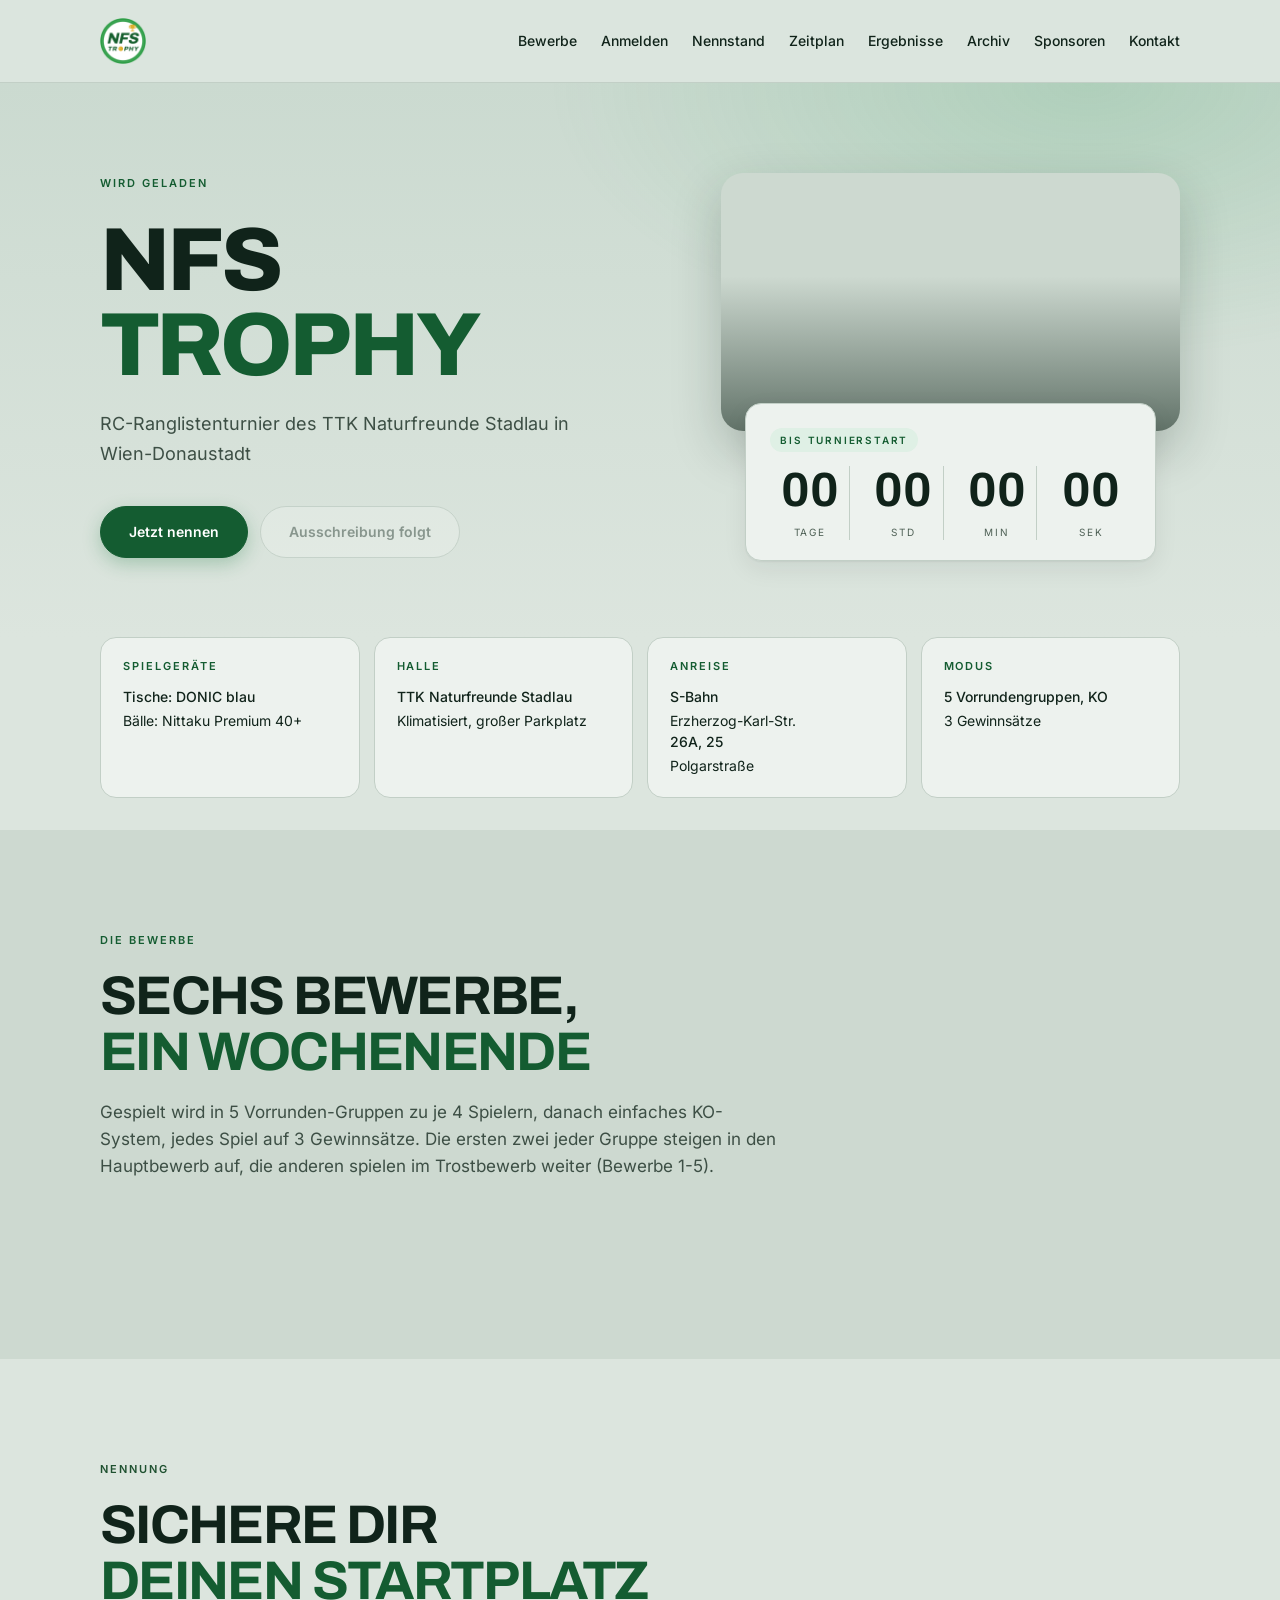
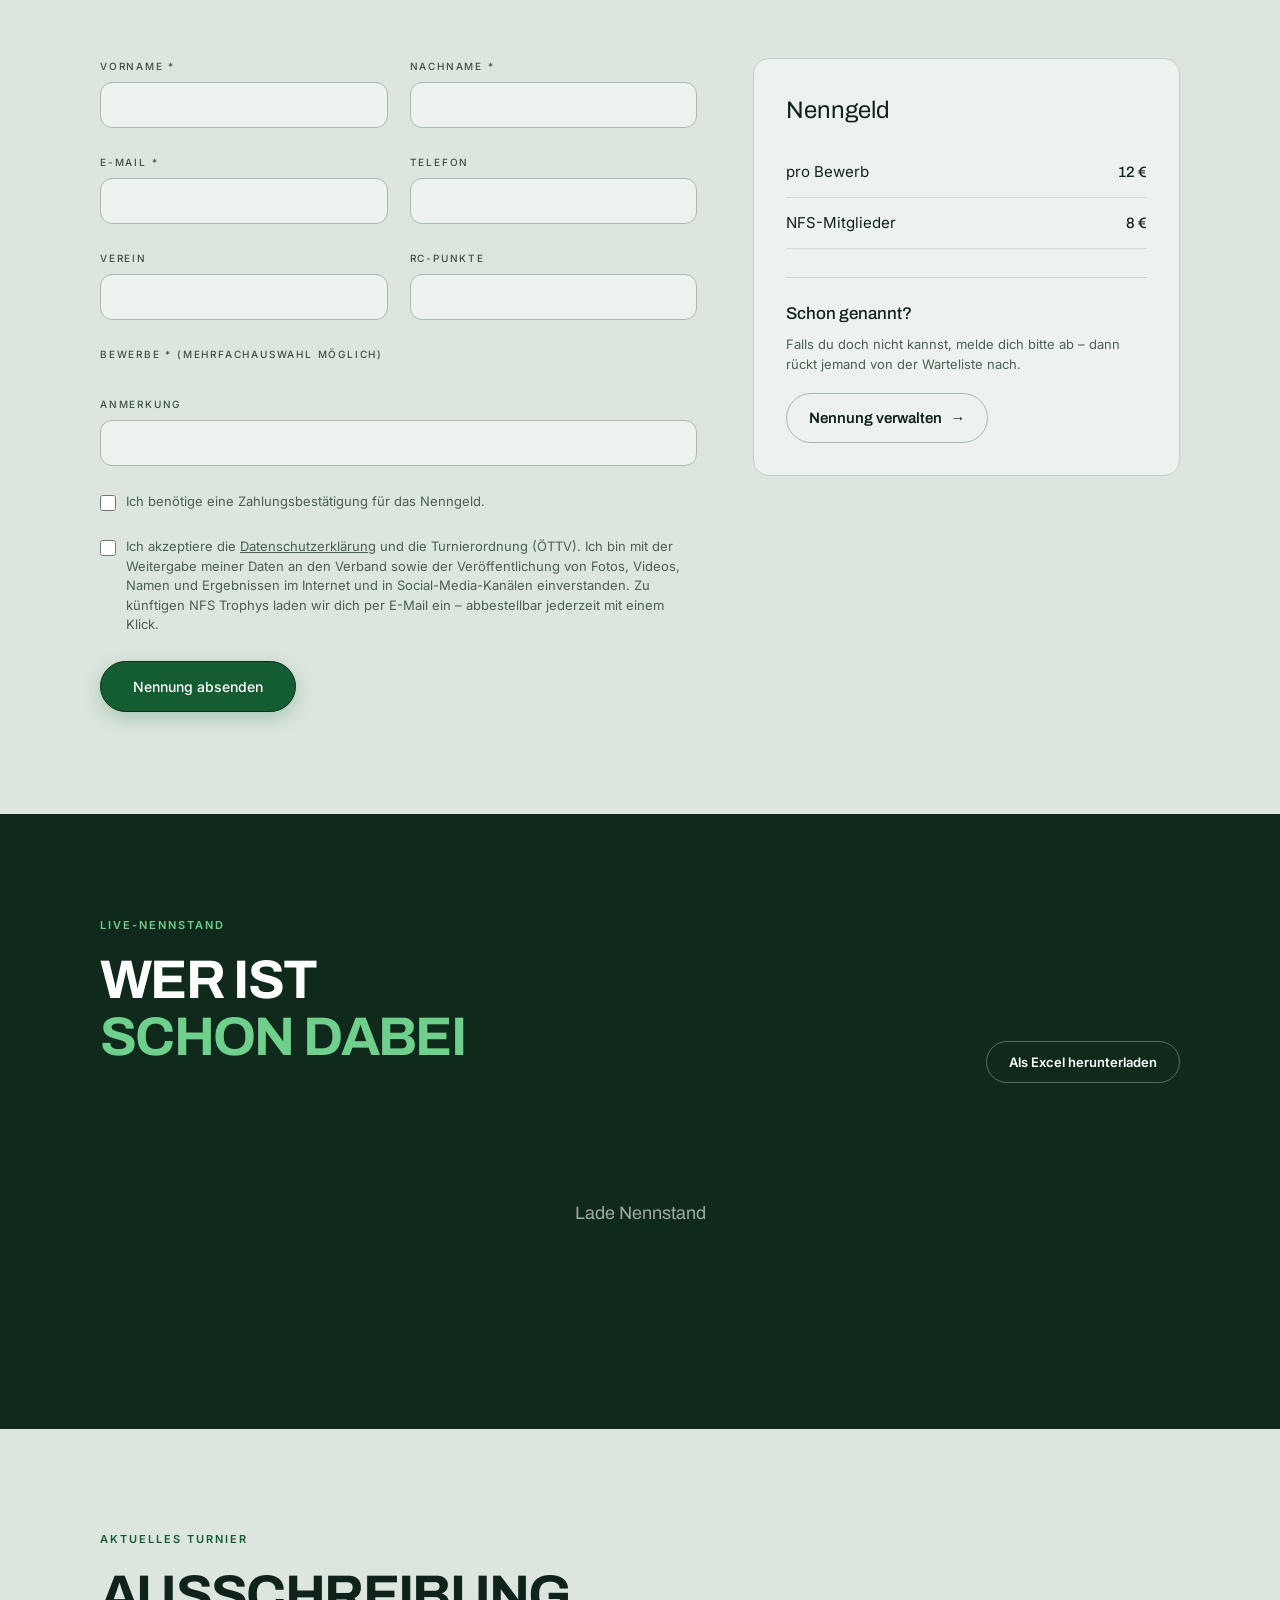
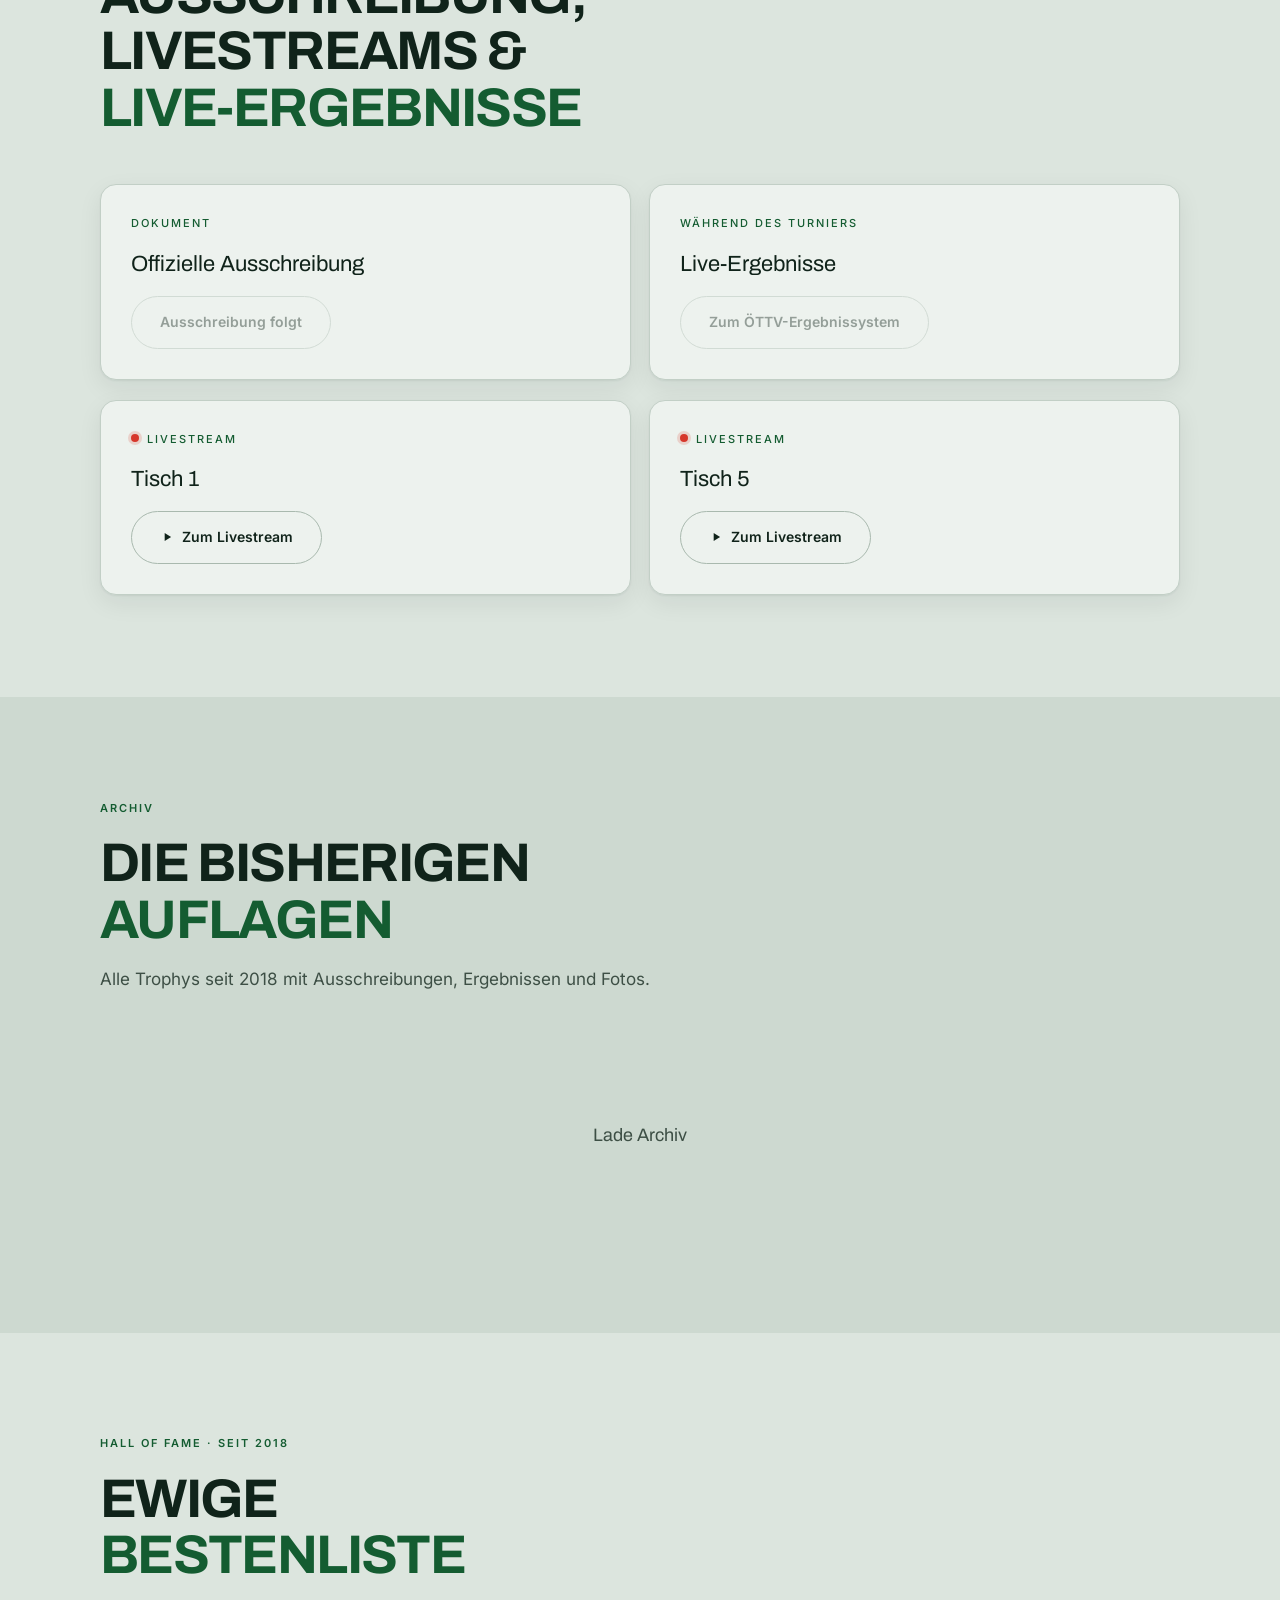
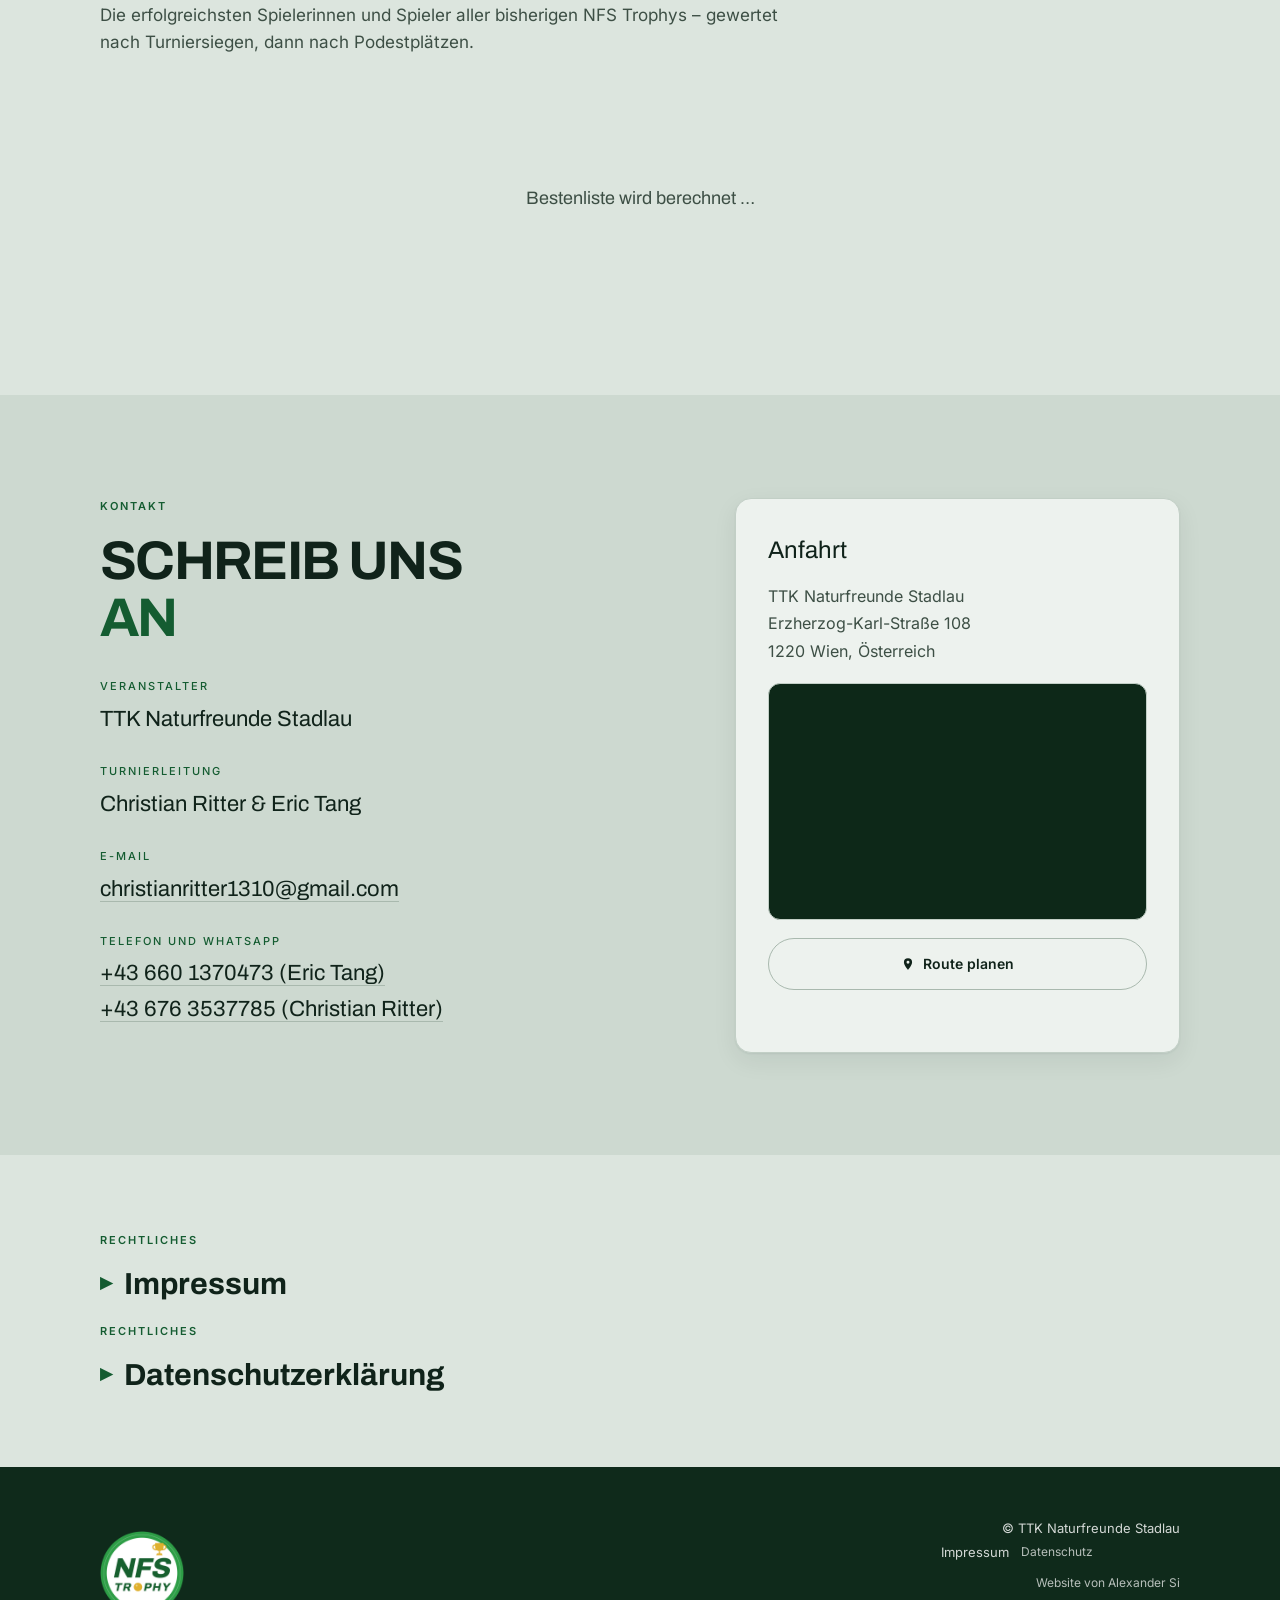
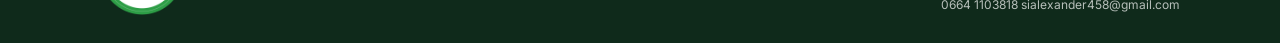
==== commit f1dbdb66: "Neues Logo A2, „Nennung verwalten“ als Knopf, Handy-Feinschliff - Logo: flache Version des alten Log" ====
--- a/public/index.html
+++ b/public/index.html
@@ -70,7 +70,7 @@
         <div class="wrap hero-grid">
             <div class="fade">
                 <div class="eyebrow mono" id="heroDate">Wird geladen</div>
-                <h1 class="title" id="heroTitle">NFS<br><em>Trophy</em></h1>
+                <h1 class="title" id="heroTitle"><span class="t-part">NFS</span><br class="t-br"> <em class="t-part">Trophy</em></h1>
                 <p class="tagline" id="heroTagline">RC-Ranglistenturnier des TTK Naturfreunde Stadlau in Wien-Donaustadt
                 </p>
                 <div class="actions">
@@ -223,7 +223,7 @@
                     <div class="side-manage">
                         <h4>Schon genannt?</h4>
                         <p>Falls du doch nicht kannst, melde dich bitte ab – dann rückt jemand von der Warteliste nach.</p>
-                        <a href="/abmelden">Nennung verwalten <span aria-hidden="true">→</span></a>
+                        <a href="/abmelden" class="btn manage-btn">Nennung verwalten <span aria-hidden="true">→</span></a>
                     </div>
                 </aside>
             </div>
@@ -589,7 +589,6 @@
     </footer>
 
     <!-- Handy: schwebender Nenn-Knopf (nur bei offener Anmeldung, per JS) -->
-    <a href="#anmelden" class="mobile-cta" id="mobileCta" hidden>Jetzt nennen</a>
 
     <!-- Toast Container -->
     <div id="toastContainer" class="toast-container"></div>
--- a/styles/style.css
+++ b/styles/style.css
@@ -1735,42 +1735,6 @@
         padding: 12px 0;
     }
 
-    /* Schwebender Nenn-Knopf */
-    .mobile-cta {
-        position: fixed;
-        left: 16px;
-        right: 16px;
-        bottom: calc(14px + env(safe-area-inset-bottom));
-        z-index: 60;
-        display: block;
-        padding: 16px;
-        text-align: center;
-        font-family: 'Archivo', sans-serif;
-        font-weight: 700;
-        font-size: 16px;
-        letter-spacing: .02em;
-        text-decoration: none;
-        color: var(--green-deep);
-        background: var(--green-neon);
-        border-radius: 10px;
-        box-shadow: 0 10px 30px rgba(0, 0, 0, .45);
-    }
-
-    .mobile-cta[hidden] {
-        display: none;
-    }
-
-    /* Platz, damit der schwebende Knopf nichts verdeckt */
-    footer {
-        padding-bottom: 90px;
-    }
-}
-
-/* Schwebender Knopf nur am Handy */
-@media (min-width: 761px) and (pointer: fine), (min-width: 1101px) {
-    .mobile-cta {
-        display: none !important;
-    }
 }
 
 /* =========================================
@@ -3550,3 +3514,80 @@
         grid-row: auto;
     }
 }
+
+/* Handy: Titel in einer Zeile, wenn Platz (Schrift wächst mit der Breite) */
+.t-part {
+    white-space: nowrap;
+}
+
+@media (max-width: 760px), (pointer: coarse) and (max-width: 1100px) {
+    h1.title {
+        font-size: clamp(30px, 11.2vw, 66px) !important;
+    }
+
+    h1.title .t-br {
+        display: none;
+    }
+}
+
+/* Große Handys / Querformat: Nenngeld und „Schon genannt?“ nebeneinander (Desktop unverändert) */
+@media (min-width: 600px) and (max-width: 760px), (pointer: coarse) and (min-width: 600px) and (max-width: 1100px) {
+    aside.side {
+        display: grid;
+        grid-template-columns: minmax(0, 1fr) minmax(0, 1fr);
+        column-gap: 28px;
+        align-items: start;
+    }
+
+    aside.side>* {
+        grid-column: 1;
+    }
+
+    aside.side .side-manage {
+        grid-column: 2;
+        grid-row: 1 / span 10;
+        margin-top: 0 !important;
+        padding-top: 0 !important;
+        border-top: none !important;
+        padding-left: 28px;
+        padding-right: 0;
+        border-left: 1px solid var(--hair);
+        align-self: stretch;
+    }
+}
+
+/* „Nennung verwalten“ als Knopf */
+aside.side .side-manage a.manage-btn {
+    display: inline-flex;
+    align-items: center;
+    gap: 8px;
+    margin-top: 6px;
+    padding: 12px 22px !important;
+    border: 1px solid var(--hair-strong) !important;
+    border-radius: 999px;
+    background: var(--card);
+    color: var(--ink);
+    font-size: 15px;
+    font-weight: 600;
+    text-decoration: none !important;
+}
+
+aside.side .side-manage a.manage-btn::before,
+aside.side .side-manage a.manage-btn::after {
+    content: none !important;
+}
+
+aside.side .side-manage a.manage-btn:hover {
+    background: var(--ink);
+    border-color: var(--ink) !important;
+    color: #fff;
+}
+
+/* Große Handys / Querformat: Anfahrt neben dem Kontakt */
+@media (min-width: 600px) and (max-width: 760px), (pointer: coarse) and (min-width: 600px) and (max-width: 1100px) {
+    .contact-grid {
+        grid-template-columns: minmax(0, 1fr) minmax(0, 1fr) !important;
+        gap: 28px !important;
+        align-items: start;
+    }
+}
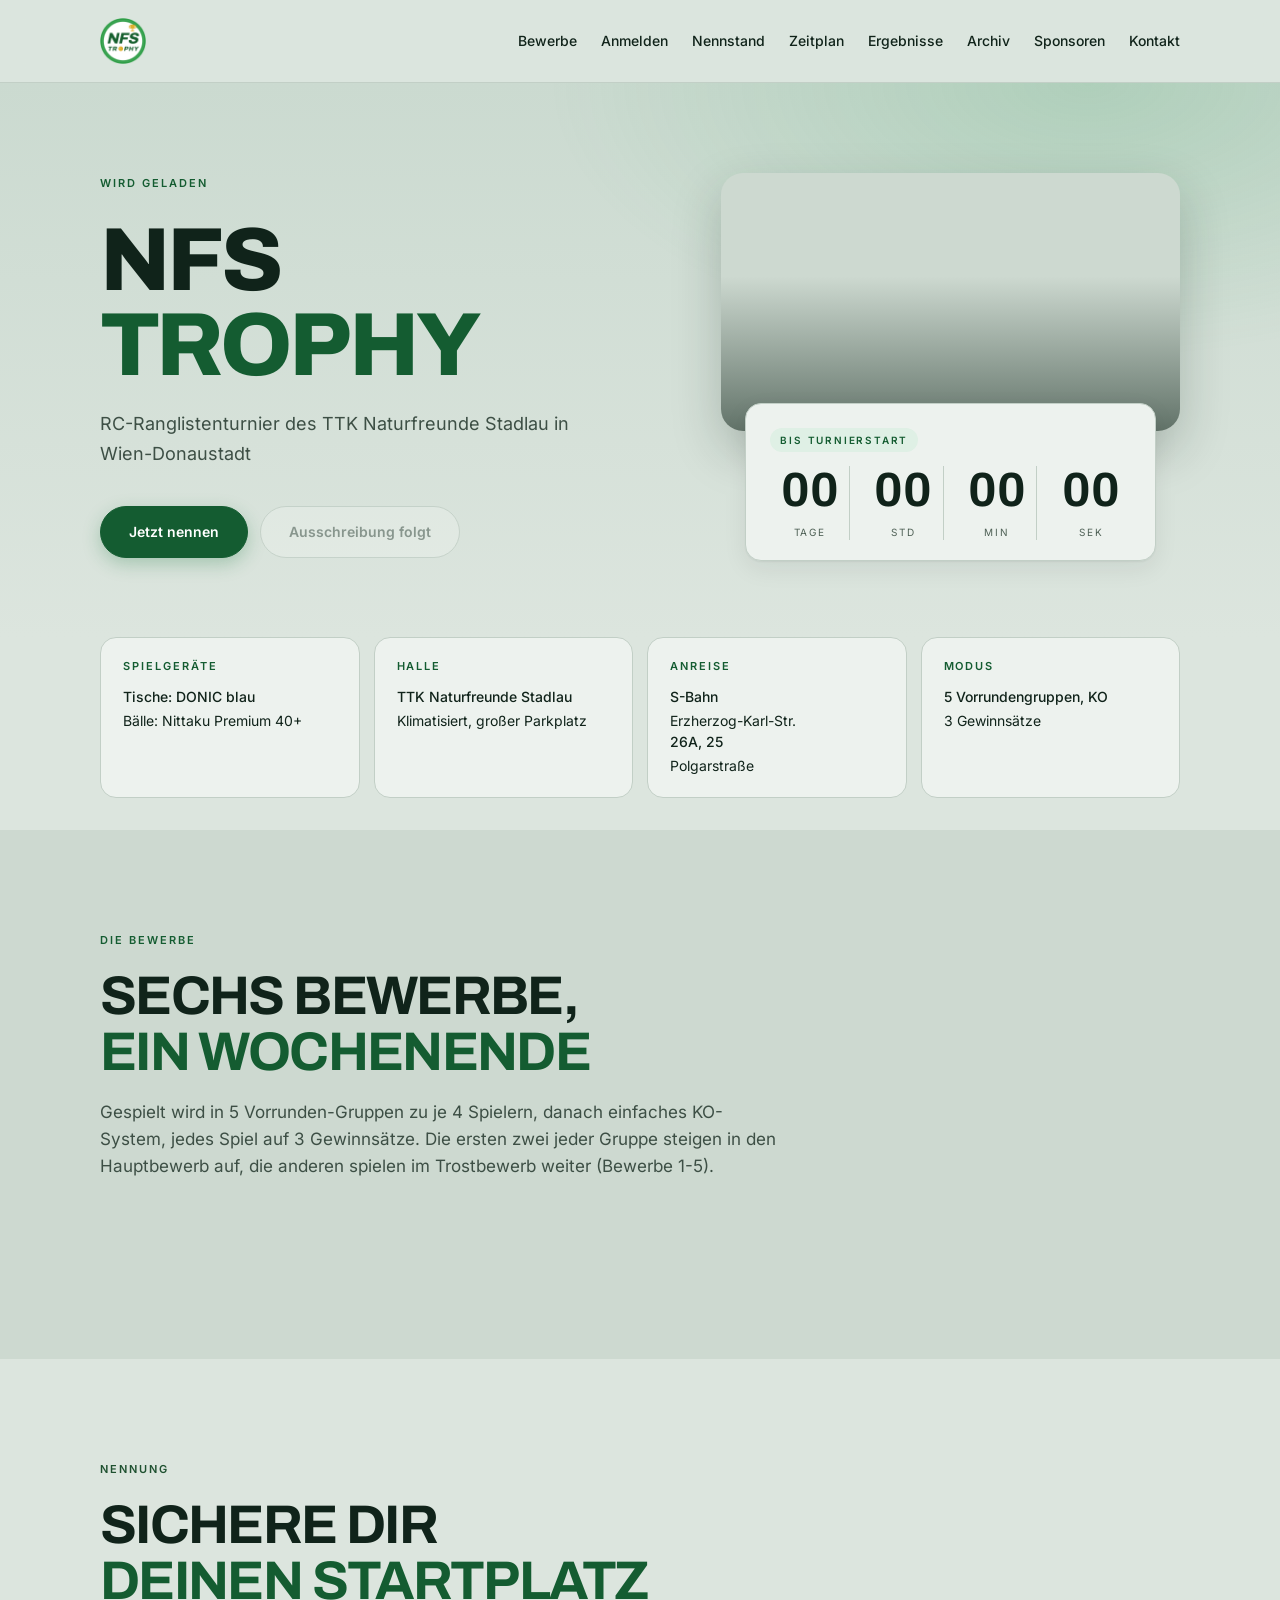
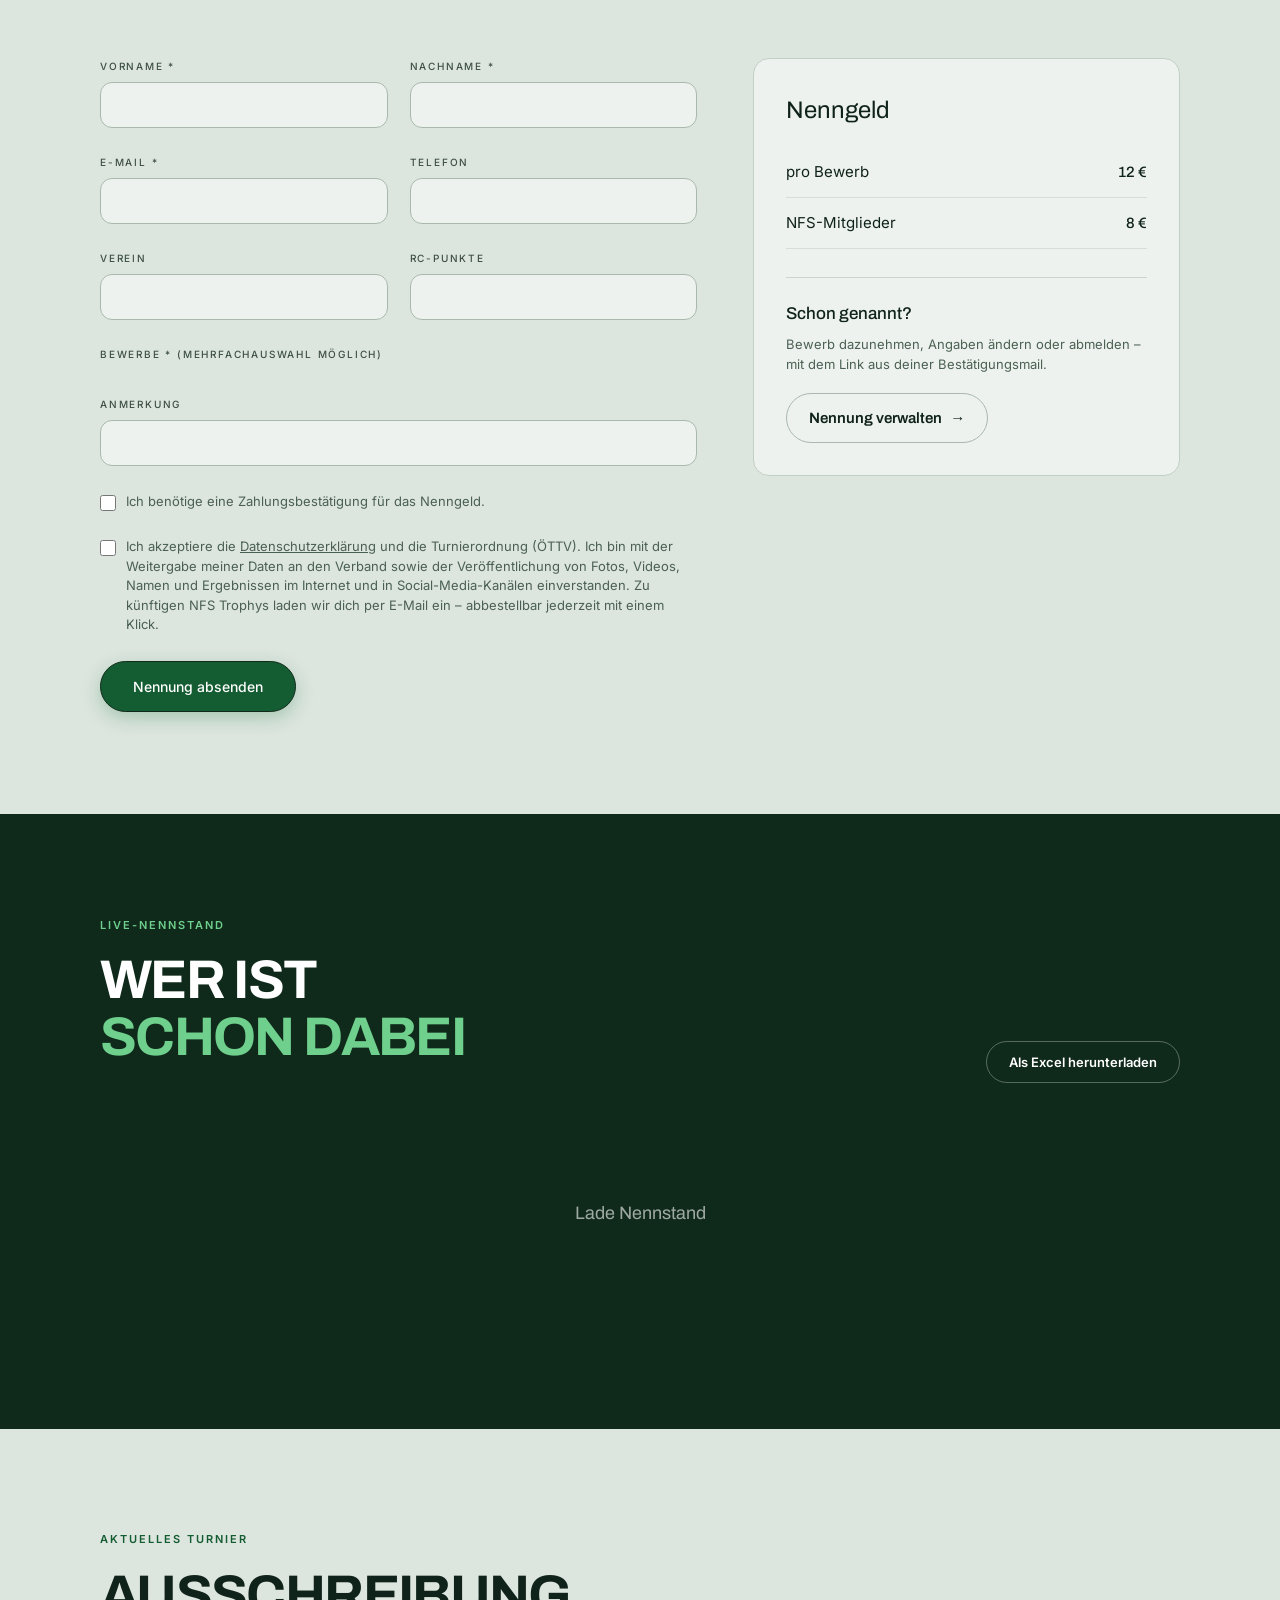
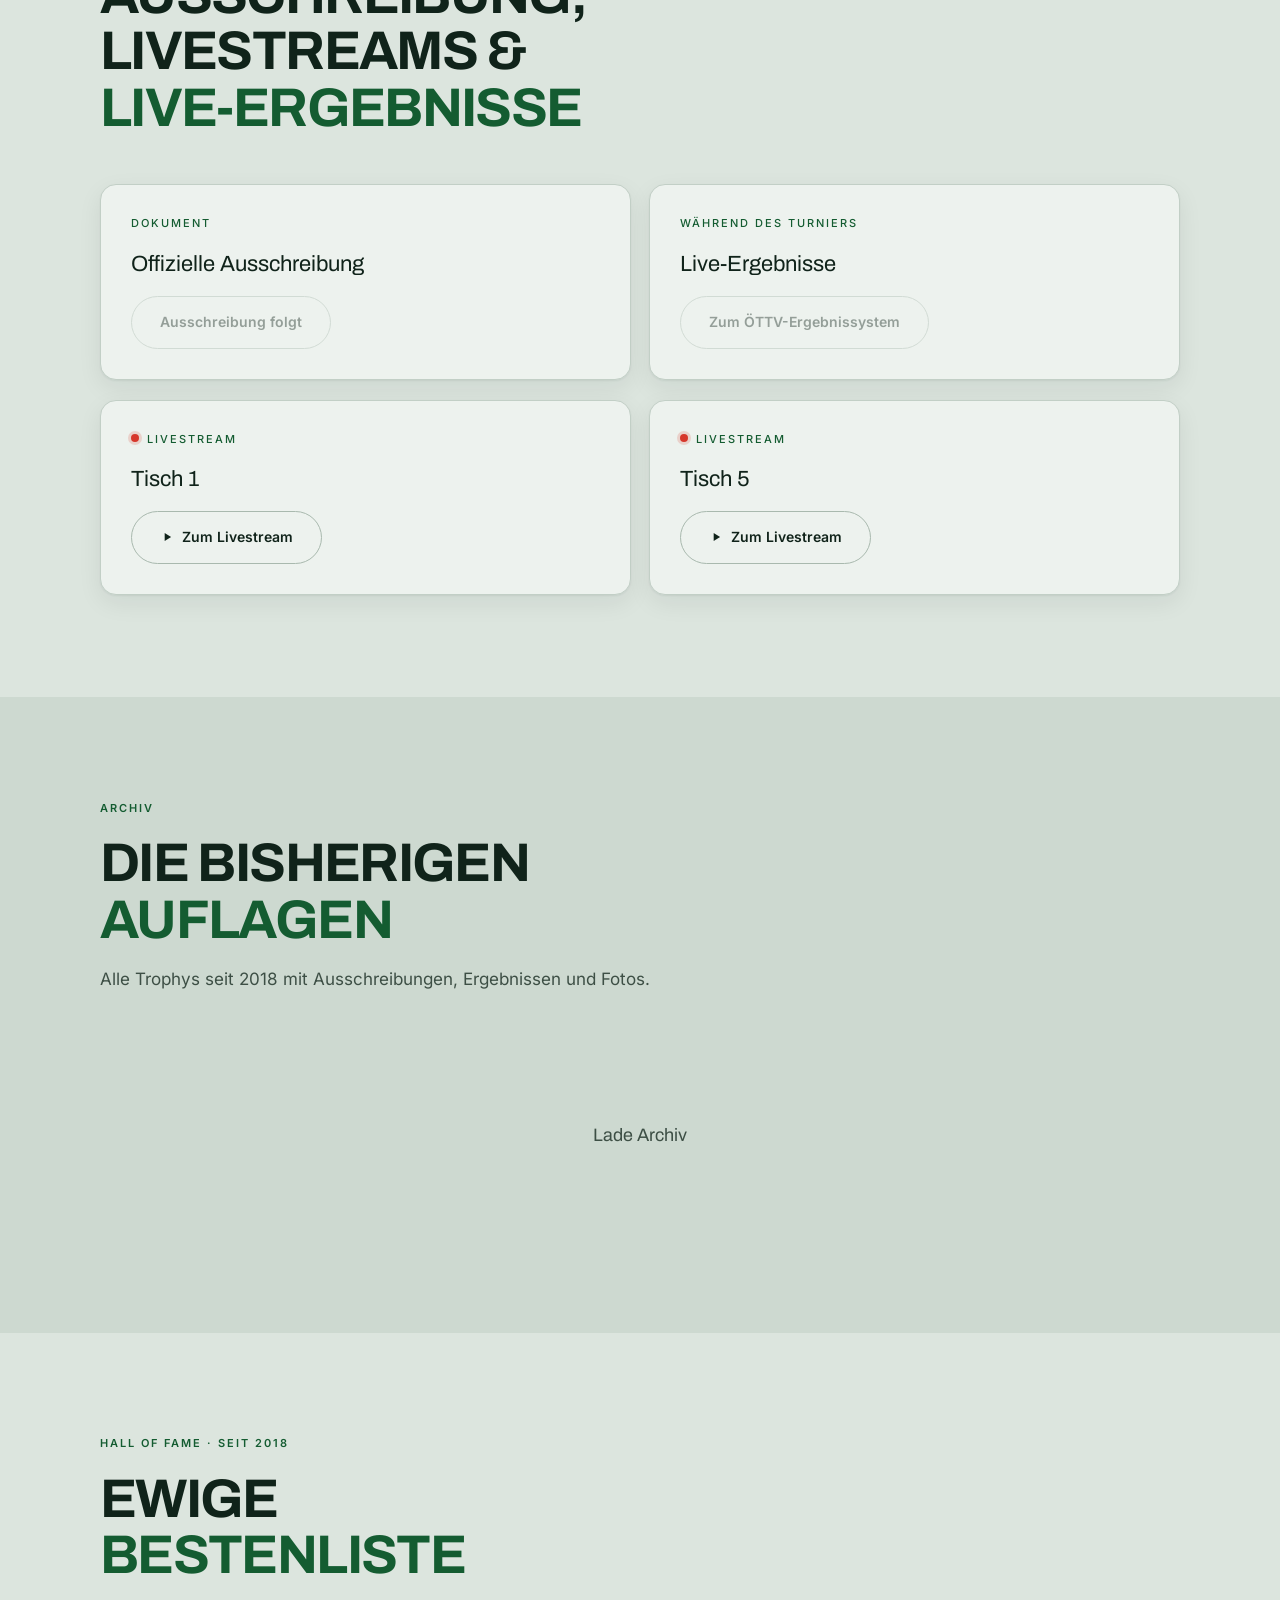
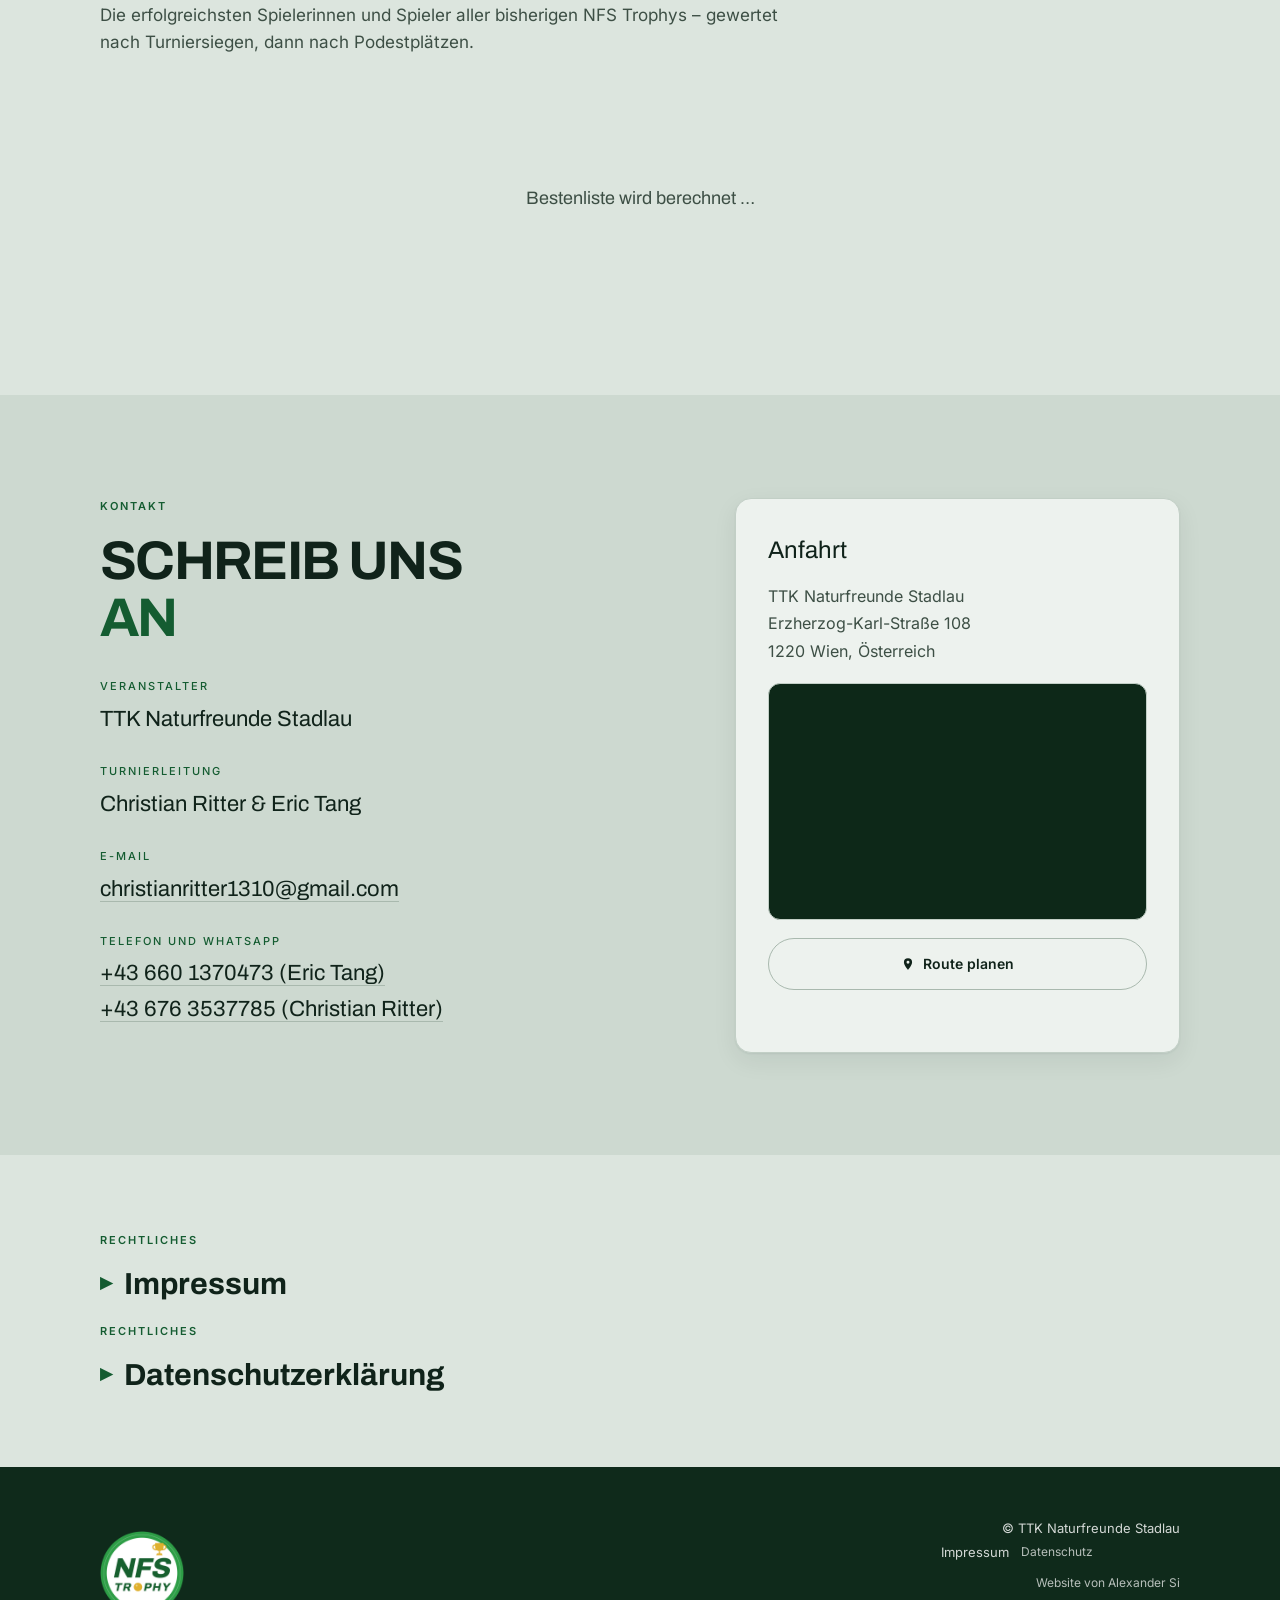
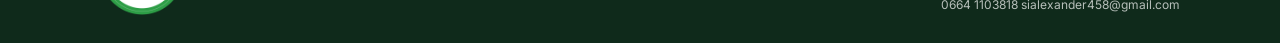
==== commit 45e9a104: "Website-Texte ohne HTML + Live-Vorschau, sicheres Setup-Speichern, Nennung selbst ändern - Admin: We" ====
--- a/public/index.html
+++ b/public/index.html
@@ -222,7 +222,7 @@
                     <p class="small" id="capNote"></p>
                     <div class="side-manage">
                         <h4>Schon genannt?</h4>
-                        <p>Falls du doch nicht kannst, melde dich bitte ab – dann rückt jemand von der Warteliste nach.</p>
+                        <p>Bewerb dazunehmen, Angaben ändern oder abmelden – mit dem Link aus deiner Bestätigungsmail.</p>
                         <a href="/abmelden" class="btn manage-btn">Nennung verwalten <span aria-hidden="true">→</span></a>
                     </div>
                 </aside>
--- a/styles/style.css
+++ b/styles/style.css
@@ -2264,6 +2264,37 @@
     color: #8a5a00;
 }
 
+/* Nennung verwalten: mehrere Karten untereinander */
+.manage-stack {
+    display: flex;
+    flex-direction: column;
+    gap: 18px;
+}
+
+.manage-stack[hidden] {
+    display: none;
+}
+
+.manage-h {
+    font-size: 17px;
+    font-weight: 600;
+    margin-top: 4px;
+}
+
+.manage-bewerb .meta {
+    font-size: 13px;
+    color: var(--ink-2);
+}
+
+.manage-bewerb.disabled {
+    opacity: .55;
+    cursor: not-allowed;
+}
+
+.manage-form .manage-buttons {
+    margin-top: 4px;
+}
+
 /* ---------- Sponsoren ---------- */
 .partner-logo img {
     display: block;
